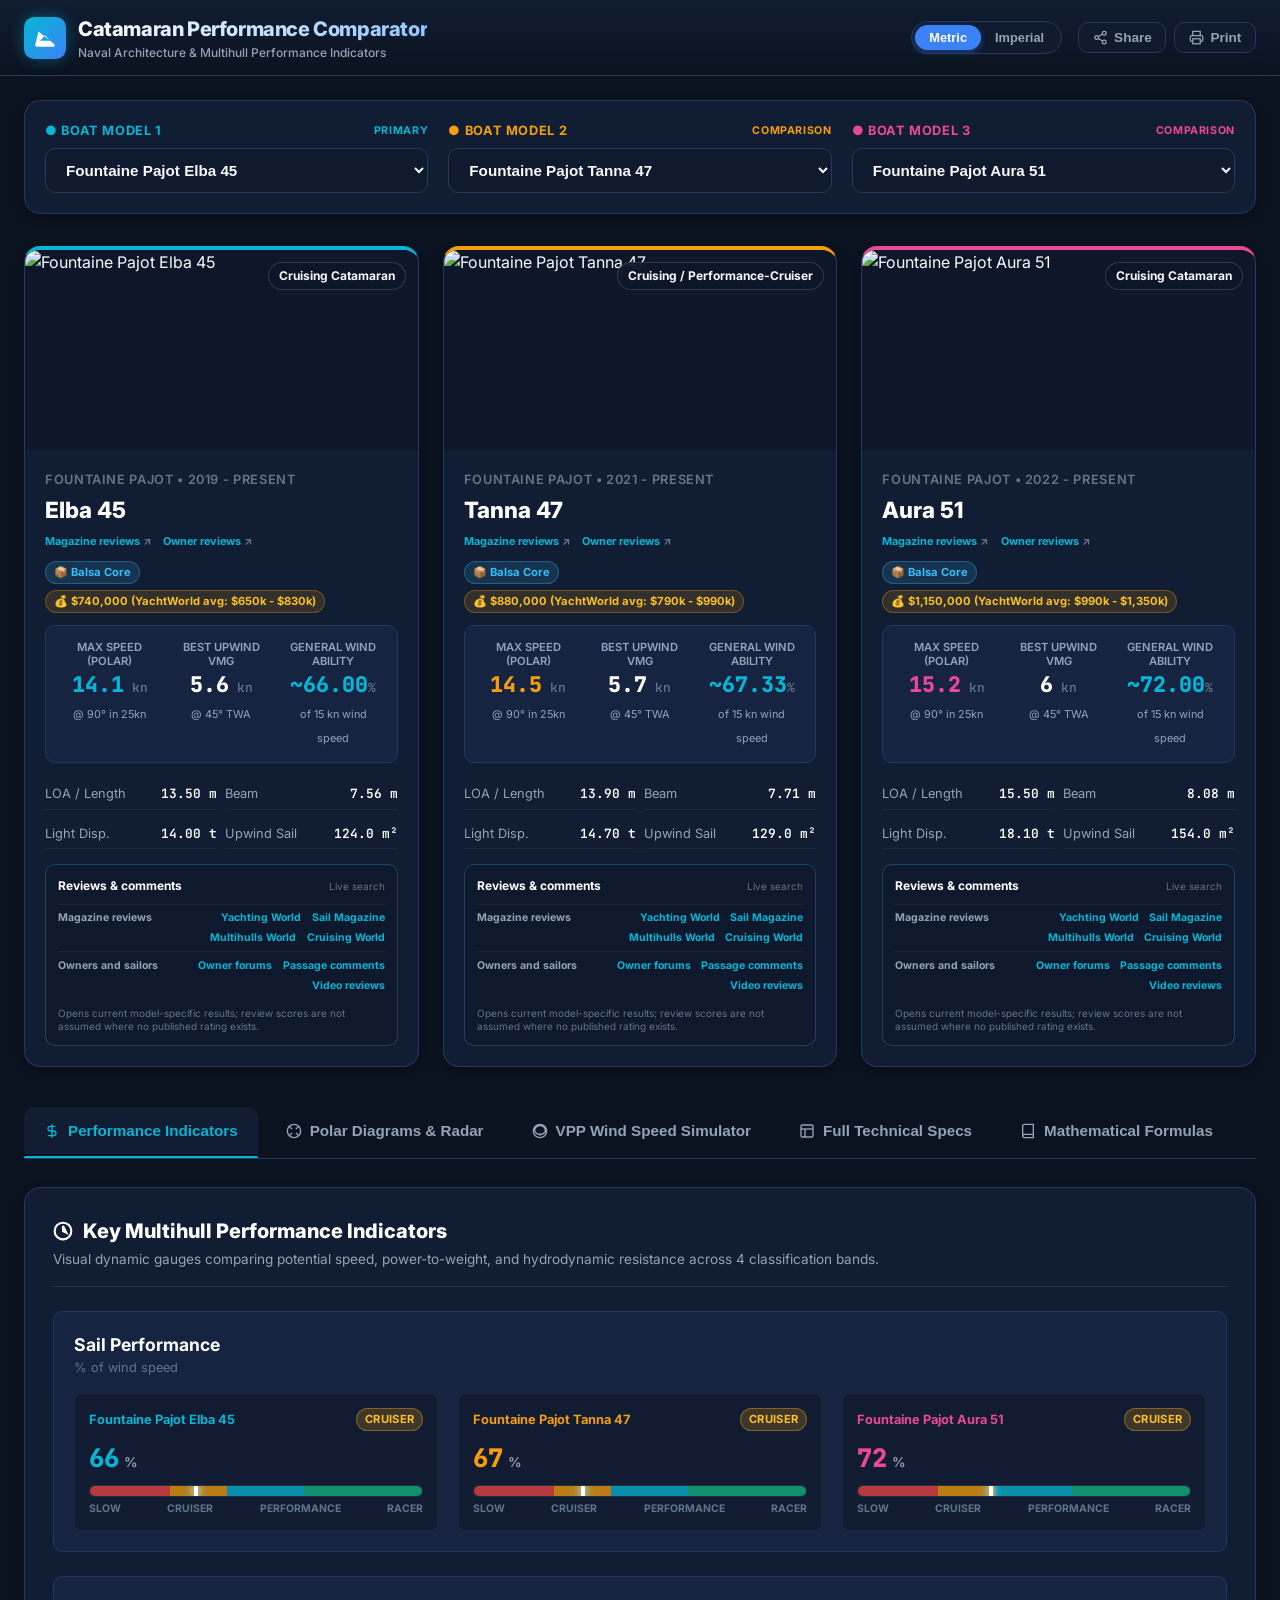
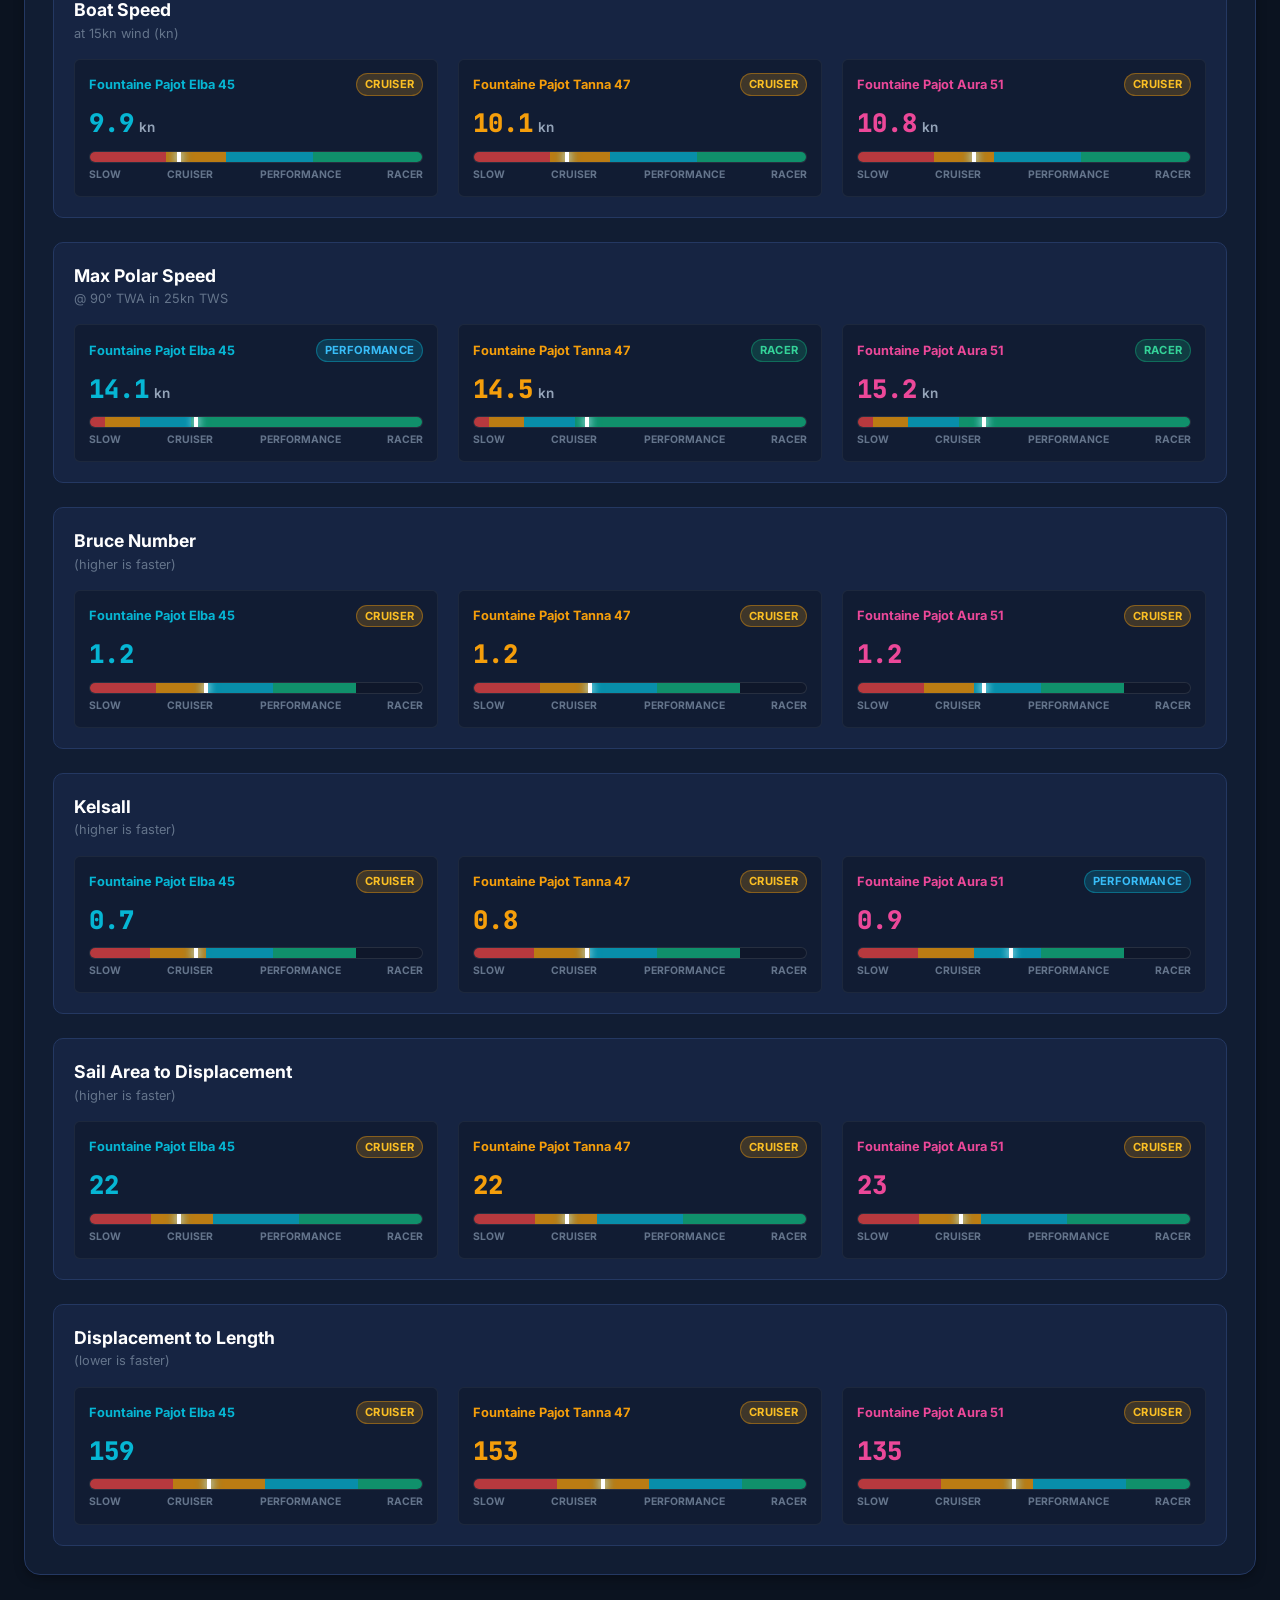
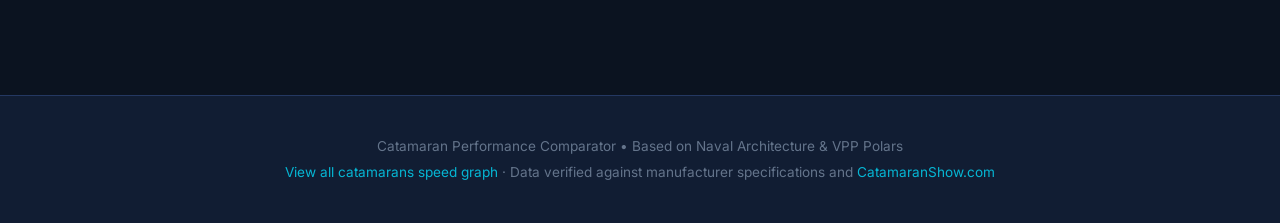
==== index.html @ 212117ac "Add model reviews section with links to magazine and owner comments" ====
<!DOCTYPE html>
<html lang="en">
<head>
  <meta charset="UTF-8">
  <meta name="viewport" content="width=device-width, initial-scale=1.0">
  <title>Compare Catamarans | Performance, Polars & Technical Specifications</title>
  <meta name="description" content="Side-by-side performance comparison of 3 cruising and performance catamarans based on Bruce Number, Kelsall Index, SA/D, D/L, and VPP Polars.">
  
  <!-- Fonts -->
  <link rel="preconnect" href="https://fonts.googleapis.com">
  <link rel="preconnect" href="https://fonts.gstatic.com" crossorigin>
  <link href="https://fonts.googleapis.com/css2?family=Inter:wght@400;500;600;700;800;900&family=JetBrains+Mono:wght@500;700;800&display=swap" rel="stylesheet">
  
  <link rel="stylesheet" href="styles.css?v=2026-09-15-4">
</head>
<body>

  <!-- Header -->
  <header class="header">
    <div class="header-container">
      <div class="logo-area">
        <div class="logo-icon">
          <svg viewBox="0 0 24 24">
            <path d="M3 18l3-12 15 12H3zm13.5-3.5L12 9.5l-4.5 5h9zM4 20h16a1 1 0 000-2H4a1 1 0 000 2z"/>
          </svg>
        </div>
        <div class="logo-title">
          <h1>Catamaran Performance Comparator</h1>
          <p>Naval Architecture & Multihull Performance Indicators</p>
        </div>
      </div>

      <div class="header-controls">
        <div class="unit-toggle-group">
          <button id="unitMetricBtn" class="unit-btn active" title="Show measurements in meters, kg, liters">Metric</button>
          <button id="unitImperialBtn" class="unit-btn" title="Show measurements in feet, lbs, US gal">Imperial</button>
        </div>

        <div class="header-actions">
          <button id="btnShare" class="btn-icon" title="Copy link with selected boats">
            <svg width="15" height="15" viewBox="0 0 24 24" fill="none" stroke="currentColor" stroke-width="2">
              <circle cx="18" cy="5" r="3"></circle>
              <circle cx="6" cy="12" r="3"></circle>
              <circle cx="18" cy="19" r="3"></circle>
              <line x1="8.59" y1="13.51" x2="15.42" y2="17.49"></line>
              <line x1="15.41" y1="6.51" x2="8.59" y2="10.49"></line>
            </svg>
            <span>Share</span>
          </button>
          <button id="btnPrint" class="btn-icon" title="Print comparison report">
            <svg width="15" height="15" viewBox="0 0 24 24" fill="none" stroke="currentColor" stroke-width="2">
              <polyline points="6 9 6 2 18 2 18 9"></polyline>
              <path d="M6 18H4a2 2 0 0 1-2-2v-5a2 2 0 0 1 2-2h16a2 2 0 0 1 2 2v5a2 2 0 0 1-2 2h-2"></path>
              <rect x="6" y="14" width="12" height="8"></rect>
            </svg>
            <span>Print</span>
          </button>
        </div>
      </div>
    </div>
  </header>

  <main class="main-wrapper">

    <!-- 3-Boat Selector Bar -->
    <section class="selector-bar">
      <div class="selector-grid">
        <div class="selector-col boat1">
          <div class="selector-label boat1">
            <span>● Boat Model 1</span>
            <small>Primary</small>
          </div>
          <select id="boatSelect1" class="boat-select-dropdown" aria-label="Select Boat 1"></select>
        </div>

        <div class="selector-col boat2">
          <div class="selector-label boat2">
            <span>● Boat Model 2</span>
            <small>Comparison</small>
          </div>
          <select id="boatSelect2" class="boat-select-dropdown" aria-label="Select Boat 2"></select>
        </div>

        <div class="selector-col boat3">
          <div class="selector-label boat3">
            <span>● Boat Model 3</span>
            <small>Comparison</small>
          </div>
          <select id="boatSelect3" class="boat-select-dropdown" aria-label="Select Boat 3"></select>
        </div>
      </div>
    </section>

    <!-- Top 3 Hero Cards -->
    <section class="hero-cards-grid" id="heroCardsContainer"></section>

    <!-- Navigation Tabs -->
    <nav class="tabs-nav">
      <button class="tab-nav-btn active" data-tab="tabIndicators">
        <svg width="16" height="16" viewBox="0 0 24 24" fill="none" stroke="currentColor" stroke-width="2">
          <path d="M12 2v20M17 5H9.5a3.5 3.5 0 0 0 0 7h5a3.5 3.5 0 0 1 0 7H6"/>
        </svg>
        Performance Indicators
      </button>

      <button class="tab-nav-btn" data-tab="tabPolars">
        <svg width="16" height="16" viewBox="0 0 24 24" fill="none" stroke="currentColor" stroke-width="2">
          <circle cx="12" cy="12" r="10"></circle>
          <path d="m4.93 4.93 4.24 4.24M14.83 14.83l4.24 4.24M14.83 9.17l4.24-4.24M4.93 19.07l4.24-4.24"/>
        </svg>
        Polar Diagrams & Radar
      </button>

      <button class="tab-nav-btn" data-tab="tabSimulator">
        <svg width="16" height="16" viewBox="0 0 24 24" fill="none" stroke="currentColor" stroke-width="2">
          <path d="M12 2a10 10 0 1 0 10 10A10 10 0 0 0 12 2zm1 14.93V17a1 1 0 0 1-2 0v-.07A8 8 0 0 1 4.07 11H5a1 1 0 0 1 0-2h-.93A8 8 0 0 1 11 4.07V5a1 1 0 0 1 2 0v-.93A8 8 0 0 1 19.93 11H19a1 1 0 0 1 0 2h.93A8 8 0 0 1 13 16.93z"/>
        </svg>
        VPP Wind Speed Simulator
      </button>

      <button class="tab-nav-btn" data-tab="tabSpecs">
        <svg width="16" height="16" viewBox="0 0 24 24" fill="none" stroke="currentColor" stroke-width="2">
          <rect x="3" y="3" width="18" height="18" rx="2" ry="2"></rect>
          <line x1="3" y1="9" x2="21" y2="9"></line>
          <line x1="9" y1="21" x2="9" y2="9"></line>
        </svg>
        Full Technical Specs
      </button>

      <button class="tab-nav-btn" data-tab="tabMath">
        <svg width="16" height="16" viewBox="0 0 24 24" fill="none" stroke="currentColor" stroke-width="2">
          <path d="M4 19.5A2.5 2.5 0 0 1 6.5 17H20"></path>
          <path d="M6.5 2H20v20H6.5A2.5 2.5 0 0 1 4 19.5v-15A2.5 2.5 0 0 1 6.5 2z"></path>
        </svg>
        Mathematical Formulas
      </button>

      <a class="tab-nav-btn" href="all-catamarans.html" title="View the speed graph for all catamarans">
        <svg width="16" height="16" viewBox="0 0 24 24" fill="none" stroke="currentColor" stroke-width="2">
          <path d="M3 20h18"></path>
          <path d="M6 17V9"></path>
          <path d="M12 17V5"></path>
          <path d="M18 17v-6"></path>
        </svg>
        All Cats Speed
      </a>
    </nav>

    <!-- Tab 1: Performance Indicators -->
    <div id="tabIndicators" class="tab-pane active">
      <div class="section-card">
        <div class="section-title-wrap">
          <div>
            <h2 class="section-title">
              <svg width="20" height="20" viewBox="0 0 24 24" fill="none" stroke="currentColor" stroke-width="2.5">
                <circle cx="12" cy="12" r="10"></circle>
                <polygon points="12 6 12 12 16 14"></polygon>
              </svg>
              Key Multihull Performance Indicators
            </h2>
            <p class="section-subtitle">Visual dynamic gauges comparing potential speed, power-to-weight, and hydrodynamic resistance across 4 classification bands.</p>
          </div>
        </div>

        <div class="performance-indicators-container" id="indicatorsContainer"></div>
      </div>
    </div>

    <!-- Tab 2: Polar Diagrams & Radar -->
    <div id="tabPolars" class="tab-pane">
      <div class="section-card">
        <div class="section-title-wrap">
          <div>
            <h2 class="section-title">
              <svg width="20" height="20" viewBox="0 0 24 24" fill="none" stroke="currentColor" stroke-width="2.5">
                <circle cx="12" cy="12" r="10"></circle>
                <line x1="12" y1="2" x2="12" y2="12"></line>
              </svg>
              Polar Performance Curves & Multi-Factor Radar
            </h2>
            <p class="section-subtitle">Comparative theoretical boat speeds across true wind angles (35° to 180°) and multi-dimensional design analysis.</p>
          </div>
        </div>

        <div class="chart-view-grid">
          <!-- Polar Curve Canvas Box -->
          <div class="chart-canvas-box">
            <div class="polar-controls-bar">
              <div class="chart-legend" id="polarLegendContainer">
                <div class="legend-item" tabindex="0" role="button" aria-label="Toggle Boat 1 polar visibility"><span class="legend-dot boat1"></span><span id="polarLegendText1">Boat 1</span></div>
                <div class="legend-item" tabindex="0" role="button" aria-label="Toggle Boat 2 polar visibility"><span class="legend-dot boat2"></span><span id="polarLegendText2">Boat 2</span></div>
                <div class="legend-item" tabindex="0" role="button" aria-label="Toggle Boat 3 polar visibility"><span class="legend-dot boat3"></span><span id="polarLegendText3">Boat 3</span></div>
              </div>

              <div class="boat-toggle-row" aria-label="Boat visibility controls">
                <button type="button" class="boat-toggle-btn active" data-boat-toggle="0"><span class="legend-dot boat1"></span>Boat 1</button>
                <button type="button" class="boat-toggle-btn active" data-boat-toggle="1"><span class="legend-dot boat2"></span>Boat 2</button>
                <button type="button" class="boat-toggle-btn active" data-boat-toggle="2"><span class="legend-dot boat3"></span>Boat 3</button>
              </div>

              <div class="zoom-controls-group">
                <button type="button" class="zoom-btn" id="polarZoomInBtn" title="Zoom In Polars (finer speed rings)">🔍 +</button>
                <button type="button" class="zoom-btn" id="polarZoomOutBtn" title="Zoom Out Polars (higher max speed)">🔍 −</button>
                <button type="button" class="zoom-btn" id="polarZoomResetBtn" title="Reset Zoom">Reset</button>
              </div>

              <div class="tws-pills" id="twsPillsContainer">
                <button type="button" class="tws-pill" data-tws="8">8 kn</button>
                <button type="button" class="tws-pill" data-tws="12">12 kn</button>
                <button type="button" class="tws-pill active" data-tws="16">16 kn</button>
                <button type="button" class="tws-pill" data-tws="20">20 kn</button>
                <button type="button" class="tws-pill" data-tws="25">25 kn</button>
                <button type="button" class="tws-pill" data-tws="all">All TWS</button>
              </div>

              <button type="button" class="sails-toggle-btn is-hidden" id="sailsToggleBtn" title="Show sail plan options for the single selected boat">⛵ Sails</button>
            </div>

            <div class="sail-options-panel is-hidden" id="sailOptionsPanel">
              <div class="sail-options-header">
                <span>Sail Plans (select one or more to compare on this boat)</span>
                <label class="sail-option-chip sail-option-all">
                  <input type="checkbox" id="sailPlanAllToggle" />
                  All Sails
                </label>
              </div>
              <div class="sail-options-grid" id="sailPlanOptionsContainer"></div>
            </div>

            <canvas id="polarCanvas" class="chart-canvas"></canvas>
          </div>

          <!-- Radar Matrix Canvas Box -->
          <div class="chart-canvas-box">
            <div class="polar-controls-bar">
              <div class="radar-header-title">
                Design Balance Radar Matrix (0–10 Scale)
              </div>
              <div class="zoom-controls-group">
                <button type="button" class="zoom-btn" id="radarZoomInBtn" title="Zoom In Radar">🔍 +</button>
                <button type="button" class="zoom-btn" id="radarZoomOutBtn" title="Zoom Out Radar">🔍 −</button>
                <button type="button" class="zoom-btn" id="radarZoomResetBtn" title="Reset Radar Zoom">Reset</button>
              </div>
            </div>
            <canvas id="radarCanvas" class="chart-canvas"></canvas>
          </div>
        </div>

        <!-- Polar Speed Tables -->
        <div class="polar-tables-section" id="polarTablesContainer"></div>
      </div>
    </div>

    <!-- Tab 3: VPP Real-Time Simulator -->
    <div id="tabSimulator" class="tab-pane">
      <div class="section-card">
        <div class="section-title-wrap">
          <div>
            <h2 class="section-title">
              <svg width="20" height="20" viewBox="0 0 24 24" fill="none" stroke="currentColor" stroke-width="2.5">
                <polygon points="13 2 3 14 12 14 11 22 21 10 12 10 13 2"></polygon>
              </svg>
              Velocity Prediction Program (VPP) & Sail Reefing Simulator
            </h2>
            <p class="section-subtitle">Dynamically adjust True Wind Speed (up to 85+ knots), True Wind Angle, Mainsail Reefs, Headsails & Furling to predict boat speed, leeway drift & apparent wind.</p>
          </div>
        </div>

        <!-- Simulator Grid Layout: Controls on Left, Visualizer & Results on Right -->
        <div class="vpp-layout-grid">
          <div class="vpp-controls-panel">

            <!-- VPP Model Selection -->
            <div class="sim-section-box">
              <div class="sim-section-header">
                <svg width="16" height="16" viewBox="0 0 24 24" fill="none" stroke="currentColor" stroke-width="2">
                  <path d="M3 7h18M3 12h18M3 17h18"></path>
                  <circle cx="7" cy="7" r="2"></circle>
                  <circle cx="17" cy="12" r="2"></circle>
                  <circle cx="9" cy="17" r="2"></circle>
                </svg>
                <span>VPP Models</span>
              </div>
              <div class="sim-config-group">
                <label class="sim-config-label" for="vppBoatSelect1">Boat 1</label>
                <select id="vppBoatSelect1" class="sim-select-dropdown" aria-label="VPP Boat 1"></select>
              </div>
              <div class="sim-config-group">
                <label class="sim-config-label" for="vppBoatSelect2">Boat 2</label>
                <select id="vppBoatSelect2" class="sim-select-dropdown" aria-label="VPP Boat 2"></select>
              </div>
              <div class="sim-config-group">
                <label class="sim-config-label" for="vppBoatSelect3">Boat 3</label>
                <select id="vppBoatSelect3" class="sim-select-dropdown" aria-label="VPP Boat 3"></select>
              </div>
            </div>
            
            <!-- Wind Conditions Group -->
            <div class="sim-section-box">
              <div class="sim-section-header">
                <svg width="16" height="16" viewBox="0 0 24 24" fill="none" stroke="currentColor" stroke-width="2">
                  <path d="M9.59 4.59A2 2 0 1 1 11 8H2m10.59 11.41A2 2 0 1 0 14 16H2m15.73-8.27A2.5 2.5 0 1 1 19.5 12H2"/>
                </svg>
                <span>Wind Conditions (Up to 85+ Knots)</span>
              </div>

              <!-- TWS Slider (2 to 85 kn) -->
              <div class="sim-slider-group">
                <label for="simTwsInput" class="sim-slider-label">
                  <span>True Wind Speed (TWS)</span>
                  <span id="simTwsVal" class="val">16 kn Moderate</span>
                </label>
                <input type="range" id="simTwsInput" class="range-input" min="2" max="85" value="16" step="1" title="Adjust True Wind Speed in knots" aria-label="True Wind Speed in knots">
                <div class="preset-buttons-row">
                  <button type="button" class="preset-btn" data-tws="8">8 kn Light</button>
                  <button type="button" class="preset-btn active" data-tws="16">16 kn Mod</button>
                  <button type="button" class="preset-btn" data-tws="25">25 kn Strong</button>
                  <button type="button" class="preset-btn" data-tws="38">38 kn Gale</button>
                  <button type="button" class="preset-btn" data-tws="50">50 kn Storm</button>
                  <button type="button" class="preset-btn" data-tws="65">65 kn Severe</button>
                  <button type="button" class="preset-btn" data-tws="80">80 kn Hurricane</button>
                </div>
              </div>

              <!-- TWA Slider -->
              <div class="sim-slider-group">
                <label for="simTwaInput" class="sim-slider-label">
                  <span>True Wind Angle (TWA)</span>
                  <span id="simTwaVal" class="val">90° Beam Reach</span>
                </label>
                <input type="range" id="simTwaInput" class="range-input" min="28" max="180" value="90" step="1" title="Adjust True Wind Angle in degrees" aria-label="True Wind Angle in degrees">
                <div class="preset-buttons-row">
                  <button type="button" class="preset-twa-btn" data-twa="38">38° Close Hauled</button>
                  <button type="button" class="preset-twa-btn" data-twa="60">60° Close Reach</button>
                  <button type="button" class="preset-twa-btn active" data-twa="90">90° Beam Reach</button>
                  <button type="button" class="preset-twa-btn" data-twa="135">135° Broad Reach</button>
                  <button type="button" class="preset-twa-btn" data-twa="175">175° Run</button>
                </div>
              </div>
            </div>

            <!-- Sails & Reefing Controls Group -->
            <div class="sim-section-box">
              <div class="sim-section-header">
                <svg width="16" height="16" viewBox="0 0 24 24" fill="none" stroke="currentColor" stroke-width="2">
                  <path d="M3 18l3-12 15 12H3zm13.5-3.5L12 9.5l-4.5 5h9z"/>
                </svg>
                <span>Sail Trim & Reefing Marks</span>
              </div>

              <!-- Mainsail Reefing -->
              <div class="sim-config-group">
                <label class="sim-config-label" for="simMainReefSelect">
                  <span>Mainsail Reef Mark</span>
                  <span id="simMainReefDesc" class="config-desc">Full Mainsail (100% Area)</span>
                </label>
                <select id="simMainReefSelect" class="sim-select-dropdown" aria-label="Mainsail Reefing">
                  <option value="full" selected>Full Mainsail (100% Area - 0-18 kn)</option>
                  <option value="reef1">Mainsail Reef 1 (82% Area - 18-23 kn)</option>
                  <option value="reef2">Mainsail Reef 2 (64% Area - 23-28 kn)</option>
                  <option value="reef3">Mainsail Reef 3 (45% Area - 28-36 kn)</option>
                  <option value="reef4">Mainsail Reef 4 / Deep Reef (25% Area - 36-45 kn)</option>
                  <option value="none">Mainsail Dropped / Furled (0% Area)</option>
                </select>
              </div>

              <!-- Headsail Selection -->
              <div class="sim-config-group">
                <label class="sim-config-label" for="simHeadsailTypeSelect">
                  <span>Headsail Selection</span>
                  <span id="simHeadsailDesc" class="config-desc">Standard Genoa (110%)</span>
                </label>
                <select id="simHeadsailTypeSelect" class="sim-select-dropdown" aria-label="Headsail Type">
                  <option value="genoa" selected>Standard Genoa (110% Overlap - Upwind/Reaching)</option>
                  <option value="solent">Self-Tacking Solent / Jib (82% Area - Heavy Upwind)</option>
                  <option value="code0">Code 0 (185% Area - Light Air Reaching 50°-135°)</option>
                  <option value="coded">Code D (210% Area - Downwind Furler 75°-165°)</option>
                  <option value="parasailor">Parasailor (260% Area - Winged Downwind 105°-180°)</option>
                  <option value="spinnaker">Asymmetrical Spinnaker (235% Area - 105°-180°)</option>
                  <option value="storm">Heavy Weather Storm Jib (35% Area)</option>
                  <option value="none">Furled (No Headsail)</option>
                </select>
              </div>

              <!-- Genoa / Headsail Reef Marks -->
              <div class="sim-config-group">
                <label class="sim-config-label" for="simHeadsailReefSelect">
                  <span>Genoa / Headsail Reef Mark</span>
                  <span id="simHeadsailReefDesc" class="config-desc">Genoa Full (100% Deployed)</span>
                </label>
                <select id="simHeadsailReefSelect" class="sim-select-dropdown" aria-label="Headsail Reef Mark">
                  <option value="1.0" selected>Headsail Full (100% Deployed)</option>
                  <option value="0.75">Headsail Reef 1 (75% Area - 1st Mark)</option>
                  <option value="0.50">Headsail Reef 2 (50% Area - 2nd Mark)</option>
                  <option value="0.25">Headsail Reef 3 (25% Area - 3rd Mark)</option>
                  <option value="0.0">Headsail Furled (0% Area - Fully Furled)</option>
                </select>
              </div>

              <!-- Cruising Payload Load -->
              <div class="sim-config-group">
                <label class="sim-config-label" for="simPayloadSelect">
                  <span>Cruising Loading / Payload</span>
                  <span id="simPayloadDesc" class="config-desc">+1,500 kg Cruising Trim</span>
                </label>
                <select id="simPayloadSelect" class="sim-select-dropdown" aria-label="Cruising Loading">
                  <option value="0">Lightship / Delivery Trim (+0 kg)</option>
                  <option value="1.5" selected>Normal Cruising Trim (+1,500 kg)</option>
                  <option value="3.0">Full Liveaboard / Tankage (+3,000 kg)</option>
                  <option value="4.5">Heavy Bluewater Expedition (+4,500 kg)</option>
                </select>
              </div>
            </div>

          </div>

          <!-- Visualizer & Real-Time Boat Telemetry -->
          <div class="vpp-telemetry-panel">
            
            <!-- Sailing Vector & Compass Box -->
            <div class="sim-vector-box">
              <div class="vector-header">
                <span class="vector-title">Aerodynamic & Apparent Wind Vector Plotter</span>
                <span class="point-of-sail-badge" id="pointOfSailBadge">Beam Reach</span>
              </div>
              <div class="compass-canvas-container">
                <canvas id="compassCanvas" class="compass-canvas"></canvas>
              </div>
            </div>

            <!-- 3 Boat Real-Time Comparison Cards -->
            <div class="vpp-results-grid" id="simResultsContainer"></div>
          </div>
        </div>

      </div>
    </div>

    <!-- Tab 4: Full Technical Specs Table -->
    <div id="tabSpecs" class="tab-pane">
      <div class="section-card">
        <div class="section-title-wrap">
          <div>
            <h2 class="section-title">
              <svg width="20" height="20" viewBox="0 0 24 24" fill="none" stroke="currentColor" stroke-width="2.5">
                <line x1="8" y1="6" x2="21" y2="6"></line>
                <line x1="8" y1="12" x2="21" y2="12"></line>
                <line x1="8" y1="18" x2="21" y2="18"></line>
                <line x1="3" y1="6" x2="3.01" y2="6"></line>
                <line x1="3" y1="12" x2="3.01" y2="12"></line>
                <line x1="3" y1="18" x2="3.01" y2="18"></line>
              </svg>
              Complete Technical Specifications Table
            </h2>
            <p class="section-subtitle">Official manufacturer specifications, tank capacities, construction materials, accommodation options, and naval ratios.</p>
          </div>
        </div>

        <div class="specs-table-container">
          <table class="specs-table">
            <thead>
              <tr>
                <th>Specification</th>
                <th id="specsBoatHeader1" class="boat1-col">Boat 1</th>
                <th id="specsBoatHeader2" class="boat2-col">Boat 2</th>
                <th id="specsBoatHeader3" class="boat3-col">Boat 3</th>
              </tr>
            </thead>
            <tbody id="specsTableBody"></tbody>
          </table>
        </div>
      </div>
    </div>

    <!-- Tab 5: Mathematical Formulas & Guide -->
    <div id="tabMath" class="tab-pane">
      <div class="section-card">
        <div class="section-title-wrap">
          <div>
            <h2 class="section-title">
              <svg width="20" height="20" viewBox="0 0 24 24" fill="none" stroke="currentColor" stroke-width="2.5">
                <line x1="4" y1="9" x2="20" y2="9"></line>
                <line x1="4" y1="15" x2="20" y2="15"></line>
                <line x1="10" y1="3" x2="8" y2="21"></line>
                <line x1="16" y1="3" x2="14" y2="21"></line>
              </svg>
              Naval Architecture Formulas & Performance Ratios
            </h2>
            <p class="section-subtitle">The standard hydrodynamics and mathematical definitions used by CatamaranShow and multihull yacht designers.</p>
          </div>
        </div>

        <div class="math-guide-grid">
          <div class="math-card">
            <h4>1. Bruce Number (Multihull Power-to-Weight)</h4>
            <div class="formula-box">Bruce Number = √[ Sail Area (sq ft) ] / ∛[ Displacement (lbs) ]</div>
            <p>Developed by Edmond Bruce, this dimensionless coefficient measures the driving power per pound of displacement. A standard cruising catamaran scores 1.1–1.25, high-performance cruisers score 1.25–1.45, and grand prix racing multihulls exceed 1.45.</p>
          </div>

          <div class="math-card">
            <h4>2. Derek Kelsall Performance Index</h4>
            <div class="formula-box">Kelsall Index = [ LWL (ft) × Bruce Number ] / 70</div>
            <p>Formulated by legendary multihull pioneer Derek Kelsall. It incorporates the waterline length ($LWL$) into the Bruce Number, recognizing that longer waterlines reduce wave-making resistance and produce higher hull speeds.</p>
          </div>

          <div class="math-card">
            <h4>3. Sail Area / Displacement (SA/D)</h4>
            <div class="formula-box">SA/D = Sail Area (sq ft) / [ Displacement (lbs) / 64 ]^(2/3)</div>
            <p>The universal yacht design metric for sail horsepower relative to wetted volume. Cruising cats are typically 19–23, performance cruisers 24–30, and high-performance racing catamarans 30–40+.</p>
          </div>

          <div class="math-card">
            <h4>4. Displacement / Length Ratio (D/L)</h4>
            <div class="formula-box">D/L = [ Displacement (long tons) ] / [ 0.01 × LWL (ft) ]³</div>
            <p>Measures the lightness and fineness of the hulls relative to length. Lower numbers mean less resistance. Cruising cats are 130–180, performance cruisers are 75–125, and ultra-light racers are under 70.</p>
          </div>

          <div class="math-card">
            <h4>5. Sail Performance (% of Windspeed)</h4>
            <div class="formula-box">Sail Performance (%) = [ Estimated Boat Speed / True Wind Speed ] × 100</div>
            <p>Calculates the percentage of true wind speed a catamaran achieves on a reach under 15 knots of wind. Heavy charter catamarans achieve 60–65%, performance catamarans reach 75–85%, and foiling or ultra-light designs achieve 90–110%+.</p>
          </div>

          <div class="math-card">
            <h4>6. Bridgedeck Clearance to Length Ratio</h4>
            <div class="formula-box">Bridgedeck Ratio = Bridgedeck Clearance (m) / LWL (m)</div>
            <p>Higher clearance prevents slamming in ocean swells. A clearance ratio above 0.055–0.065 is considered optimal for offshore bluewater comfort and wave passage.</p>
          </div>
        </div>
      </div>
    </div>

  </main>

  <!-- Footer -->
  <footer class="footer">
    <div class="footer-content">
      <p>Catamaran Performance Comparator • Based on Naval Architecture & VPP Polars</p>
      <p class="footer-source-note"><a href="all-catamarans.html">View all catamarans speed graph</a> · Data verified against manufacturer specifications and <a href="https://www.catamaranshow.com" target="_blank" rel="noopener">CatamaranShow.com</a></p>
    </div>
  </footer>

  <!-- Toast Notification -->
  <div id="toastNotice" class="toast-notice"></div>

  <!-- Scripts -->
  <script src="data.js?v=2026-09-14-1"></script>
  <script src="calculations.js?v=2026-09-15-5"></script>
  <script src="app.js?v=2026-09-15-20"></script>
</body>
</html>
---- styles.css ----
:root {
  --bg-primary: #0b1320;
  --bg-secondary: #111d33;
  --bg-card: #162442;
  --bg-card-hover: #1c2e54;
  --bg-input: #0f1a2e;
  --text-primary: #f8fafc;
  --text-secondary: #94a3b8;
  --text-muted: #64748b;
  --border-color: #243862;
  --border-subtle: #1e293b;
  
  --brand-cyan: #06b6d4;
  --brand-blue: #3b82f6;
  --brand-indigo: #6366f1;
  --accent-gold: #f59e0b;
  --accent-emerald: #10b981;
  --accent-rose: #f43f5e;
  
  --boat1-color: #06b6d4;
  --boat1-bg: rgba(6, 182, 212, 0.15);
  --boat1-border: rgba(6, 182, 212, 0.4);
  
  --boat2-color: #f59e0b;
  --boat2-bg: rgba(245, 158, 11, 0.15);
  --boat2-border: rgba(245, 158, 11, 0.4);
  
  --boat3-color: #ec4899;
  --boat3-bg: rgba(236, 72, 153, 0.15);
  --boat3-border: rgba(236, 72, 153, 0.4);

  --zone-slow: #ef4444;
  --zone-cruiser: #f59e0b;
  --zone-perf: #06b6d4;
  --zone-racer: #10b981;

  --font-sans: 'Inter', -apple-system, BlinkMacSystemFont, 'Segoe UI', Roboto, Helvetica, Arial, sans-serif;
  --font-mono: 'JetBrains Mono', 'Fira Code', Menlo, monospace;
  --shadow-sm: 0 1px 2px 0 rgba(0, 0, 0, 0.3);
  --shadow-md: 0 4px 12px -2px rgba(0, 0, 0, 0.4);
  --shadow-lg: 0 10px 25px -5px rgba(0, 0, 0, 0.5);
  --radius-sm: 6px;
  --radius-md: 10px;
  --radius-lg: 16px;
  --radius-full: 9999px;
}

* {
  box-sizing: border-box;
  margin: 0;
  padding: 0;
}

body {
  font-family: var(--font-sans);
  background-color: var(--bg-primary);
  color: var(--text-primary);
  line-height: 1.5;
  min-height: 100vh;
  -webkit-font-smoothing: antialiased;
}

/* Header & Navigation */
.header {
  background: linear-gradient(180deg, rgba(17, 29, 51, 0.95) 0%, rgba(11, 19, 32, 0.95) 100%);
  border-bottom: 1px solid var(--border-color);
  position: sticky;
  top: 0;
  z-index: 100;
  -webkit-backdrop-filter: blur(12px);
  backdrop-filter: blur(12px);
  padding: 0.85rem 1.5rem;
}

.header-container {
  max-width: 1500px;
  margin: 0 auto;
  display: flex;
  align-items: center;
  justify-content: space-between;
  gap: 1.5rem;
  flex-wrap: wrap;
}

.logo-area {
  display: flex;
  align-items: center;
  gap: 0.75rem;
}

.logo-icon {
  width: 42px;
  height: 42px;
  background: linear-gradient(135deg, var(--brand-cyan), var(--brand-blue));
  border-radius: var(--radius-md);
  display: flex;
  align-items: center;
  justify-content: center;
  box-shadow: 0 0 15px rgba(6, 182, 212, 0.4);
}

.logo-icon svg {
  width: 26px;
  height: 26px;
  fill: #fff;
}

.logo-title h1 {
  font-size: 1.25rem;
  font-weight: 800;
  letter-spacing: -0.02em;
  background: linear-gradient(90deg, #ffffff, #93c5fd);
  -webkit-background-clip: text;
  -webkit-text-fill-color: transparent;
}

.logo-title p {
  font-size: 0.75rem;
  color: var(--text-secondary);
  font-weight: 500;
}

.header-controls {
  display: flex;
  align-items: center;
  gap: 1rem;
}

.unit-toggle-group {
  display: flex;
  background-color: var(--bg-input);
  border: 1px solid var(--border-color);
  border-radius: var(--radius-full);
  padding: 3px;
}

.unit-btn {
  background: transparent;
  border: none;
  color: var(--text-secondary);
  padding: 5px 14px;
  border-radius: var(--radius-full);
  font-size: 0.8rem;
  font-weight: 600;
  cursor: pointer;
  transition: all 0.2s ease;
}

.unit-btn.active {
  background: var(--brand-blue);
  color: #fff;
  box-shadow: 0 2px 6px rgba(59, 130, 246, 0.4);
}

.header-actions {
  display: flex;
  gap: 0.5rem;
}

.btn-icon {
  background-color: var(--bg-input);
  border: 1px solid var(--border-color);
  color: var(--text-secondary);
  padding: 0.45rem 0.85rem;
  border-radius: var(--radius-md);
  font-size: 0.85rem;
  font-weight: 600;
  display: inline-flex;
  align-items: center;
  gap: 0.4rem;
  cursor: pointer;
  transition: all 0.2s ease;
}

.btn-icon:hover {
  background-color: var(--bg-card);
  color: #fff;
  border-color: var(--brand-cyan);
}

/* Main Container */
.main-wrapper {
  max-width: 1500px;
  margin: 0 auto;
  padding: 1.5rem;
}

/* 3-Boat Selector Bar */
.selector-bar {
  background: var(--bg-secondary);
  border: 1px solid var(--border-color);
  border-radius: var(--radius-lg);
  padding: 1.25rem;
  margin-bottom: 2rem;
  box-shadow: var(--shadow-md);
}

.selector-grid {
  display: grid;
  grid-template-columns: repeat(3, minmax(0, 1fr));
  gap: 1.25rem;
}

@media (max-width: 900px) {
  .selector-grid {
    grid-template-columns: 1fr;
  }
}

.selector-col {
  display: flex;
  flex-direction: column;
  gap: 0.5rem;
}

.selector-label {
  display: flex;
  align-items: center;
  justify-content: space-between;
  font-size: 0.8rem;
  font-weight: 700;
  text-transform: uppercase;
  letter-spacing: 0.05em;
}

.selector-label.boat1 { color: var(--boat1-color); }
.selector-label.boat2 { color: var(--boat2-color); }
.selector-label.boat3 { color: var(--boat3-color); }

.boat-select-dropdown {
  width: 100%;
  background-color: var(--bg-input);
  border: 1px solid var(--border-color);
  color: var(--text-primary);
  padding: 0.75rem 1rem;
  border-radius: var(--radius-md);
  font-size: 0.95rem;
  font-weight: 600;
  outline: none;
  cursor: pointer;
  transition: all 0.2s ease;
}

.selector-col.boat1 .boat-select-dropdown:focus { border-color: var(--boat1-color); box-shadow: 0 0 0 3px var(--boat1-bg); }
.selector-col.boat2 .boat-select-dropdown:focus { border-color: var(--boat2-color); box-shadow: 0 0 0 3px var(--boat2-bg); }
.selector-col.boat3 .boat-select-dropdown:focus { border-color: var(--boat3-color); box-shadow: 0 0 0 3px var(--boat3-bg); }

/* Boat Hero Showcase Cards */
.hero-cards-grid {
  display: grid;
  grid-template-columns: repeat(3, 1fr);
  gap: 1.5rem;
  margin-bottom: 2.5rem;
}

@media (max-width: 992px) {
  .hero-cards-grid {
    grid-template-columns: 1fr;
  }
}

.boat-hero-card {
  background: var(--bg-secondary);
  border: 1px solid var(--border-color);
  border-radius: var(--radius-lg);
  overflow: hidden;
  box-shadow: var(--shadow-md);
  position: relative;
  transition: transform 0.2s ease, border-color 0.2s ease;
}

.boat-hero-card.boat1 { border-top: 4px solid var(--boat1-color); }
.boat-hero-card.boat2 { border-top: 4px solid var(--boat2-color); }
.boat-hero-card.boat3 { border-top: 4px solid var(--boat3-color); }

.boat-hero-card:hover {
  transform: translateY(-2px);
  box-shadow: var(--shadow-lg);
}

.boat-hero-img-wrap {
  height: 200px;
  position: relative;
  overflow: hidden;
  background-color: #0d1729;
}

.boat-hero-img {
  width: 100%;
  height: 100%;
  object-fit: cover;
  transition: transform 0.4s ease;
}

.boat-hero-card:hover .boat-hero-img {
  transform: scale(1.04);
}

.boat-category-badge {
  position: absolute;
  top: 12px;
  right: 12px;
  background: rgba(15, 23, 42, 0.85);
  -webkit-backdrop-filter: blur(8px);
  backdrop-filter: blur(8px);
  padding: 4px 10px;
  border-radius: var(--radius-full);
  font-size: 0.75rem;
  font-weight: 700;
  border: 1px solid rgba(255, 255, 255, 0.15);
}

.boat-hero-body {
  padding: 1.25rem;
}

.boat-builder-name {
  font-size: 0.8rem;
  color: var(--text-muted);
  font-weight: 600;
  text-transform: uppercase;
  letter-spacing: 0.05em;
  margin-bottom: 0.2rem;
}

.boat-model-name {
  font-size: 1.4rem;
  font-weight: 800;
  margin-bottom: 0.75rem;
  color: #fff;
}

.boat-review-links {
  display: flex;
  flex-wrap: wrap;
  gap: 0.7rem;
  margin: -0.35rem 0 0.75rem;
  font-size: 0.68rem;
  font-weight: 700;
}

.boat-review-links a {
  color: var(--brand-cyan);
  text-decoration: none;
}

.boat-review-links a::after {
  content: ' ↗';
  color: var(--text-muted);
}

.boat-review-links a:hover,
.boat-review-links a:focus-visible {
  color: #fff;
  text-decoration: underline;
}

.hero-stats-banner {
  display: grid;
  grid-template-columns: repeat(3, 1fr);
  gap: 0.75rem;
  background: var(--bg-card);
  border-radius: var(--radius-md);
  padding: 0.85rem;
  margin-bottom: 1rem;
  border: 1px solid var(--border-color);
}

.hero-stat-item {
  text-align: center;
  min-width: 0;
}

.hero-stat-label {
  font-size: 0.7rem;
  color: var(--text-secondary);
  font-weight: 600;
  text-transform: uppercase;
  line-height: 1.25;
}

.hero-stat-val {
  font-size: 1.35rem;
  font-weight: 800;
  color: #fff;
  font-family: var(--font-mono);
}

.hero-stat-val span {
  font-size: 0.8rem;
  color: var(--text-muted);
  font-weight: 500;
}

.hero-quick-specs {
  display: grid;
  grid-template-columns: repeat(2, 1fr);
  gap: 0.5rem;
  font-size: 0.8rem;
}

.quick-spec-row {
  display: flex;
  justify-content: space-between;
  padding: 0.35rem 0;
  border-bottom: 1px solid rgba(255, 255, 255, 0.05);
}

.quick-spec-row .spec-name {
  color: var(--text-secondary);
}

.quick-spec-row .spec-val {
  font-weight: 600;
  font-family: var(--font-mono);
  color: #fff;
}

.model-reviews-box {
  margin-top: 0.9rem;
  padding: 0.75rem;
  border: 1px solid rgba(56, 189, 248, 0.25);
  border-radius: var(--radius-md);
  background: rgba(15, 23, 42, 0.55);
}

.model-reviews-header,
.model-review-group {
  display: flex;
  align-items: baseline;
  justify-content: space-between;
  gap: 0.6rem;
}

.model-reviews-header {
  color: #fff;
  font-size: 0.75rem;
  margin-bottom: 0.55rem;
}

.model-reviews-header span,
.model-reviews-note {
  color: var(--text-muted);
  font-size: 0.62rem;
}

.model-review-group {
  padding: 0.35rem 0;
  border-top: 1px solid rgba(255, 255, 255, 0.06);
  align-items: flex-start;
}

.model-review-label {
  min-width: 6.8rem;
  color: var(--text-secondary);
  font-size: 0.66rem;
  font-weight: 700;
}

.model-review-links {
  display: flex;
  flex: 1;
  flex-wrap: wrap;
  justify-content: flex-end;
  gap: 0.25rem 0.65rem;
}

.model-review-links a {
  color: var(--brand-cyan);
  font-size: 0.66rem;
  font-weight: 700;
  text-decoration: none;
}

.model-review-links a:hover,
.model-review-links a:focus-visible {
  color: #fff;
  text-decoration: underline;
}

.model-reviews-note {
  display: block;
  margin-top: 0.45rem;
  line-height: 1.35;
}

/* Tabs Navigation */
.tabs-nav {
  display: flex;
  gap: 0.5rem;
  border-bottom: 1px solid var(--border-color);
  margin-bottom: 1.75rem;
  overflow-x: auto;
  padding-bottom: 4px;
}

.tab-nav-btn {
  background: transparent;
  border: none;
  color: var(--text-secondary);
  font-size: 0.95rem;
  font-weight: 700;
  padding: 0.75rem 1.25rem;
  border-radius: var(--radius-md) var(--radius-md) 0 0;
  cursor: pointer;
  display: inline-flex;
  align-items: center;
  gap: 0.5rem;
  transition: all 0.2s ease;
  white-space: nowrap;
  position: relative;
}

.tab-nav-btn:hover {
  color: #fff;
  background: rgba(255, 255, 255, 0.03);
}

.tab-nav-btn.active {
  color: var(--brand-cyan);
  background: var(--bg-secondary);
}

.tab-nav-btn.active::after {
  content: '';
  position: absolute;
  bottom: -5px;
  left: 0;
  right: 0;
  height: 3px;
  background: var(--brand-cyan);
  border-radius: 3px;
}

.tab-pane {
  display: none;
}

.tab-pane.active {
  display: block;
}

/* Section Card */
.section-card {
  background: var(--bg-secondary);
  border: 1px solid var(--border-color);
  border-radius: var(--radius-lg);
  padding: 1.75rem;
  margin-bottom: 2rem;
  box-shadow: var(--shadow-md);
}

.section-title-wrap {
  display: flex;
  justify-content: space-between;
  align-items: center;
  margin-bottom: 1.5rem;
  border-bottom: 1px solid var(--border-color);
  padding-bottom: 1rem;
}

.section-title {
  font-size: 1.25rem;
  font-weight: 800;
  color: #fff;
  display: flex;
  align-items: center;
  gap: 0.6rem;
}

.section-subtitle {
  font-size: 0.85rem;
  color: var(--text-secondary);
  margin-top: 0.2rem;
}

/* Performance Indicators Grid (CatamaranShow Layout) */
.performance-indicators-container {
  display: flex;
  flex-direction: column;
  gap: 1.5rem;
}

.indicator-row-card {
  background: var(--bg-card);
  border: 1px solid var(--border-color);
  border-radius: var(--radius-md);
  padding: 1.25rem;
}

.indicator-header {
  display: flex;
  justify-content: space-between;
  align-items: baseline;
  margin-bottom: 1rem;
}

.indicator-title-group h3 {
  font-size: 1.1rem;
  font-weight: 700;
  color: #fff;
}

.indicator-title-group p {
  font-size: 0.8rem;
  color: var(--text-muted);
}

.indicator-boats-grid {
  display: grid;
  grid-template-columns: repeat(3, 1fr);
  gap: 1.25rem;
}

@media (max-width: 900px) {
  .indicator-boats-grid {
    grid-template-columns: 1fr;
  }
}

.indicator-boat-item {
  display: flex;
  flex-direction: column;
  gap: 0.5rem;
  background: rgba(11, 19, 32, 0.4);
  padding: 0.85rem;
  border-radius: var(--radius-sm);
  border: 1px solid rgba(255, 255, 255, 0.05);
}

.indicator-boat-name {
  font-size: 0.8rem;
  font-weight: 700;
  display: flex;
  justify-content: space-between;
  align-items: center;
}

.indicator-boat-name.boat1 { color: var(--boat1-color); }
.indicator-boat-name.boat2 { color: var(--boat2-color); }
.indicator-boat-name.boat3 { color: var(--boat3-color); }

.indicator-value-box {
  display: flex;
  align-items: baseline;
  gap: 0.35rem;
}

.indicator-value-num {
  font-size: 1.6rem;
  font-weight: 900;
  font-family: var(--font-mono);
  color: #fff;
}

.indicator-value-unit {
  font-size: 0.85rem;
  color: var(--text-secondary);
  font-weight: 600;
}

.category-chip {
  font-size: 0.7rem;
  font-weight: 700;
  padding: 2px 8px;
  border-radius: var(--radius-full);
  text-transform: uppercase;
  letter-spacing: 0.03em;
  margin-left: auto;
}

.category-chip.Slow { background: rgba(239, 68, 68, 0.2); color: #f87171; border: 1px solid rgba(239, 68, 68, 0.4); }
.category-chip.Cruiser { background: rgba(245, 158, 11, 0.2); color: #fbbf24; border: 1px solid rgba(245, 158, 11, 0.4); }
.category-chip.Performance { background: rgba(6, 182, 212, 0.2); color: #38bdf8; border: 1px solid rgba(6, 182, 212, 0.4); }
.category-chip.Racer { background: rgba(16, 185, 129, 0.2); color: #34d399; border: 1px solid rgba(16, 185, 129, 0.4); }

/* Zone Gauge Bar (Slow -> Cruiser -> Performance -> Racer) */
.zone-meter {
  display: flex;
  flex-direction: column;
  gap: 4px;
}

.zone-bar-track {
  height: 12px;
  background: #0f172a;
  border-radius: var(--radius-full);
  position: relative;
  overflow: hidden;
  display: flex;
  border: 1px solid rgba(255, 255, 255, 0.1);
}

.zone-segment {
  height: 100%;
  flex: 1;
  opacity: 0.75;
}

.zone-segment.slow { background: var(--zone-slow); }
.zone-segment.cruiser { background: var(--zone-cruiser); }
.zone-segment.performance { background: var(--zone-perf); }
.zone-segment.racer { background: var(--zone-racer); }

.zone-marker-pin {
  position: absolute;
  top: -2px;
  bottom: -2px;
  width: 4px;
  background: #ffffff;
  box-shadow: 0 0 8px #ffffff, 0 0 12px var(--brand-cyan);
  border-radius: 2px;
  transform: translateX(-50%);
  z-index: 2;
}

.zone-labels {
  display: flex;
  justify-content: space-between;
  font-size: 0.65rem;
  font-weight: 700;
  text-transform: uppercase;
  color: var(--text-muted);
}

/* Specifications Table */
.specs-table-container {
  overflow-x: auto;
}

.specs-table {
  width: 100%;
  border-collapse: collapse;
  text-align: left;
}

.specs-table th, .specs-table td {
  padding: 0.85rem 1rem;
  border-bottom: 1px solid var(--border-color);
  font-size: 0.9rem;
}

.specs-table th {
  background: var(--bg-card);
  color: var(--text-secondary);
  font-weight: 700;
  text-transform: uppercase;
  letter-spacing: 0.05em;
  font-size: 0.75rem;
}

.specs-table th.boat1-col { color: var(--boat1-color); }
.specs-table th.boat2-col { color: var(--boat2-color); }
.specs-table th.boat3-col { color: var(--boat3-color); }

.specs-table tr.category-header-row td {
  background: rgba(17, 29, 51, 0.85);
  font-weight: 800;
  color: var(--brand-cyan);
  font-size: 0.85rem;
  letter-spacing: 0.04em;
  text-transform: uppercase;
  border-top: 2px solid var(--border-color);
}

.specs-table tr:hover td {
  background: rgba(255, 255, 255, 0.02);
}

.specs-table td.property-name {
  color: var(--text-primary);
  font-weight: 600;
  width: 25%;
}

.specs-table td.property-val {
  font-family: var(--font-mono);
  font-size: 0.88rem;
  width: 25%;
}

.specs-table td.best-value {
  color: var(--accent-emerald);
  font-weight: 700;
}

/* Polar Diagrams & Charts Layout */
.chart-view-grid {
  display: grid;
  grid-template-columns: 1.3fr 1fr;
  gap: 1.5rem;
}

@media (max-width: 1050px) {
  .chart-view-grid {
    grid-template-columns: 1fr;
  }
}

.chart-canvas-box {
  background: var(--bg-card);
  border: 1px solid var(--border-color);
  border-radius: var(--radius-md);
  padding: 1.25rem;
  position: relative;
  min-height: 440px;
  display: flex;
  flex-direction: column;
}

.polar-controls-bar {
  display: flex;
  align-items: center;
  justify-content: space-between;
  gap: 0.75rem;
  margin-bottom: 1rem;
  flex-wrap: wrap;
}

.zoom-controls-group {
  display: flex;
  gap: 0.25rem;
  background: var(--bg-input);
  padding: 2px;
  border-radius: var(--radius-sm);
  border: 1px solid var(--border-color);
}

.zoom-btn {
  background: transparent;
  border: none;
  color: var(--text-secondary);
  font-size: 0.72rem;
  font-weight: 700;
  padding: 3px 7px;
  border-radius: var(--radius-sm);
  cursor: pointer;
  transition: all 0.2s;
}

.zoom-btn:hover {
  background: var(--bg-card);
  color: #fff;
}

.tws-pills {
  display: flex;
  gap: 0.35rem;
}

.tws-pill {
  background: var(--bg-input);
  border: 1px solid var(--border-color);
  color: var(--text-secondary);
  font-size: 0.75rem;
  font-weight: 700;
  padding: 4px 10px;
  border-radius: var(--radius-sm);
  cursor: pointer;
  transition: all 0.2s;
}

.tws-pill.active {
  background: var(--brand-blue);
  color: #fff;
  border-color: var(--brand-blue);
}

.sails-toggle-btn {
  background: rgba(16, 185, 129, 0.12);
  border: 1px solid rgba(16, 185, 129, 0.5);
  color: #34d399;
  font-size: 0.75rem;
  font-weight: 700;
  padding: 5px 12px;
  border-radius: var(--radius-sm);
  cursor: pointer;
  transition: all 0.2s;
}

.sails-toggle-btn:hover {
  background: rgba(16, 185, 129, 0.22);
}

.sails-toggle-btn.active {
  background: var(--accent-emerald);
  color: #04211a;
  border-color: var(--accent-emerald);
}

.sail-options-panel {
  background: var(--bg-input);
  border: 1px solid var(--border-color);
  border-radius: var(--radius-md);
  padding: 0.75rem 0.9rem;
  margin-bottom: 1rem;
}

.sail-options-header {
  display: flex;
  align-items: center;
  justify-content: space-between;
  gap: 0.75rem;
  font-size: 0.75rem;
  font-weight: 700;
  color: var(--text-secondary);
  margin-bottom: 0.6rem;
  flex-wrap: wrap;
}

.sail-options-grid {
  display: flex;
  flex-wrap: wrap;
  gap: 0.5rem;
}

.sail-option-chip {
  display: inline-flex;
  align-items: center;
  gap: 0.4rem;
  background: var(--bg-card);
  border: 1px solid var(--border-color);
  border-radius: 999px;
  padding: 0.32rem 0.7rem;
  font-size: 0.72rem;
  font-weight: 700;
  color: var(--text-primary);
  cursor: pointer;
  -webkit-user-select: none;
  user-select: none;
  transition: all 0.2s ease;
}

.sail-option-chip input {
  accent-color: var(--accent-emerald);
  cursor: pointer;
}

.sail-option-chip.checked {
  border-color: var(--accent-emerald);
  background: rgba(16, 185, 129, 0.14);
  color: #34d399;
}

.sail-option-chip .sail-swatch {
  width: 9px;
  height: 9px;
  border-radius: 50%;
  display: inline-block;
}

.sail-swatch {
  width: 9px;
  height: 9px;
  border-radius: 50%;
  display: inline-block;
}

.sail-option-all {
  background: rgba(56, 189, 248, 0.1);
  border-color: rgba(56, 189, 248, 0.5);
}

.is-hidden {
  display: none !important;
}

.chart-legend {
  display: flex;
  gap: 1rem;
  font-size: 0.8rem;
  font-weight: 600;
  flex-wrap: wrap;
}

.boat-toggle-row {
  display: flex;
  gap: 0.5rem;
  flex-wrap: wrap;
}

.boat-toggle-btn {
  display: inline-flex;
  align-items: center;
  gap: 0.45rem;
  background: var(--bg-input);
  border: 1px solid var(--border-color);
  color: var(--text-primary);
  border-radius: 999px;
  padding: 0.35rem 0.7rem;
  font-size: 0.72rem;
  font-weight: 700;
  cursor: pointer;
  transition: all 0.2s ease;
}

.boat-toggle-btn.active {
  background: rgba(6, 182, 212, 0.12);
  border-color: rgba(6, 182, 212, 0.7);
  color: #f8fafc;
}

.boat-toggle-btn.disabled {
  opacity: 0.45;
  cursor: not-allowed;
}

.legend-item {
  display: flex;
  align-items: center;
  gap: 0.4rem;
  cursor: pointer;
  user-select: none;
  padding: 0.15rem 0.35rem;
  border-radius: 999px;
  transition: opacity 0.2s ease, background 0.2s ease;
}

.legend-item:hover,
.legend-item:focus-visible {
  background: rgba(148, 163, 184, 0.12);
  outline: none;
}

.legend-item.muted {
  opacity: 0.45;
  text-decoration: line-through;
}

.legend-dot {
  width: 10px;
  height: 10px;
  border-radius: 50%;
}

.legend-dot.boat1 { background-color: var(--boat1-color); }
.legend-dot.boat2 { background-color: var(--boat2-color); }
.legend-dot.boat3 { background-color: var(--boat3-color); }

.chart-canvas {
  width: 100%;
  height: 380px;
}

.radar-header-title {
  font-size: 0.85rem;
  font-weight: 700;
  color: #fff;
}

/* Polar Speed Data Tables */
.polar-tables-section {
  margin-top: 1.5rem;
  display: grid;
  grid-template-columns: repeat(auto-fit, minmax(300px, 380px));
  justify-content: start;
  gap: 1.25rem;
}

.polar-table-card {
  background: var(--bg-card);
  border: 1px solid var(--border-color);
  border-radius: var(--radius-md);
  padding: 1rem;
  overflow-x: auto;
  text-align: left;
}

.polar-table-card h3 {
  font-size: 0.85rem;
  font-weight: 800;
  margin: 0 0 0.75rem;
  display: flex;
  align-items: center;
  gap: 0.45rem;
}

.polar-table-card table {
  width: auto;
  border-collapse: collapse;
  text-align: left;
  margin: 0;
}

.polar-table-card th, .polar-table-card td {
  padding: 0.3rem 0.35rem;
  border-bottom: 1px solid var(--border-color);
  font-size: 0.68rem;
  white-space: nowrap;
}

.polar-table-card th {
  color: var(--text-secondary);
  font-weight: 700;
  text-transform: uppercase;
  font-size: 0.6rem;
  letter-spacing: 0.03em;
}

.polar-table-card td.angle-col, .polar-table-card th.angle-col {
  text-align: left;
  color: var(--text-primary);
  font-weight: 700;
}

.polar-table-card td.tws-active {
  background: rgba(56, 189, 248, 0.12);
  color: #38bdf8;
  font-weight: 800;
}

.polar-table-card td.best-speed {
  color: var(--accent-emerald);
  font-weight: 800;
}

.polar-table-card .awa-val {
  display: block;
  font-size: 0.56rem;
  font-weight: 600;
  color: var(--text-muted);
  margin-top: 0.05rem;
}

.footer-source-note {
  margin-top: 0.4rem;
  color: #64748b;
}

/* Polar SVG Canvas */
.polar-svg-container {
  width: 100%;
  height: 380px;
  display: flex;
  align-items: center;
  justify-content: center;
}

/* VPP Simulator & Sail Reefing Layout */
.vpp-layout-grid {
  display: grid;
  grid-template-columns: 380px 1fr;
  gap: 1.75rem;
}

@media (max-width: 1100px) {
  .vpp-layout-grid {
    grid-template-columns: 1fr;
  }
}

.vpp-controls-panel {
  display: flex;
  flex-direction: column;
  gap: 1.25rem;
}

.sim-section-box {
  background: var(--bg-card);
  border: 1px solid var(--border-color);
  border-radius: var(--radius-md);
  padding: 1.25rem;
  display: flex;
  flex-direction: column;
  gap: 1rem;
}

.sim-section-header {
  font-size: 0.95rem;
  font-weight: 800;
  color: var(--brand-cyan);
  display: flex;
  align-items: center;
  gap: 0.5rem;
  padding-bottom: 0.6rem;
  border-bottom: 1px solid rgba(255, 255, 255, 0.08);
}

.sim-slider-group {
  display: flex;
  flex-direction: column;
  gap: 0.5rem;
}

.sim-slider-label {
  display: flex;
  justify-content: space-between;
  align-items: baseline;
  font-size: 0.82rem;
  font-weight: 700;
  color: var(--text-secondary);
}

.sim-slider-label span.val {
  color: var(--brand-cyan);
  font-family: var(--font-mono);
  font-size: 0.95rem;
}

.preset-buttons-row {
  display: flex;
  gap: 0.35rem;
  flex-wrap: wrap;
  margin-top: 0.2rem;
}

.preset-btn, .preset-twa-btn {
  background: var(--bg-input);
  border: 1px solid var(--border-color);
  color: var(--text-secondary);
  font-size: 0.72rem;
  font-weight: 600;
  padding: 4px 8px;
  border-radius: var(--radius-sm);
  cursor: pointer;
  transition: all 0.2s;
}

.preset-btn:hover, .preset-twa-btn:hover {
  background: rgba(255, 255, 255, 0.05);
  color: #fff;
}

.preset-btn.active, .preset-twa-btn.active {
  background: var(--brand-blue);
  color: #fff;
  border-color: var(--brand-blue);
}

.sim-config-group {
  display: flex;
  flex-direction: column;
  gap: 0.35rem;
}

.sim-config-label {
  display: flex;
  justify-content: space-between;
  font-size: 0.8rem;
  font-weight: 700;
  color: var(--text-secondary);
}

.config-desc {
  font-size: 0.75rem;
  color: var(--text-muted);
  font-family: var(--font-mono);
}

.sim-select-dropdown {
  background: var(--bg-input);
  border: 1px solid var(--border-color);
  color: var(--text-primary);
  padding: 0.6rem 0.85rem;
  border-radius: var(--radius-sm);
  font-size: 0.85rem;
  font-weight: 600;
  outline: none;
  cursor: pointer;
  transition: border-color 0.2s;
}

.sim-select-dropdown:focus {
  border-color: var(--brand-cyan);
}

/* Vector Plotter & Compass Box */
.vpp-telemetry-panel {
  display: flex;
  flex-direction: column;
  gap: 1.5rem;
}

.sim-vector-box {
  background: var(--bg-card);
  border: 1px solid var(--border-color);
  border-radius: var(--radius-md);
  padding: 1.25rem;
}

.vector-header {
  display: flex;
  justify-content: space-between;
  align-items: center;
  margin-bottom: 1rem;
}

.vector-title {
  font-size: 0.95rem;
  font-weight: 800;
  color: #fff;
}

.point-of-sail-badge {
  background: rgba(6, 182, 212, 0.15);
  color: var(--brand-cyan);
  border: 1px solid rgba(6, 182, 212, 0.4);
  padding: 3px 10px;
  border-radius: var(--radius-full);
  font-size: 0.75rem;
  font-weight: 700;
}

.compass-canvas-container {
  display: flex;
  justify-content: center;
  align-items: center;
  height: 220px;
}

.compass-canvas {
  width: 100%;
  max-width: 500px;
  height: 220px;
}

/* 3-Boat Real-Time Telemetry Cards */
.vpp-results-grid {
  display: grid;
  grid-template-columns: repeat(3, 1fr);
  gap: 1.25rem;
}

@media (max-width: 850px) {
  .vpp-results-grid {
    grid-template-columns: 1fr;
  }
}

.vpp-boat-card {
  background: var(--bg-card);
  border: 1px solid var(--border-color);
  border-radius: var(--radius-md);
  padding: 1.25rem;
  display: flex;
  flex-direction: column;
  gap: 0.85rem;
  position: relative;
  overflow: hidden;
}

.vpp-boat-card.boat1 { border-top: 4px solid var(--boat1-color); }
.vpp-boat-card.boat2 { border-top: 4px solid var(--boat2-color); }
.vpp-boat-card.boat3 { border-top: 4px solid var(--boat3-color); }

.vpp-card-header {
  display: flex;
  justify-content: space-between;
  align-items: flex-start;
}

.vpp-boat-name {
  font-size: 0.95rem;
  font-weight: 800;
  color: #fff;
}

.vpp-boat-brand {
  font-size: 0.72rem;
  color: var(--text-muted);
  text-transform: uppercase;
  letter-spacing: 0.05em;
}

.vpp-speed-display {
  display: flex;
  align-items: baseline;
  gap: 0.4rem;
  margin: 0.2rem 0;
}

.vpp-main-speed {
  font-size: 2.5rem;
  font-weight: 900;
  font-family: var(--font-mono);
}

.vpp-speed-unit {
  font-size: 1rem;
  color: var(--text-secondary);
  font-weight: 700;
}

.vpp-speed-sub {
  font-size: 0.82rem;
  color: var(--text-secondary);
  font-weight: 600;
}

.vmg-metrics-row {
  display: grid;
  grid-template-columns: 1fr 1fr;
  gap: 0.5rem;
  background: var(--bg-input);
  padding: 0.6rem;
  border-radius: var(--radius-sm);
  font-size: 0.78rem;
}

.vmg-item {
  display: flex;
  flex-direction: column;
}

.vmg-label {
  color: var(--text-muted);
  font-size: 0.68rem;
  text-transform: uppercase;
}

.vmg-val {
  font-family: var(--font-mono);
  font-weight: 700;
  color: #fff;
}

.vpp-detail-specs {
  display: flex;
  flex-direction: column;
  gap: 0.35rem;
  font-size: 0.78rem;
}

.vpp-spec-row {
  display: flex;
  justify-content: space-between;
  padding: 0.2rem 0;
  border-bottom: 1px solid rgba(255, 255, 255, 0.04);
}

.vpp-spec-row .name { color: var(--text-secondary); }
.vpp-spec-row .val { font-family: var(--font-mono); font-weight: 600; color: #fff; }

.vpp-safety-alert {
  padding: 0.5rem 0.75rem;
  border-radius: var(--radius-sm);
  font-size: 0.75rem;
  font-weight: 600;
  line-height: 1.4;
}

.vpp-safety-alert.Optimal { background: rgba(16, 185, 129, 0.15); color: #34d399; border: 1px solid rgba(16, 185, 129, 0.3); }
.vpp-safety-alert.Under-canvassed { background: rgba(245, 158, 11, 0.15); color: #fbbf24; border: 1px solid rgba(245, 158, 11, 0.3); }
.vpp-safety-alert.Overpowered { background: rgba(245, 158, 11, 0.2); color: #f59e0b; border: 1px solid rgba(245, 158, 11, 0.4); }
.vpp-safety-alert.Overpowered---Warning, .vpp-safety-alert.Hazardous-Rig-Load { background: rgba(239, 68, 68, 0.2); color: #f87171; border: 1px solid rgba(239, 68, 68, 0.4); }
.vpp-safety-alert.Bare-Poles { background: rgba(100, 116, 139, 0.2); color: #94a3b8; border: 1px solid rgba(100, 116, 139, 0.4); }

/* Math & Formulas Guide */
.math-guide-grid {
  display: grid;
  grid-template-columns: repeat(2, 1fr);
  gap: 1.5rem;
}

@media (max-width: 850px) {
  .math-guide-grid {
    grid-template-columns: 1fr;
  }
}

.math-card {
  background: var(--bg-card);
  border: 1px solid var(--border-color);
  border-radius: var(--radius-md);
  padding: 1.25rem;
}

.math-card h4 {
  font-size: 1.05rem;
  font-weight: 700;
  color: var(--brand-cyan);
  margin-bottom: 0.5rem;
}

.formula-box {
  background: #090e17;
  padding: 0.75rem 1rem;
  border-radius: var(--radius-sm);
  font-family: var(--font-mono);
  font-size: 0.9rem;
  color: #38bdf8;
  margin: 0.75rem 0;
  border-left: 3px solid var(--brand-cyan);
}

.math-card p {
  font-size: 0.85rem;
  color: var(--text-secondary);
  line-height: 1.6;
}

/* Footer */
.footer {
  border-top: 1px solid var(--border-color);
  background: var(--bg-secondary);
  padding: 2.5rem 1.5rem;
  margin-top: 4rem;
  text-align: center;
  font-size: 0.85rem;
  color: var(--text-muted);
}

.footer a {
  color: var(--brand-cyan);
  text-decoration: none;
}

/* Toast Notification */
.toast-notice {
  position: fixed;
  bottom: 24px;
  right: 24px;
  background: #1e293b;
  border: 1px solid var(--brand-cyan);
  color: #fff;
  padding: 0.75rem 1.25rem;
  border-radius: var(--radius-md);
  box-shadow: var(--shadow-lg);
  font-size: 0.85rem;
  font-weight: 600;
  display: flex;
  align-items: center;
  gap: 0.5rem;
  transform: translateY(100px);
  opacity: 0;
  transition: all 0.3s cubic-bezier(0.16, 1, 0.3, 1);
  z-index: 999;
}

.toast-notice.show {
  transform: translateY(0);
  opacity: 1;
}

/* Print Styling */
@media print {
  .header-actions, .selector-bar, .tabs-nav, .polar-controls-bar, .sim-slider-group {
    display: none !important;
  }
  body {
    background: #ffffff;
    color: #000000;
  }
  .section-card, .boat-hero-card, .indicator-row-card {
    background: #ffffff !important;
    border: 1px solid #cccccc !important;
    color: #000000 !important;
    break-inside: avoid;
  }
  .specs-table th, .specs-table td {
    color: #000000 !important;
  }
}
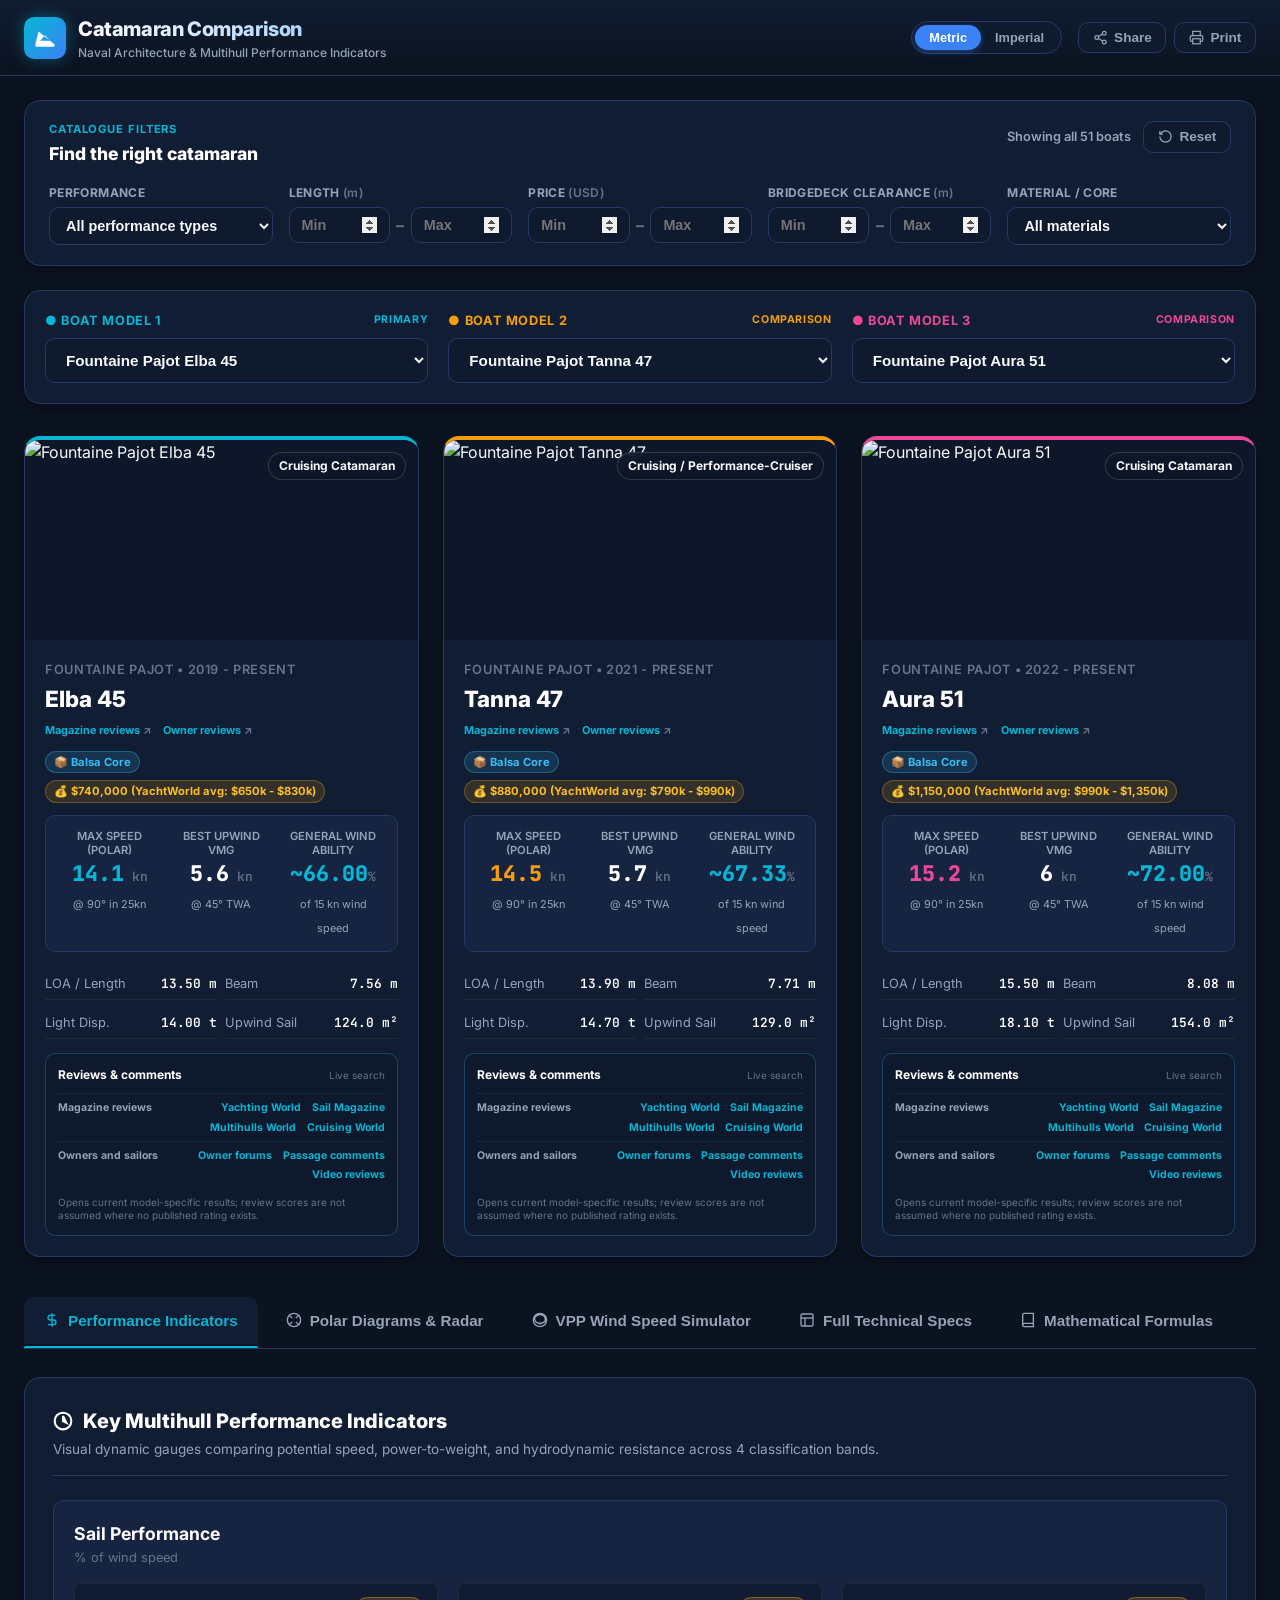
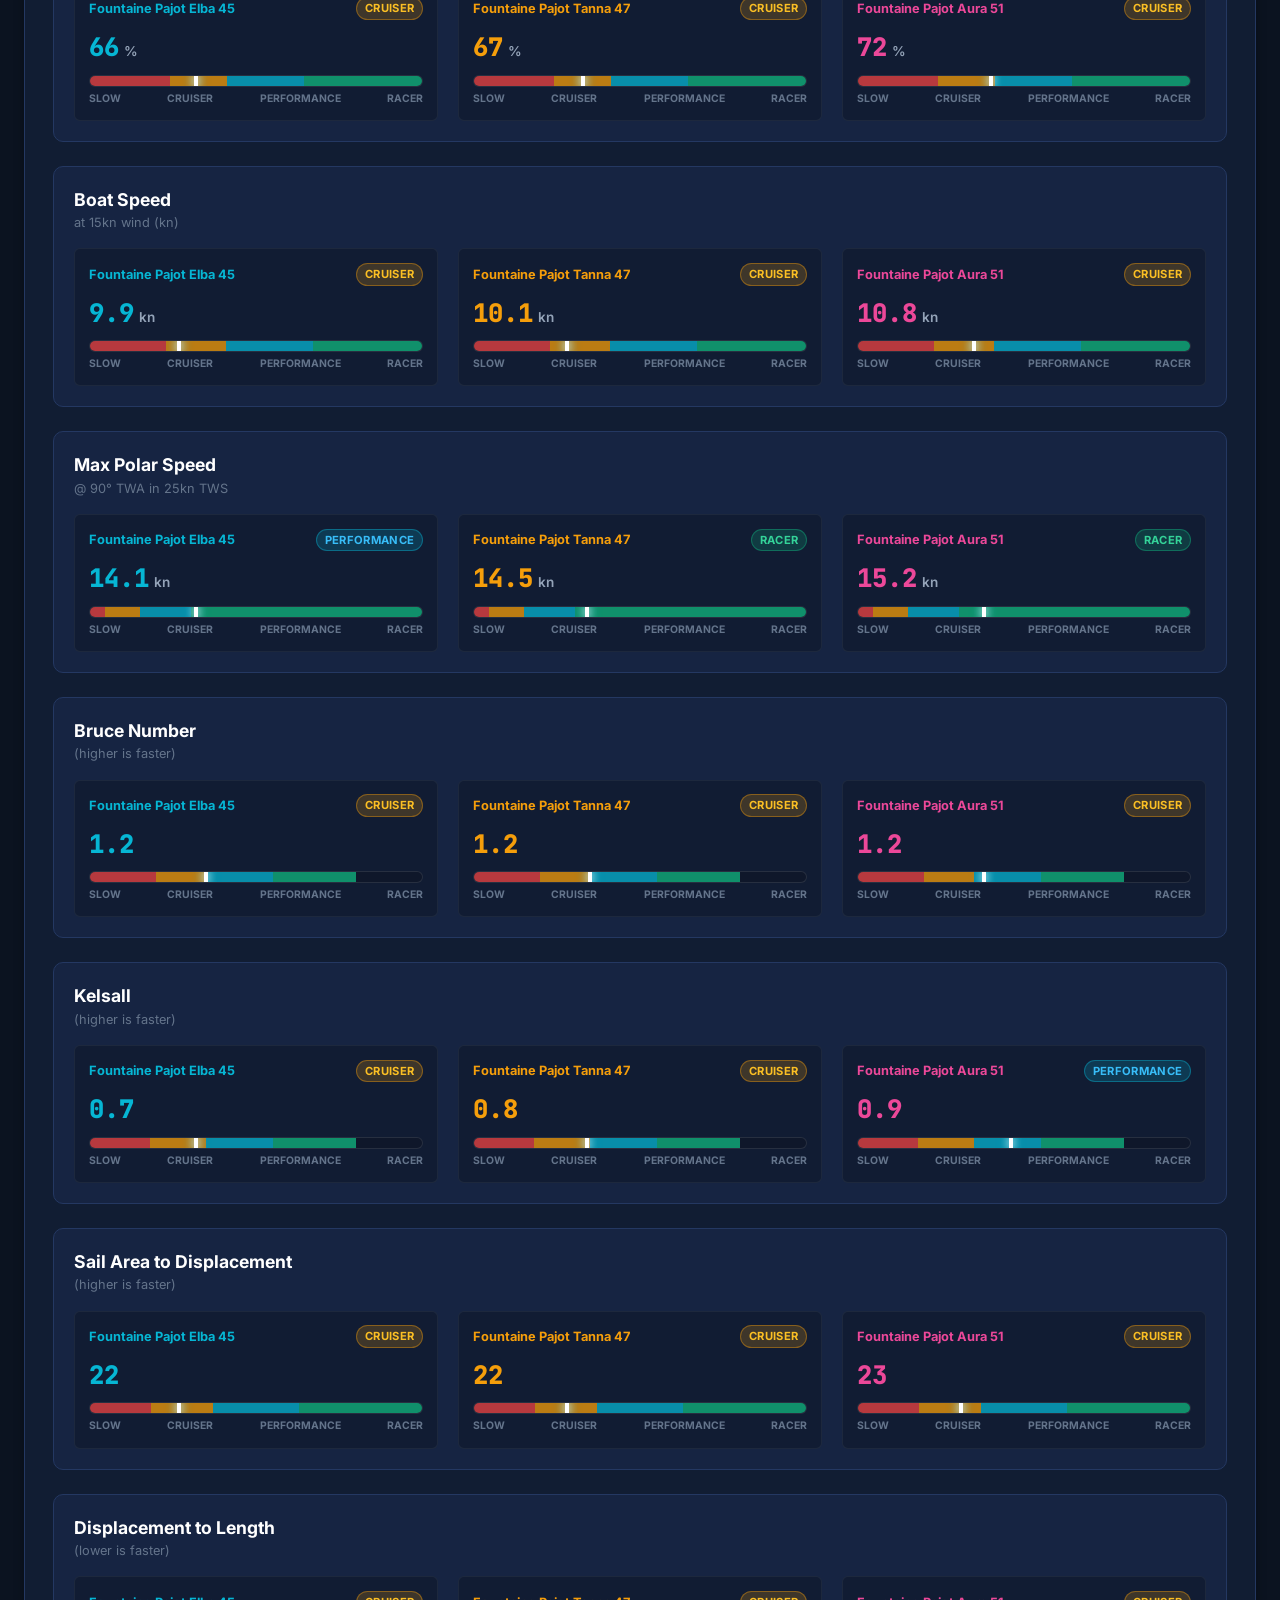
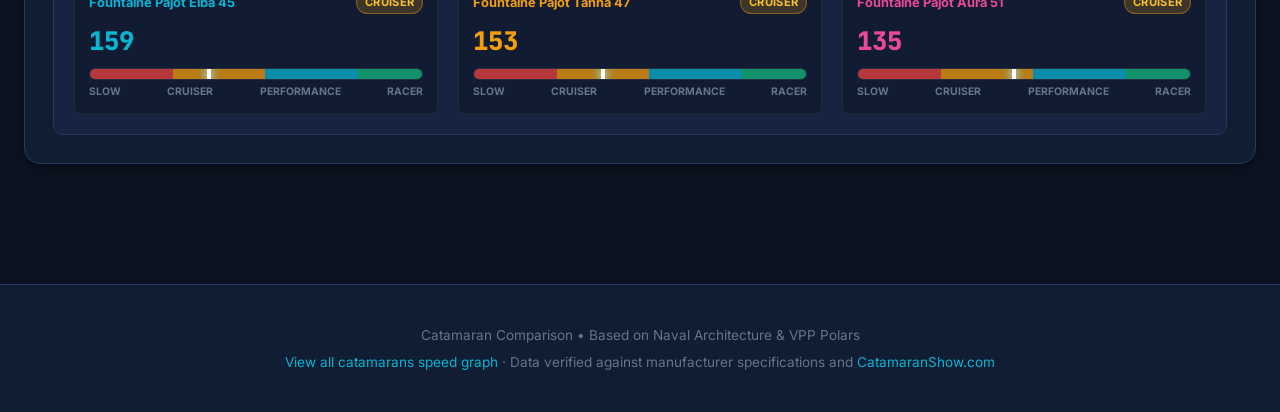
==== commit 2b0b10d8: "Add equipment.js module for managing equipment inventory and depreciation tracking - Implemented fun" ====
--- a/index.html
+++ b/index.html
@@ -1,551 +1,756 @@
-<!DOCTYPE html>
-<html lang="en">
-<head>
-  <meta charset="UTF-8">
-  <meta name="viewport" content="width=device-width, initial-scale=1.0">
-  <title>Compare Catamarans | Performance, Polars & Technical Specifications</title>
-  <meta name="description" content="Side-by-side performance comparison of 3 cruising and performance catamarans based on Bruce Number, Kelsall Index, SA/D, D/L, and VPP Polars.">
-  
-  <!-- Fonts -->
-  <link rel="preconnect" href="https://fonts.googleapis.com">
-  <link rel="preconnect" href="https://fonts.gstatic.com" crossorigin>
-  <link href="https://fonts.googleapis.com/css2?family=Inter:wght@400;500;600;700;800;900&family=JetBrains+Mono:wght@500;700;800&display=swap" rel="stylesheet">
-  
-  <link rel="stylesheet" href="styles.css?v=2026-09-15-4">
-</head>
-<body>
-
-  <!-- Header -->
-  <header class="header">
-    <div class="header-container">
-      <div class="logo-area">
-        <div class="logo-icon">
-          <svg viewBox="0 0 24 24">
-            <path d="M3 18l3-12 15 12H3zm13.5-3.5L12 9.5l-4.5 5h9zM4 20h16a1 1 0 000-2H4a1 1 0 000 2z"/>
-          </svg>
-        </div>
-        <div class="logo-title">
-          <h1>Catamaran Performance Comparator</h1>
-          <p>Naval Architecture & Multihull Performance Indicators</p>
-        </div>
-      </div>
-
-      <div class="header-controls">
-        <div class="unit-toggle-group">
-          <button id="unitMetricBtn" class="unit-btn active" title="Show measurements in meters, kg, liters">Metric</button>
-          <button id="unitImperialBtn" class="unit-btn" title="Show measurements in feet, lbs, US gal">Imperial</button>
-        </div>
-
-        <div class="header-actions">
-          <button id="btnShare" class="btn-icon" title="Copy link with selected boats">
-            <svg width="15" height="15" viewBox="0 0 24 24" fill="none" stroke="currentColor" stroke-width="2">
-              <circle cx="18" cy="5" r="3"></circle>
-              <circle cx="6" cy="12" r="3"></circle>
-              <circle cx="18" cy="19" r="3"></circle>
-              <line x1="8.59" y1="13.51" x2="15.42" y2="17.49"></line>
-              <line x1="15.41" y1="6.51" x2="8.59" y2="10.49"></line>
-            </svg>
-            <span>Share</span>
-          </button>
-          <button id="btnPrint" class="btn-icon" title="Print comparison report">
-            <svg width="15" height="15" viewBox="0 0 24 24" fill="none" stroke="currentColor" stroke-width="2">
-              <polyline points="6 9 6 2 18 2 18 9"></polyline>
-              <path d="M6 18H4a2 2 0 0 1-2-2v-5a2 2 0 0 1 2-2h16a2 2 0 0 1 2 2v5a2 2 0 0 1-2 2h-2"></path>
-              <rect x="6" y="14" width="12" height="8"></rect>
-            </svg>
-            <span>Print</span>
-          </button>
-        </div>
-      </div>
-    </div>
-  </header>
-
-  <main class="main-wrapper">
-
-    <!-- 3-Boat Selector Bar -->
-    <section class="selector-bar">
-      <div class="selector-grid">
-        <div class="selector-col boat1">
-          <div class="selector-label boat1">
-            <span>● Boat Model 1</span>
-            <small>Primary</small>
-          </div>
-          <select id="boatSelect1" class="boat-select-dropdown" aria-label="Select Boat 1"></select>
-        </div>
-
-        <div class="selector-col boat2">
-          <div class="selector-label boat2">
-            <span>● Boat Model 2</span>
-            <small>Comparison</small>
-          </div>
-          <select id="boatSelect2" class="boat-select-dropdown" aria-label="Select Boat 2"></select>
-        </div>
-
-        <div class="selector-col boat3">
-          <div class="selector-label boat3">
-            <span>● Boat Model 3</span>
-            <small>Comparison</small>
-          </div>
-          <select id="boatSelect3" class="boat-select-dropdown" aria-label="Select Boat 3"></select>
-        </div>
-      </div>
-    </section>
-
-    <!-- Top 3 Hero Cards -->
-    <section class="hero-cards-grid" id="heroCardsContainer"></section>
-
-    <!-- Navigation Tabs -->
-    <nav class="tabs-nav">
-      <button class="tab-nav-btn active" data-tab="tabIndicators">
-        <svg width="16" height="16" viewBox="0 0 24 24" fill="none" stroke="currentColor" stroke-width="2">
-          <path d="M12 2v20M17 5H9.5a3.5 3.5 0 0 0 0 7h5a3.5 3.5 0 0 1 0 7H6"/>
-        </svg>
-        Performance Indicators
-      </button>
-
-      <button class="tab-nav-btn" data-tab="tabPolars">
-        <svg width="16" height="16" viewBox="0 0 24 24" fill="none" stroke="currentColor" stroke-width="2">
-          <circle cx="12" cy="12" r="10"></circle>
-          <path d="m4.93 4.93 4.24 4.24M14.83 14.83l4.24 4.24M14.83 9.17l4.24-4.24M4.93 19.07l4.24-4.24"/>
-        </svg>
-        Polar Diagrams & Radar
-      </button>
-
-      <button class="tab-nav-btn" data-tab="tabSimulator">
-        <svg width="16" height="16" viewBox="0 0 24 24" fill="none" stroke="currentColor" stroke-width="2">
-          <path d="M12 2a10 10 0 1 0 10 10A10 10 0 0 0 12 2zm1 14.93V17a1 1 0 0 1-2 0v-.07A8 8 0 0 1 4.07 11H5a1 1 0 0 1 0-2h-.93A8 8 0 0 1 11 4.07V5a1 1 0 0 1 2 0v-.93A8 8 0 0 1 19.93 11H19a1 1 0 0 1 0 2h.93A8 8 0 0 1 13 16.93z"/>
-        </svg>
-        VPP Wind Speed Simulator
-      </button>
-
-      <button class="tab-nav-btn" data-tab="tabSpecs">
-        <svg width="16" height="16" viewBox="0 0 24 24" fill="none" stroke="currentColor" stroke-width="2">
-          <rect x="3" y="3" width="18" height="18" rx="2" ry="2"></rect>
-          <line x1="3" y1="9" x2="21" y2="9"></line>
-          <line x1="9" y1="21" x2="9" y2="9"></line>
-        </svg>
-        Full Technical Specs
-      </button>
-
-      <button class="tab-nav-btn" data-tab="tabMath">
-        <svg width="16" height="16" viewBox="0 0 24 24" fill="none" stroke="currentColor" stroke-width="2">
-          <path d="M4 19.5A2.5 2.5 0 0 1 6.5 17H20"></path>
-          <path d="M6.5 2H20v20H6.5A2.5 2.5 0 0 1 4 19.5v-15A2.5 2.5 0 0 1 6.5 2z"></path>
-        </svg>
-        Mathematical Formulas
-      </button>
-
-      <a class="tab-nav-btn" href="all-catamarans.html" title="View the speed graph for all catamarans">
-        <svg width="16" height="16" viewBox="0 0 24 24" fill="none" stroke="currentColor" stroke-width="2">
-          <path d="M3 20h18"></path>
-          <path d="M6 17V9"></path>
-          <path d="M12 17V5"></path>
-          <path d="M18 17v-6"></path>
-        </svg>
-        All Cats Speed
-      </a>
-    </nav>
-
-    <!-- Tab 1: Performance Indicators -->
-    <div id="tabIndicators" class="tab-pane active">
-      <div class="section-card">
-        <div class="section-title-wrap">
-          <div>
-            <h2 class="section-title">
-              <svg width="20" height="20" viewBox="0 0 24 24" fill="none" stroke="currentColor" stroke-width="2.5">
-                <circle cx="12" cy="12" r="10"></circle>
-                <polygon points="12 6 12 12 16 14"></polygon>
-              </svg>
-              Key Multihull Performance Indicators
-            </h2>
-            <p class="section-subtitle">Visual dynamic gauges comparing potential speed, power-to-weight, and hydrodynamic resistance across 4 classification bands.</p>
-          </div>
-        </div>
-
-        <div class="performance-indicators-container" id="indicatorsContainer"></div>
-      </div>
-    </div>
-
-    <!-- Tab 2: Polar Diagrams & Radar -->
-    <div id="tabPolars" class="tab-pane">
-      <div class="section-card">
-        <div class="section-title-wrap">
-          <div>
-            <h2 class="section-title">
-              <svg width="20" height="20" viewBox="0 0 24 24" fill="none" stroke="currentColor" stroke-width="2.5">
-                <circle cx="12" cy="12" r="10"></circle>
-                <line x1="12" y1="2" x2="12" y2="12"></line>
-              </svg>
-              Polar Performance Curves & Multi-Factor Radar
-            </h2>
-            <p class="section-subtitle">Comparative theoretical boat speeds across true wind angles (35° to 180°) and multi-dimensional design analysis.</p>
-          </div>
-        </div>
-
-        <div class="chart-view-grid">
-          <!-- Polar Curve Canvas Box -->
-          <div class="chart-canvas-box">
-            <div class="polar-controls-bar">
-              <div class="chart-legend" id="polarLegendContainer">
-                <div class="legend-item" tabindex="0" role="button" aria-label="Toggle Boat 1 polar visibility"><span class="legend-dot boat1"></span><span id="polarLegendText1">Boat 1</span></div>
-                <div class="legend-item" tabindex="0" role="button" aria-label="Toggle Boat 2 polar visibility"><span class="legend-dot boat2"></span><span id="polarLegendText2">Boat 2</span></div>
-                <div class="legend-item" tabindex="0" role="button" aria-label="Toggle Boat 3 polar visibility"><span class="legend-dot boat3"></span><span id="polarLegendText3">Boat 3</span></div>
-              </div>
-
-              <div class="boat-toggle-row" aria-label="Boat visibility controls">
-                <button type="button" class="boat-toggle-btn active" data-boat-toggle="0"><span class="legend-dot boat1"></span>Boat 1</button>
-                <button type="button" class="boat-toggle-btn active" data-boat-toggle="1"><span class="legend-dot boat2"></span>Boat 2</button>
-                <button type="button" class="boat-toggle-btn active" data-boat-toggle="2"><span class="legend-dot boat3"></span>Boat 3</button>
-              </div>
-
-              <div class="zoom-controls-group">
-                <button type="button" class="zoom-btn" id="polarZoomInBtn" title="Zoom In Polars (finer speed rings)">🔍 +</button>
-                <button type="button" class="zoom-btn" id="polarZoomOutBtn" title="Zoom Out Polars (higher max speed)">🔍 −</button>
-                <button type="button" class="zoom-btn" id="polarZoomResetBtn" title="Reset Zoom">Reset</button>
-              </div>
-
-              <div class="tws-pills" id="twsPillsContainer">
-                <button type="button" class="tws-pill" data-tws="8">8 kn</button>
-                <button type="button" class="tws-pill" data-tws="12">12 kn</button>
-                <button type="button" class="tws-pill active" data-tws="16">16 kn</button>
-                <button type="button" class="tws-pill" data-tws="20">20 kn</button>
-                <button type="button" class="tws-pill" data-tws="25">25 kn</button>
-                <button type="button" class="tws-pill" data-tws="all">All TWS</button>
-              </div>
-
-              <button type="button" class="sails-toggle-btn is-hidden" id="sailsToggleBtn" title="Show sail plan options for the single selected boat">⛵ Sails</button>
-            </div>
-
-            <div class="sail-options-panel is-hidden" id="sailOptionsPanel">
-              <div class="sail-options-header">
-                <span>Sail Plans (select one or more to compare on this boat)</span>
-                <label class="sail-option-chip sail-option-all">
-                  <input type="checkbox" id="sailPlanAllToggle" />
-                  All Sails
-                </label>
-              </div>
-              <div class="sail-options-grid" id="sailPlanOptionsContainer"></div>
-            </div>
-
-            <canvas id="polarCanvas" class="chart-canvas"></canvas>
-          </div>
-
-          <!-- Radar Matrix Canvas Box -->
-          <div class="chart-canvas-box">
-            <div class="polar-controls-bar">
-              <div class="radar-header-title">
-                Design Balance Radar Matrix (0–10 Scale)
-              </div>
-              <div class="zoom-controls-group">
-                <button type="button" class="zoom-btn" id="radarZoomInBtn" title="Zoom In Radar">🔍 +</button>
-                <button type="button" class="zoom-btn" id="radarZoomOutBtn" title="Zoom Out Radar">🔍 −</button>
-                <button type="button" class="zoom-btn" id="radarZoomResetBtn" title="Reset Radar Zoom">Reset</button>
-              </div>
-            </div>
-            <canvas id="radarCanvas" class="chart-canvas"></canvas>
-          </div>
-        </div>
-
-        <!-- Polar Speed Tables -->
-        <div class="polar-tables-section" id="polarTablesContainer"></div>
-      </div>
-    </div>
-
-    <!-- Tab 3: VPP Real-Time Simulator -->
-    <div id="tabSimulator" class="tab-pane">
-      <div class="section-card">
-        <div class="section-title-wrap">
-          <div>
-            <h2 class="section-title">
-              <svg width="20" height="20" viewBox="0 0 24 24" fill="none" stroke="currentColor" stroke-width="2.5">
-                <polygon points="13 2 3 14 12 14 11 22 21 10 12 10 13 2"></polygon>
-              </svg>
-              Velocity Prediction Program (VPP) & Sail Reefing Simulator
-            </h2>
-            <p class="section-subtitle">Dynamically adjust True Wind Speed (up to 85+ knots), True Wind Angle, Mainsail Reefs, Headsails & Furling to predict boat speed, leeway drift & apparent wind.</p>
-          </div>
-        </div>
-
-        <!-- Simulator Grid Layout: Controls on Left, Visualizer & Results on Right -->
-        <div class="vpp-layout-grid">
-          <div class="vpp-controls-panel">
-
-            <!-- VPP Model Selection -->
-            <div class="sim-section-box">
-              <div class="sim-section-header">
-                <svg width="16" height="16" viewBox="0 0 24 24" fill="none" stroke="currentColor" stroke-width="2">
-                  <path d="M3 7h18M3 12h18M3 17h18"></path>
-                  <circle cx="7" cy="7" r="2"></circle>
-                  <circle cx="17" cy="12" r="2"></circle>
-                  <circle cx="9" cy="17" r="2"></circle>
-                </svg>
-                <span>VPP Models</span>
-              </div>
-              <div class="sim-config-group">
-                <label class="sim-config-label" for="vppBoatSelect1">Boat 1</label>
-                <select id="vppBoatSelect1" class="sim-select-dropdown" aria-label="VPP Boat 1"></select>
-              </div>
-              <div class="sim-config-group">
-                <label class="sim-config-label" for="vppBoatSelect2">Boat 2</label>
-                <select id="vppBoatSelect2" class="sim-select-dropdown" aria-label="VPP Boat 2"></select>
-              </div>
-              <div class="sim-config-group">
-                <label class="sim-config-label" for="vppBoatSelect3">Boat 3</label>
-                <select id="vppBoatSelect3" class="sim-select-dropdown" aria-label="VPP Boat 3"></select>
-              </div>
-            </div>
-            
-            <!-- Wind Conditions Group -->
-            <div class="sim-section-box">
-              <div class="sim-section-header">
-                <svg width="16" height="16" viewBox="0 0 24 24" fill="none" stroke="currentColor" stroke-width="2">
-                  <path d="M9.59 4.59A2 2 0 1 1 11 8H2m10.59 11.41A2 2 0 1 0 14 16H2m15.73-8.27A2.5 2.5 0 1 1 19.5 12H2"/>
-                </svg>
-                <span>Wind Conditions (Up to 85+ Knots)</span>
-              </div>
-
-              <!-- TWS Slider (2 to 85 kn) -->
-              <div class="sim-slider-group">
-                <label for="simTwsInput" class="sim-slider-label">
-                  <span>True Wind Speed (TWS)</span>
-                  <span id="simTwsVal" class="val">16 kn Moderate</span>
-                </label>
-                <input type="range" id="simTwsInput" class="range-input" min="2" max="85" value="16" step="1" title="Adjust True Wind Speed in knots" aria-label="True Wind Speed in knots">
-                <div class="preset-buttons-row">
-                  <button type="button" class="preset-btn" data-tws="8">8 kn Light</button>
-                  <button type="button" class="preset-btn active" data-tws="16">16 kn Mod</button>
-                  <button type="button" class="preset-btn" data-tws="25">25 kn Strong</button>
-                  <button type="button" class="preset-btn" data-tws="38">38 kn Gale</button>
-                  <button type="button" class="preset-btn" data-tws="50">50 kn Storm</button>
-                  <button type="button" class="preset-btn" data-tws="65">65 kn Severe</button>
-                  <button type="button" class="preset-btn" data-tws="80">80 kn Hurricane</button>
-                </div>
-              </div>
-
-              <!-- TWA Slider -->
-              <div class="sim-slider-group">
-                <label for="simTwaInput" class="sim-slider-label">
-                  <span>True Wind Angle (TWA)</span>
-                  <span id="simTwaVal" class="val">90° Beam Reach</span>
-                </label>
-                <input type="range" id="simTwaInput" class="range-input" min="28" max="180" value="90" step="1" title="Adjust True Wind Angle in degrees" aria-label="True Wind Angle in degrees">
-                <div class="preset-buttons-row">
-                  <button type="button" class="preset-twa-btn" data-twa="38">38° Close Hauled</button>
-                  <button type="button" class="preset-twa-btn" data-twa="60">60° Close Reach</button>
-                  <button type="button" class="preset-twa-btn active" data-twa="90">90° Beam Reach</button>
-                  <button type="button" class="preset-twa-btn" data-twa="135">135° Broad Reach</button>
-                  <button type="button" class="preset-twa-btn" data-twa="175">175° Run</button>
-                </div>
-              </div>
-            </div>
-
-            <!-- Sails & Reefing Controls Group -->
-            <div class="sim-section-box">
-              <div class="sim-section-header">
-                <svg width="16" height="16" viewBox="0 0 24 24" fill="none" stroke="currentColor" stroke-width="2">
-                  <path d="M3 18l3-12 15 12H3zm13.5-3.5L12 9.5l-4.5 5h9z"/>
-                </svg>
-                <span>Sail Trim & Reefing Marks</span>
-              </div>
-
-              <!-- Mainsail Reefing -->
-              <div class="sim-config-group">
-                <label class="sim-config-label" for="simMainReefSelect">
-                  <span>Mainsail Reef Mark</span>
-                  <span id="simMainReefDesc" class="config-desc">Full Mainsail (100% Area)</span>
-                </label>
-                <select id="simMainReefSelect" class="sim-select-dropdown" aria-label="Mainsail Reefing">
-                  <option value="full" selected>Full Mainsail (100% Area - 0-18 kn)</option>
-                  <option value="reef1">Mainsail Reef 1 (82% Area - 18-23 kn)</option>
-                  <option value="reef2">Mainsail Reef 2 (64% Area - 23-28 kn)</option>
-                  <option value="reef3">Mainsail Reef 3 (45% Area - 28-36 kn)</option>
-                  <option value="reef4">Mainsail Reef 4 / Deep Reef (25% Area - 36-45 kn)</option>
-                  <option value="none">Mainsail Dropped / Furled (0% Area)</option>
-                </select>
-              </div>
-
-              <!-- Headsail Selection -->
-              <div class="sim-config-group">
-                <label class="sim-config-label" for="simHeadsailTypeSelect">
-                  <span>Headsail Selection</span>
-                  <span id="simHeadsailDesc" class="config-desc">Standard Genoa (110%)</span>
-                </label>
-                <select id="simHeadsailTypeSelect" class="sim-select-dropdown" aria-label="Headsail Type">
-                  <option value="genoa" selected>Standard Genoa (110% Overlap - Upwind/Reaching)</option>
-                  <option value="solent">Self-Tacking Solent / Jib (82% Area - Heavy Upwind)</option>
-                  <option value="code0">Code 0 (185% Area - Light Air Reaching 50°-135°)</option>
-                  <option value="coded">Code D (210% Area - Downwind Furler 75°-165°)</option>
-                  <option value="parasailor">Parasailor (260% Area - Winged Downwind 105°-180°)</option>
-                  <option value="spinnaker">Asymmetrical Spinnaker (235% Area - 105°-180°)</option>
-                  <option value="storm">Heavy Weather Storm Jib (35% Area)</option>
-                  <option value="none">Furled (No Headsail)</option>
-                </select>
-              </div>
-
-              <!-- Genoa / Headsail Reef Marks -->
-              <div class="sim-config-group">
-                <label class="sim-config-label" for="simHeadsailReefSelect">
-                  <span>Genoa / Headsail Reef Mark</span>
-                  <span id="simHeadsailReefDesc" class="config-desc">Genoa Full (100% Deployed)</span>
-                </label>
-                <select id="simHeadsailReefSelect" class="sim-select-dropdown" aria-label="Headsail Reef Mark">
-                  <option value="1.0" selected>Headsail Full (100% Deployed)</option>
-                  <option value="0.75">Headsail Reef 1 (75% Area - 1st Mark)</option>
-                  <option value="0.50">Headsail Reef 2 (50% Area - 2nd Mark)</option>
-                  <option value="0.25">Headsail Reef 3 (25% Area - 3rd Mark)</option>
-                  <option value="0.0">Headsail Furled (0% Area - Fully Furled)</option>
-                </select>
-              </div>
-
-              <!-- Cruising Payload Load -->
-              <div class="sim-config-group">
-                <label class="sim-config-label" for="simPayloadSelect">
-                  <span>Cruising Loading / Payload</span>
-                  <span id="simPayloadDesc" class="config-desc">+1,500 kg Cruising Trim</span>
-                </label>
-                <select id="simPayloadSelect" class="sim-select-dropdown" aria-label="Cruising Loading">
-                  <option value="0">Lightship / Delivery Trim (+0 kg)</option>
-                  <option value="1.5" selected>Normal Cruising Trim (+1,500 kg)</option>
-                  <option value="3.0">Full Liveaboard / Tankage (+3,000 kg)</option>
-                  <option value="4.5">Heavy Bluewater Expedition (+4,500 kg)</option>
-                </select>
-              </div>
-            </div>
-
-          </div>
-
-          <!-- Visualizer & Real-Time Boat Telemetry -->
-          <div class="vpp-telemetry-panel">
-            
-            <!-- Sailing Vector & Compass Box -->
-            <div class="sim-vector-box">
-              <div class="vector-header">
-                <span class="vector-title">Aerodynamic & Apparent Wind Vector Plotter</span>
-                <span class="point-of-sail-badge" id="pointOfSailBadge">Beam Reach</span>
-              </div>
-              <div class="compass-canvas-container">
-                <canvas id="compassCanvas" class="compass-canvas"></canvas>
-              </div>
-            </div>
-
-            <!-- 3 Boat Real-Time Comparison Cards -->
-            <div class="vpp-results-grid" id="simResultsContainer"></div>
-          </div>
-        </div>
-
-      </div>
-    </div>
-
-    <!-- Tab 4: Full Technical Specs Table -->
-    <div id="tabSpecs" class="tab-pane">
-      <div class="section-card">
-        <div class="section-title-wrap">
-          <div>
-            <h2 class="section-title">
-              <svg width="20" height="20" viewBox="0 0 24 24" fill="none" stroke="currentColor" stroke-width="2.5">
-                <line x1="8" y1="6" x2="21" y2="6"></line>
-                <line x1="8" y1="12" x2="21" y2="12"></line>
-                <line x1="8" y1="18" x2="21" y2="18"></line>
-                <line x1="3" y1="6" x2="3.01" y2="6"></line>
-                <line x1="3" y1="12" x2="3.01" y2="12"></line>
-                <line x1="3" y1="18" x2="3.01" y2="18"></line>
-              </svg>
-              Complete Technical Specifications Table
-            </h2>
-            <p class="section-subtitle">Official manufacturer specifications, tank capacities, construction materials, accommodation options, and naval ratios.</p>
-          </div>
-        </div>
-
-        <div class="specs-table-container">
-          <table class="specs-table">
-            <thead>
-              <tr>
-                <th>Specification</th>
-                <th id="specsBoatHeader1" class="boat1-col">Boat 1</th>
-                <th id="specsBoatHeader2" class="boat2-col">Boat 2</th>
-                <th id="specsBoatHeader3" class="boat3-col">Boat 3</th>
-              </tr>
-            </thead>
-            <tbody id="specsTableBody"></tbody>
-          </table>
-        </div>
-      </div>
-    </div>
-
-    <!-- Tab 5: Mathematical Formulas & Guide -->
-    <div id="tabMath" class="tab-pane">
-      <div class="section-card">
-        <div class="section-title-wrap">
-          <div>
-            <h2 class="section-title">
-              <svg width="20" height="20" viewBox="0 0 24 24" fill="none" stroke="currentColor" stroke-width="2.5">
-                <line x1="4" y1="9" x2="20" y2="9"></line>
-                <line x1="4" y1="15" x2="20" y2="15"></line>
-                <line x1="10" y1="3" x2="8" y2="21"></line>
-                <line x1="16" y1="3" x2="14" y2="21"></line>
-              </svg>
-              Naval Architecture Formulas & Performance Ratios
-            </h2>
-            <p class="section-subtitle">The standard hydrodynamics and mathematical definitions used by CatamaranShow and multihull yacht designers.</p>
-          </div>
-        </div>
-
-        <div class="math-guide-grid">
-          <div class="math-card">
-            <h4>1. Bruce Number (Multihull Power-to-Weight)</h4>
-            <div class="formula-box">Bruce Number = √[ Sail Area (sq ft) ] / ∛[ Displacement (lbs) ]</div>
-            <p>Developed by Edmond Bruce, this dimensionless coefficient measures the driving power per pound of displacement. A standard cruising catamaran scores 1.1–1.25, high-performance cruisers score 1.25–1.45, and grand prix racing multihulls exceed 1.45.</p>
-          </div>
-
-          <div class="math-card">
-            <h4>2. Derek Kelsall Performance Index</h4>
-            <div class="formula-box">Kelsall Index = [ LWL (ft) × Bruce Number ] / 70</div>
-            <p>Formulated by legendary multihull pioneer Derek Kelsall. It incorporates the waterline length ($LWL$) into the Bruce Number, recognizing that longer waterlines reduce wave-making resistance and produce higher hull speeds.</p>
-          </div>
-
-          <div class="math-card">
-            <h4>3. Sail Area / Displacement (SA/D)</h4>
-            <div class="formula-box">SA/D = Sail Area (sq ft) / [ Displacement (lbs) / 64 ]^(2/3)</div>
-            <p>The universal yacht design metric for sail horsepower relative to wetted volume. Cruising cats are typically 19–23, performance cruisers 24–30, and high-performance racing catamarans 30–40+.</p>
-          </div>
-
-          <div class="math-card">
-            <h4>4. Displacement / Length Ratio (D/L)</h4>
-            <div class="formula-box">D/L = [ Displacement (long tons) ] / [ 0.01 × LWL (ft) ]³</div>
-            <p>Measures the lightness and fineness of the hulls relative to length. Lower numbers mean less resistance. Cruising cats are 130–180, performance cruisers are 75–125, and ultra-light racers are under 70.</p>
-          </div>
-
-          <div class="math-card">
-            <h4>5. Sail Performance (% of Windspeed)</h4>
-            <div class="formula-box">Sail Performance (%) = [ Estimated Boat Speed / True Wind Speed ] × 100</div>
-            <p>Calculates the percentage of true wind speed a catamaran achieves on a reach under 15 knots of wind. Heavy charter catamarans achieve 60–65%, performance catamarans reach 75–85%, and foiling or ultra-light designs achieve 90–110%+.</p>
-          </div>
-
-          <div class="math-card">
-            <h4>6. Bridgedeck Clearance to Length Ratio</h4>
-            <div class="formula-box">Bridgedeck Ratio = Bridgedeck Clearance (m) / LWL (m)</div>
-            <p>Higher clearance prevents slamming in ocean swells. A clearance ratio above 0.055–0.065 is considered optimal for offshore bluewater comfort and wave passage.</p>
-          </div>
-        </div>
-      </div>
-    </div>
-
-  </main>
-
-  <!-- Footer -->
-  <footer class="footer">
-    <div class="footer-content">
-      <p>Catamaran Performance Comparator • Based on Naval Architecture & VPP Polars</p>
-      <p class="footer-source-note"><a href="all-catamarans.html">View all catamarans speed graph</a> · Data verified against manufacturer specifications and <a href="https://www.catamaranshow.com" target="_blank" rel="noopener">CatamaranShow.com</a></p>
-    </div>
-  </footer>
-
-  <!-- Toast Notification -->
-  <div id="toastNotice" class="toast-notice"></div>
-
-  <!-- Scripts -->
-  <script src="data.js?v=2026-09-14-1"></script>
-  <script src="calculations.js?v=2026-09-15-5"></script>
-  <script src="app.js?v=2026-09-15-20"></script>
-</body>
-</html>
+<!DOCTYPE html>
+<html lang="en">
+<head>
+  <meta charset="UTF-8">
+  <meta name="viewport" content="width=device-width, initial-scale=1.0">
+  <title>Compare Catamarans | Performance, Polars & Technical Specifications</title>
+  <meta name="description" content="Side-by-side performance comparison of 3 cruising and performance catamarans based on Bruce Number, Kelsall Index, SA/D, D/L, and VPP Polars.">
+  
+  <!-- Fonts -->
+  <link rel="preconnect" href="https://fonts.googleapis.com">
+  <link rel="preconnect" href="https://fonts.gstatic.com" crossorigin>
+  <link href="https://fonts.googleapis.com/css2?family=Inter:wght@400;500;600;700;800;900&family=JetBrains+Mono:wght@500;700;800&display=swap" rel="stylesheet">
+  
+  <link rel="stylesheet" href="styles.css?v=2026-09-20-1">
+</head>
+<body>
+
+  <!-- Header -->
+  <header class="header">
+    <div class="header-container">
+      <div class="logo-area">
+        <div class="logo-icon">
+          <svg viewBox="0 0 24 24">
+            <path d="M3 18l3-12 15 12H3zm13.5-3.5L12 9.5l-4.5 5h9zM4 20h16a1 1 0 000-2H4a1 1 0 000 2z"/>
+          </svg>
+        </div>
+        <div class="logo-title">
+          <h1>Catamaran Comparison</h1>
+          <p>Naval Architecture & Multihull Performance Indicators</p>
+        </div>
+      </div>
+
+      <div class="header-controls">
+        <div class="unit-toggle-group">
+          <button id="unitMetricBtn" class="unit-btn active" title="Show measurements in meters, kg, liters">Metric</button>
+          <button id="unitImperialBtn" class="unit-btn" title="Show measurements in feet, lbs, US gal">Imperial</button>
+        </div>
+
+        <div class="header-actions">
+          <button id="btnShare" class="btn-icon" title="Copy link with selected boats">
+            <svg width="15" height="15" viewBox="0 0 24 24" fill="none" stroke="currentColor" stroke-width="2">
+              <circle cx="18" cy="5" r="3"></circle>
+              <circle cx="6" cy="12" r="3"></circle>
+              <circle cx="18" cy="19" r="3"></circle>
+              <line x1="8.59" y1="13.51" x2="15.42" y2="17.49"></line>
+              <line x1="15.41" y1="6.51" x2="8.59" y2="10.49"></line>
+            </svg>
+            <span>Share</span>
+          </button>
+          <button id="btnPrint" class="btn-icon" title="Print comparison report">
+            <svg width="15" height="15" viewBox="0 0 24 24" fill="none" stroke="currentColor" stroke-width="2">
+              <polyline points="6 9 6 2 18 2 18 9"></polyline>
+              <path d="M6 18H4a2 2 0 0 1-2-2v-5a2 2 0 0 1 2-2h16a2 2 0 0 1 2 2v5a2 2 0 0 1-2 2h-2"></path>
+              <rect x="6" y="14" width="12" height="8"></rect>
+            </svg>
+            <span>Print</span>
+          </button>
+        </div>
+      </div>
+    </div>
+  </header>
+
+  <main class="main-wrapper">
+
+    <!-- Catalogue Filters -->
+    <section class="filter-bar" aria-labelledby="filterTitle">
+      <div class="filter-header">
+        <div>
+          <p class="eyebrow">Catalogue filters</p>
+          <h2 id="filterTitle">Find the right catamaran</h2>
+        </div>
+        <div class="filter-actions">
+          <span id="filterResultCount" class="filter-count">Showing all boats</span>
+          <button id="btnResetFilters" class="btn-icon" type="button">
+            <svg width="15" height="15" viewBox="0 0 24 24" fill="none" stroke="currentColor" stroke-width="2">
+              <path d="M3 12a9 9 0 1 0 9-9 9.75 9.75 0 0 0-6.74 2.74L3 8"></path>
+              <path d="M3 3v5h5"></path>
+            </svg>
+            <span>Reset</span>
+          </button>
+        </div>
+      </div>
+      <div class="filter-grid">
+        <div class="filter-field">
+          <label for="filterPerformance">Performance</label>
+          <select id="filterPerformance">
+            <option value="">All performance types</option>
+            <option value="Slow">Slow / Heavy</option>
+            <option value="Cruiser">Cruiser</option>
+            <option value="Performance">Performance</option>
+            <option value="Racer">Racer</option>
+          </select>
+        </div>
+        <div class="filter-field filter-range">
+          <label>Length <span class="filter-unit">(m)</span></label>
+          <div class="range-inputs">
+            <input id="filterLengthMin" type="number" placeholder="Min" min="10" max="25" step="0.1">
+            <span>–</span>
+            <input id="filterLengthMax" type="number" placeholder="Max" min="10" max="25" step="0.1">
+          </div>
+        </div>
+        <div class="filter-field filter-range">
+          <label>Price <span class="filter-unit">(USD)</span></label>
+          <div class="range-inputs">
+            <input id="filterPriceMin" type="number" placeholder="Min" min="0" step="50000">
+            <span>–</span>
+            <input id="filterPriceMax" type="number" placeholder="Max" min="0" step="50000">
+          </div>
+        </div>
+        <div class="filter-field filter-range">
+          <label>Bridgedeck clearance <span class="filter-unit">(m)</span></label>
+          <div class="range-inputs">
+            <input id="filterBridgeMin" type="number" placeholder="Min" min="0.5" max="1.5" step="0.05">
+            <span>–</span>
+            <input id="filterBridgeMax" type="number" placeholder="Max" min="0.5" max="1.5" step="0.05">
+          </div>
+        </div>
+        <div class="filter-field">
+          <label for="filterMaterial">Material / Core</label>
+          <select id="filterMaterial">
+            <option value="">All materials</option>
+          </select>
+        </div>
+      </div>
+    </section>
+
+    <!-- 3-Boat Selector Bar -->
+    <section class="selector-bar">
+      <div class="selector-grid">
+        <div class="selector-col boat1">
+          <div class="selector-label boat1">
+            <span>● Boat Model 1</span>
+            <small>Primary</small>
+          </div>
+          <select id="boatSelect1" class="boat-select-dropdown" aria-label="Select Boat 1"></select>
+        </div>
+
+        <div class="selector-col boat2">
+          <div class="selector-label boat2">
+            <span>● Boat Model 2</span>
+            <small>Comparison</small>
+          </div>
+          <select id="boatSelect2" class="boat-select-dropdown" aria-label="Select Boat 2"></select>
+        </div>
+
+        <div class="selector-col boat3">
+          <div class="selector-label boat3">
+            <span>● Boat Model 3</span>
+            <small>Comparison</small>
+          </div>
+          <select id="boatSelect3" class="boat-select-dropdown" aria-label="Select Boat 3"></select>
+        </div>
+      </div>
+    </section>
+
+    <!-- Top 3 Hero Cards -->
+    <section class="hero-cards-grid" id="heroCardsContainer"></section>
+
+    <!-- Navigation Tabs -->
+    <nav class="tabs-nav">
+      <button class="tab-nav-btn active" data-tab="tabIndicators">
+        <svg width="16" height="16" viewBox="0 0 24 24" fill="none" stroke="currentColor" stroke-width="2">
+          <path d="M12 2v20M17 5H9.5a3.5 3.5 0 0 0 0 7h5a3.5 3.5 0 0 1 0 7H6"/>
+        </svg>
+        Performance Indicators
+      </button>
+
+      <button class="tab-nav-btn" data-tab="tabPolars">
+        <svg width="16" height="16" viewBox="0 0 24 24" fill="none" stroke="currentColor" stroke-width="2">
+          <circle cx="12" cy="12" r="10"></circle>
+          <path d="m4.93 4.93 4.24 4.24M14.83 14.83l4.24 4.24M14.83 9.17l4.24-4.24M4.93 19.07l4.24-4.24"/>
+        </svg>
+        Polar Diagrams & Radar
+      </button>
+
+      <button class="tab-nav-btn" data-tab="tabSimulator">
+        <svg width="16" height="16" viewBox="0 0 24 24" fill="none" stroke="currentColor" stroke-width="2">
+          <path d="M12 2a10 10 0 1 0 10 10A10 10 0 0 0 12 2zm1 14.93V17a1 1 0 0 1-2 0v-.07A8 8 0 0 1 4.07 11H5a1 1 0 0 1 0-2h-.93A8 8 0 0 1 11 4.07V5a1 1 0 0 1 2 0v-.93A8 8 0 0 1 19.93 11H19a1 1 0 0 1 0 2h.93A8 8 0 0 1 13 16.93z"/>
+        </svg>
+        VPP Wind Speed Simulator
+      </button>
+
+      <button class="tab-nav-btn" data-tab="tabSpecs">
+        <svg width="16" height="16" viewBox="0 0 24 24" fill="none" stroke="currentColor" stroke-width="2">
+          <rect x="3" y="3" width="18" height="18" rx="2" ry="2"></rect>
+          <line x1="3" y1="9" x2="21" y2="9"></line>
+          <line x1="9" y1="21" x2="9" y2="9"></line>
+        </svg>
+        Full Technical Specs
+      </button>
+
+      <button class="tab-nav-btn" data-tab="tabMath">
+        <svg width="16" height="16" viewBox="0 0 24 24" fill="none" stroke="currentColor" stroke-width="2">
+          <path d="M4 19.5A2.5 2.5 0 0 1 6.5 17H20"></path>
+          <path d="M6.5 2H20v20H6.5A2.5 2.5 0 0 1 4 19.5v-15A2.5 2.5 0 0 1 6.5 2z"></path>
+        </svg>
+        Mathematical Formulas
+      </button>
+
+      <button class="tab-nav-btn" data-tab="tabEquipment">
+        <svg width="16" height="16" viewBox="0 0 24 24" fill="none" stroke="currentColor" stroke-width="2">
+          <path d="M14.7 6.3a1 1 0 0 0 0 1.4l1.6 1.6a1 1 0 0 0 1.4 0l3.77-3.77a6 6 0 0 1-7.94 7.94l-6.91 6.91a2.12 2.12 0 0 1-3-3l6.91-6.91a6 6 0 0 1 7.94-7.94l-3.76 3.76z"/>
+        </svg>
+        Equipment & My Buy Price
+      </button>
+
+      <a class="tab-nav-btn" href="all-catamarans.html" title="View the speed graph for all catamarans">
+        <svg width="16" height="16" viewBox="0 0 24 24" fill="none" stroke="currentColor" stroke-width="2">
+          <path d="M3 20h18"></path>
+          <path d="M6 17V9"></path>
+          <path d="M12 17V5"></path>
+          <path d="M18 17v-6"></path>
+        </svg>
+        All Cats Speed
+      </a>
+    </nav>
+
+    <!-- Tab 1: Performance Indicators -->
+    <div id="tabIndicators" class="tab-pane active">
+      <div class="section-card">
+        <div class="section-title-wrap">
+          <div>
+            <h2 class="section-title">
+              <svg width="20" height="20" viewBox="0 0 24 24" fill="none" stroke="currentColor" stroke-width="2.5">
+                <circle cx="12" cy="12" r="10"></circle>
+                <polygon points="12 6 12 12 16 14"></polygon>
+              </svg>
+              Key Multihull Performance Indicators
+            </h2>
+            <p class="section-subtitle">Visual dynamic gauges comparing potential speed, power-to-weight, and hydrodynamic resistance across 4 classification bands.</p>
+          </div>
+        </div>
+
+        <div class="performance-indicators-container" id="indicatorsContainer"></div>
+      </div>
+    </div>
+
+    <!-- Tab 2: Polar Diagrams & Radar -->
+    <div id="tabPolars" class="tab-pane">
+      <div class="section-card">
+        <div class="section-title-wrap">
+          <div>
+            <h2 class="section-title">
+              <svg width="20" height="20" viewBox="0 0 24 24" fill="none" stroke="currentColor" stroke-width="2.5">
+                <circle cx="12" cy="12" r="10"></circle>
+                <line x1="12" y1="2" x2="12" y2="12"></line>
+              </svg>
+              Polar Performance Curves & Multi-Factor Radar
+            </h2>
+            <p class="section-subtitle">Comparative theoretical boat speeds across true wind angles (35° to 180°) and multi-dimensional design analysis.</p>
+          </div>
+        </div>
+
+        <div class="chart-view-grid">
+          <!-- Polar Curve Canvas Box -->
+          <div class="chart-canvas-box">
+            <div class="polar-controls-bar">
+              <div class="chart-legend" id="polarLegendContainer">
+                <div class="legend-item" tabindex="0" role="button" aria-label="Toggle Boat 1 polar visibility"><span class="legend-dot boat1"></span><span id="polarLegendText1">Boat 1</span></div>
+                <div class="legend-item" tabindex="0" role="button" aria-label="Toggle Boat 2 polar visibility"><span class="legend-dot boat2"></span><span id="polarLegendText2">Boat 2</span></div>
+                <div class="legend-item" tabindex="0" role="button" aria-label="Toggle Boat 3 polar visibility"><span class="legend-dot boat3"></span><span id="polarLegendText3">Boat 3</span></div>
+              </div>
+
+              <div class="boat-toggle-row" aria-label="Boat visibility controls">
+                <button type="button" class="boat-toggle-btn active" data-boat-toggle="0"><span class="legend-dot boat1"></span>Boat 1</button>
+                <button type="button" class="boat-toggle-btn active" data-boat-toggle="1"><span class="legend-dot boat2"></span>Boat 2</button>
+                <button type="button" class="boat-toggle-btn active" data-boat-toggle="2"><span class="legend-dot boat3"></span>Boat 3</button>
+              </div>
+
+              <div class="zoom-controls-group">
+                <button type="button" class="zoom-btn" id="polarZoomInBtn" title="Zoom In Polars (finer speed rings)">🔍 +</button>
+                <button type="button" class="zoom-btn" id="polarZoomOutBtn" title="Zoom Out Polars (higher max speed)">🔍 −</button>
+                <button type="button" class="zoom-btn" id="polarZoomResetBtn" title="Reset Zoom">Reset</button>
+              </div>
+
+              <div class="tws-pills" id="twsPillsContainer">
+                <button type="button" class="tws-pill" data-tws="8">8 kn</button>
+                <button type="button" class="tws-pill" data-tws="12">12 kn</button>
+                <button type="button" class="tws-pill active" data-tws="16">16 kn</button>
+                <button type="button" class="tws-pill" data-tws="20">20 kn</button>
+                <button type="button" class="tws-pill" data-tws="25">25 kn</button>
+                <button type="button" class="tws-pill" data-tws="all">All TWS</button>
+              </div>
+
+              <button type="button" class="sails-toggle-btn is-hidden" id="sailsToggleBtn" title="Show sail plan options for the single selected boat">⛵ Sails</button>
+            </div>
+
+            <div class="sail-options-panel is-hidden" id="sailOptionsPanel">
+              <div class="sail-options-header">
+                <span>Sail Plans (select one or more to compare on this boat)</span>
+                <label class="sail-option-chip sail-option-all">
+                  <input type="checkbox" id="sailPlanAllToggle" />
+                  All Sails
+                </label>
+              </div>
+              <div class="sail-options-grid" id="sailPlanOptionsContainer"></div>
+            </div>
+
+            <canvas id="polarCanvas" class="chart-canvas"></canvas>
+          </div>
+
+          <!-- Radar Matrix Canvas Box -->
+          <div class="chart-canvas-box">
+            <div class="polar-controls-bar">
+              <div class="radar-header-title">
+                Design Balance Radar Matrix (0–10 Scale)
+              </div>
+              <div class="zoom-controls-group">
+                <button type="button" class="zoom-btn" id="radarZoomInBtn" title="Zoom In Radar">🔍 +</button>
+                <button type="button" class="zoom-btn" id="radarZoomOutBtn" title="Zoom Out Radar">🔍 −</button>
+                <button type="button" class="zoom-btn" id="radarZoomResetBtn" title="Reset Radar Zoom">Reset</button>
+              </div>
+            </div>
+            <canvas id="radarCanvas" class="chart-canvas"></canvas>
+          </div>
+        </div>
+
+        <!-- Polar Speed Tables -->
+        <div class="polar-tables-section" id="polarTablesContainer"></div>
+      </div>
+    </div>
+
+    <!-- Tab 3: VPP Real-Time Simulator -->
+    <div id="tabSimulator" class="tab-pane">
+      <div class="section-card">
+        <div class="section-title-wrap">
+          <div>
+            <h2 class="section-title">
+              <svg width="20" height="20" viewBox="0 0 24 24" fill="none" stroke="currentColor" stroke-width="2.5">
+                <polygon points="13 2 3 14 12 14 11 22 21 10 12 10 13 2"></polygon>
+              </svg>
+              Velocity Prediction Program (VPP) & Sail Reefing Simulator
+            </h2>
+            <p class="section-subtitle">Dynamically adjust True Wind Speed (up to 85+ knots), True Wind Angle, Mainsail Reefs, Headsails & Furling to predict boat speed, leeway drift & apparent wind.</p>
+          </div>
+        </div>
+
+        <!-- Simulator Grid Layout: Controls on Left, Visualizer & Results on Right -->
+        <div class="vpp-layout-grid">
+          <div class="vpp-controls-panel">
+
+            <!-- VPP Model Selection -->
+            <div class="sim-section-box">
+              <div class="sim-section-header">
+                <svg width="16" height="16" viewBox="0 0 24 24" fill="none" stroke="currentColor" stroke-width="2">
+                  <path d="M3 7h18M3 12h18M3 17h18"></path>
+                  <circle cx="7" cy="7" r="2"></circle>
+                  <circle cx="17" cy="12" r="2"></circle>
+                  <circle cx="9" cy="17" r="2"></circle>
+                </svg>
+                <span>VPP Models</span>
+              </div>
+              <div class="sim-config-group">
+                <label class="sim-config-label" for="vppBoatSelect1">Boat 1</label>
+                <select id="vppBoatSelect1" class="sim-select-dropdown" aria-label="VPP Boat 1"></select>
+              </div>
+              <div class="sim-config-group">
+                <label class="sim-config-label" for="vppBoatSelect2">Boat 2</label>
+                <select id="vppBoatSelect2" class="sim-select-dropdown" aria-label="VPP Boat 2"></select>
+              </div>
+              <div class="sim-config-group">
+                <label class="sim-config-label" for="vppBoatSelect3">Boat 3</label>
+                <select id="vppBoatSelect3" class="sim-select-dropdown" aria-label="VPP Boat 3"></select>
+              </div>
+            </div>
+            
+            <!-- Wind Conditions Group -->
+            <div class="sim-section-box">
+              <div class="sim-section-header">
+                <svg width="16" height="16" viewBox="0 0 24 24" fill="none" stroke="currentColor" stroke-width="2">
+                  <path d="M9.59 4.59A2 2 0 1 1 11 8H2m10.59 11.41A2 2 0 1 0 14 16H2m15.73-8.27A2.5 2.5 0 1 1 19.5 12H2"/>
+                </svg>
+                <span>Wind Conditions (Up to 85+ Knots)</span>
+              </div>
+
+              <!-- TWS Slider (2 to 85 kn) -->
+              <div class="sim-slider-group">
+                <label for="simTwsInput" class="sim-slider-label">
+                  <span>True Wind Speed (TWS)</span>
+                  <span id="simTwsVal" class="val">16 kn Moderate</span>
+                </label>
+                <input type="range" id="simTwsInput" class="range-input" min="2" max="85" value="16" step="1" title="Adjust True Wind Speed in knots" aria-label="True Wind Speed in knots">
+                <div class="preset-buttons-row">
+                  <button type="button" class="preset-btn" data-tws="8">8 kn Light</button>
+                  <button type="button" class="preset-btn active" data-tws="16">16 kn Mod</button>
+                  <button type="button" class="preset-btn" data-tws="25">25 kn Strong</button>
+                  <button type="button" class="preset-btn" data-tws="38">38 kn Gale</button>
+                  <button type="button" class="preset-btn" data-tws="50">50 kn Storm</button>
+                  <button type="button" class="preset-btn" data-tws="65">65 kn Severe</button>
+                  <button type="button" class="preset-btn" data-tws="80">80 kn Hurricane</button>
+                </div>
+              </div>
+
+              <!-- TWA Slider -->
+              <div class="sim-slider-group">
+                <label for="simTwaInput" class="sim-slider-label">
+                  <span>True Wind Angle (TWA)</span>
+                  <span id="simTwaVal" class="val">90° Beam Reach</span>
+                </label>
+                <input type="range" id="simTwaInput" class="range-input" min="28" max="180" value="90" step="1" title="Adjust True Wind Angle in degrees" aria-label="True Wind Angle in degrees">
+                <div class="preset-buttons-row">
+                  <button type="button" class="preset-twa-btn" data-twa="38">38° Close Hauled</button>
+                  <button type="button" class="preset-twa-btn" data-twa="60">60° Close Reach</button>
+                  <button type="button" class="preset-twa-btn active" data-twa="90">90° Beam Reach</button>
+                  <button type="button" class="preset-twa-btn" data-twa="135">135° Broad Reach</button>
+                  <button type="button" class="preset-twa-btn" data-twa="175">175° Run</button>
+                </div>
+              </div>
+            </div>
+
+            <!-- Sea State Group -->
+            <div class="sim-section-box">
+              <div class="sim-section-header">
+                <svg width="16" height="16" viewBox="0 0 24 24" fill="none" stroke="currentColor" stroke-width="2">
+                  <path d="M2 15c2.5-2 4.5-2 7 0s4.5 2 7 0 4.5-2 6 0"></path>
+                  <path d="M2 20c2.5-2 4.5-2 7 0s4.5 2 7 0 4.5-2 6 0"></path>
+                </svg>
+                <span>Sea State</span>
+              </div>
+              <div class="sim-config-group">
+                <label class="sim-config-label" for="simWaveHeightSelect">
+                  <span>Significant Wave Height</span>
+                  <span id="simWaveHeightDesc" class="config-desc">Slight sea</span>
+                </label>
+                <select id="simWaveHeightSelect" class="sim-select-dropdown" aria-label="Significant Wave Height">
+                  <option value="0">Calm (0 m)</option>
+                  <option value="0.5" selected>Slight (0.5 m)</option>
+                  <option value="1.5">Moderate (1.5 m)</option>
+                  <option value="3">Rough (3 m)</option>
+                  <option value="5">Very Rough (5 m)</option>
+                  <option value="7.5">High Sea (7.5 m)</option>
+                  <option value="10">Very High Sea (10 m)</option>
+                </select>
+              </div>
+              <div class="sim-config-group">
+                <label class="sim-config-label" for="simWavePeriodSelect">
+                  <span>Dominant Wave Period</span>
+                  <span id="simWavePeriodDesc" class="config-desc">Moderate period</span>
+                </label>
+                <select id="simWavePeriodSelect" class="sim-select-dropdown" aria-label="Dominant Wave Period">
+                  <option value="4">4 s - Short and steep</option>
+                  <option value="6">6 s - Short</option>
+                  <option value="8" selected>8 s - Moderate</option>
+                  <option value="10">10 s - Long swell</option>
+                  <option value="14">14 s - Ocean swell</option>
+                </select>
+              </div>
+              <div class="sim-config-group">
+                <label class="sim-config-label" for="simWaveDirectionSelect">
+                  <span>Waves Relative to Bow</span>
+                  <span id="simWaveDirectionDesc" class="config-desc">Head seas</span>
+                </label>
+                <select id="simWaveDirectionSelect" class="sim-select-dropdown" aria-label="Wave Direction Relative to Bow">
+                  <option value="ahead" selected>Ahead (0°)</option>
+                  <option value="bow">Bow (45°)</option>
+                  <option value="beam">Beam (90°)</option>
+                  <option value="quartering">Quartering (135°)</option>
+                  <option value="following">Following (180°)</option>
+                </select>
+              </div>
+            </div>
+
+            <!-- Sails & Reefing Controls Group -->
+            <div class="sim-section-box">
+              <div class="sim-section-header">
+                <svg width="16" height="16" viewBox="0 0 24 24" fill="none" stroke="currentColor" stroke-width="2">
+                  <path d="M3 18l3-12 15 12H3zm13.5-3.5L12 9.5l-4.5 5h9z"/>
+                </svg>
+                <span>Sail Trim & Reefing Marks</span>
+              </div>
+
+              <!-- Mainsail Reefing -->
+              <div class="sim-config-group">
+                <label class="sim-config-label" for="simMainReefSelect">
+                  <span>Mainsail Reef Mark</span>
+                  <span id="simMainReefDesc" class="config-desc">Full Mainsail (100% Area)</span>
+                </label>
+                <select id="simMainReefSelect" class="sim-select-dropdown" aria-label="Mainsail Reefing">
+                  <option value="full" selected>Full Mainsail (100% Area - 0-18 kn)</option>
+                  <option value="reef1">Mainsail Reef 1 (82% Area - 18-23 kn)</option>
+                  <option value="reef2">Mainsail Reef 2 (64% Area - 23-28 kn)</option>
+                  <option value="reef3">Mainsail Reef 3 (45% Area - 28-36 kn)</option>
+                  <option value="reef4">Mainsail Reef 4 / Deep Reef (25% Area - 36-45 kn)</option>
+                  <option value="none">Mainsail Dropped / Furled (0% Area)</option>
+                </select>
+              </div>
+
+              <!-- Headsail Selection -->
+              <div class="sim-config-group">
+                <label class="sim-config-label" for="simHeadsailTypeSelect">
+                  <span>Headsail Selection</span>
+                  <span id="simHeadsailDesc" class="config-desc">Standard Genoa (110%)</span>
+                </label>
+                <select id="simHeadsailTypeSelect" class="sim-select-dropdown" aria-label="Headsail Type">
+                  <option value="genoa" selected>Standard Genoa (110% Overlap - Upwind/Reaching)</option>
+                  <option value="solent">Self-Tacking Solent / Jib (82% Area - Heavy Upwind)</option>
+                  <option value="code0">Code 0 (185% Area - Light Air Reaching 50°-135°)</option>
+                  <option value="coded">Code D (210% Area - Downwind Furler 75°-165°)</option>
+                  <option value="parasailor">Parasailor (260% Area - Winged Downwind 105°-180°)</option>
+                  <option value="spinnaker">Asymmetrical Spinnaker (235% Area - 105°-180°)</option>
+                  <option value="storm">Heavy Weather Storm Jib (35% Area)</option>
+                  <option value="none">Furled (No Headsail)</option>
+                </select>
+              </div>
+
+              <!-- Genoa / Headsail Reef Marks -->
+              <div class="sim-config-group">
+                <label class="sim-config-label" for="simHeadsailReefSelect">
+                  <span>Genoa / Headsail Reef Mark</span>
+                  <span id="simHeadsailReefDesc" class="config-desc">Genoa Full (100% Deployed)</span>
+                </label>
+                <select id="simHeadsailReefSelect" class="sim-select-dropdown" aria-label="Headsail Reef Mark">
+                  <option value="1.0" selected>Headsail Full (100% Deployed)</option>
+                  <option value="0.75">Headsail Reef 1 (75% Area - 1st Mark)</option>
+                  <option value="0.50">Headsail Reef 2 (50% Area - 2nd Mark)</option>
+                  <option value="0.25">Headsail Reef 3 (25% Area - 3rd Mark)</option>
+                  <option value="0.0">Headsail Furled (0% Area - Fully Furled)</option>
+                </select>
+              </div>
+
+              <!-- Cruising Payload Load -->
+              <div class="sim-config-group">
+                <label class="sim-config-label" for="simPayloadSelect">
+                  <span>Cruising Loading / Payload</span>
+                  <span id="simPayloadDesc" class="config-desc">+1,500 kg Cruising Trim</span>
+                </label>
+                <select id="simPayloadSelect" class="sim-select-dropdown" aria-label="Cruising Loading">
+                  <option value="0">Lightship / Delivery Trim (+0 kg)</option>
+                  <option value="1.5" selected>Normal Cruising Trim (+1,500 kg)</option>
+                  <option value="3.0">Full Liveaboard / Tankage (+3,000 kg)</option>
+                  <option value="4.5">Heavy Bluewater Expedition (+4,500 kg)</option>
+                </select>
+              </div>
+            </div>
+
+          </div>
+
+          <!-- Visualizer & Real-Time Boat Telemetry -->
+          <div class="vpp-telemetry-panel">
+            
+            <!-- Sailing Vector & Compass Box -->
+            <div class="sim-vector-box">
+              <div class="vector-header">
+                <span class="vector-title">Aerodynamic & Apparent Wind Vector Plotter</span>
+                <span class="point-of-sail-badge" id="pointOfSailBadge">Beam Reach</span>
+              </div>
+              <div class="compass-canvas-container">
+                <canvas id="compassCanvas" class="compass-canvas"></canvas>
+              </div>
+            </div>
+
+            <!-- 3 Boat Real-Time Comparison Cards -->
+            <div class="vpp-results-grid" id="simResultsContainer"></div>
+          </div>
+        </div>
+
+      </div>
+    </div>
+
+    <!-- Tab 4: Full Technical Specs Table -->
+    <div id="tabSpecs" class="tab-pane">
+      <div class="section-card">
+        <div class="section-title-wrap">
+          <div>
+            <h2 class="section-title">
+              <svg width="20" height="20" viewBox="0 0 24 24" fill="none" stroke="currentColor" stroke-width="2.5">
+                <line x1="8" y1="6" x2="21" y2="6"></line>
+                <line x1="8" y1="12" x2="21" y2="12"></line>
+                <line x1="8" y1="18" x2="21" y2="18"></line>
+                <line x1="3" y1="6" x2="3.01" y2="6"></line>
+                <line x1="3" y1="12" x2="3.01" y2="12"></line>
+                <line x1="3" y1="18" x2="3.01" y2="18"></line>
+              </svg>
+              Complete Technical Specifications Table
+            </h2>
+            <p class="section-subtitle">Official manufacturer specifications, tank capacities, construction materials, accommodation options, and naval ratios.</p>
+          </div>
+        </div>
+
+        <div class="specs-table-container">
+          <table class="specs-table">
+            <thead>
+              <tr>
+                <th>Specification</th>
+                <th id="specsBoatHeader1" class="boat1-col">Boat 1</th>
+                <th id="specsBoatHeader2" class="boat2-col">Boat 2</th>
+                <th id="specsBoatHeader3" class="boat3-col">Boat 3</th>
+              </tr>
+            </thead>
+            <tbody id="specsTableBody"></tbody>
+          </table>
+        </div>
+      </div>
+    </div>
+
+    <!-- Tab 5: Mathematical Formulas & Guide -->
+    <div id="tabMath" class="tab-pane">
+      <div class="section-card">
+        <div class="section-title-wrap">
+          <div>
+            <h2 class="section-title">
+              <svg width="20" height="20" viewBox="0 0 24 24" fill="none" stroke="currentColor" stroke-width="2.5">
+                <line x1="4" y1="9" x2="20" y2="9"></line>
+                <line x1="4" y1="15" x2="20" y2="15"></line>
+                <line x1="10" y1="3" x2="8" y2="21"></line>
+                <line x1="16" y1="3" x2="14" y2="21"></line>
+              </svg>
+              Naval Architecture Formulas & Performance Ratios
+            </h2>
+            <p class="section-subtitle">The standard hydrodynamics and mathematical definitions used by CatamaranShow and multihull yacht designers.</p>
+          </div>
+        </div>
+
+        <div class="math-guide-grid">
+          <div class="math-card">
+            <h4>1. Bruce Number (Multihull Power-to-Weight)</h4>
+            <div class="formula-box">Bruce Number = √[ Sail Area (sq ft) ] / ∛[ Displacement (lbs) ]</div>
+            <p>Developed by Edmond Bruce, this dimensionless coefficient measures the driving power per pound of displacement. A standard cruising catamaran scores 1.1–1.25, high-performance cruisers score 1.25–1.45, and grand prix racing multihulls exceed 1.45.</p>
+          </div>
+
+          <div class="math-card">
+            <h4>2. Derek Kelsall Performance Index</h4>
+            <div class="formula-box">Kelsall Index = [ LWL (ft) × Bruce Number ] / 70</div>
+            <p>Formulated by legendary multihull pioneer Derek Kelsall. It incorporates the waterline length ($LWL$) into the Bruce Number, recognizing that longer waterlines reduce wave-making resistance and produce higher hull speeds.</p>
+          </div>
+
+          <div class="math-card">
+            <h4>3. Sail Area / Displacement (SA/D)</h4>
+            <div class="formula-box">SA/D = Sail Area (sq ft) / [ Displacement (lbs) / 64 ]^(2/3)</div>
+            <p>The universal yacht design metric for sail horsepower relative to wetted volume. Cruising cats are typically 19–23, performance cruisers 24–30, and high-performance racing catamarans 30–40+.</p>
+          </div>
+
+          <div class="math-card">
+            <h4>4. Displacement / Length Ratio (D/L)</h4>
+            <div class="formula-box">D/L = [ Displacement (long tons) ] / [ 0.01 × LWL (ft) ]³</div>
+            <p>Measures the lightness and fineness of the hulls relative to length. Lower numbers mean less resistance. Cruising cats are 130–180, performance cruisers are 75–125, and ultra-light racers are under 70.</p>
+          </div>
+
+          <div class="math-card">
+            <h4>5. Sail Performance (% of Windspeed)</h4>
+            <div class="formula-box">Sail Performance (%) = [ Estimated Boat Speed / True Wind Speed ] × 100</div>
+            <p>Calculates the percentage of true wind speed a catamaran achieves on a reach under 15 knots of wind. Heavy charter catamarans achieve 60–65%, performance catamarans reach 75–85%, and foiling or ultra-light designs achieve 90–110%+.</p>
+          </div>
+
+          <div class="math-card">
+            <h4>6. Bridgedeck Clearance to Length Ratio</h4>
+            <div class="formula-box">Bridgedeck Ratio = Bridgedeck Clearance (m) / LWL (m)</div>
+            <p>Higher clearance prevents slamming in ocean swells. A clearance ratio above 0.055–0.065 is considered optimal for offshore bluewater comfort and wave passage.</p>
+          </div>
+        </div>
+      </div>
+    </div>
+
+    <!-- Tab 6: Equipment Inventory, Depreciation & My Buy Price -->
+    <div id="tabEquipment" class="tab-pane">
+      <div class="section-card">
+        <div class="section-title-wrap">
+          <div>
+            <h2 class="section-title">
+              <svg width="20" height="20" viewBox="0 0 24 24" fill="none" stroke="currentColor" stroke-width="2.5">
+                <path d="M14.7 6.3a1 1 0 0 0 0 1.4l1.6 1.6a1 1 0 0 0 1.4 0l3.77-3.77a6 6 0 0 1-7.94 7.94l-6.91 6.91a2.12 2.12 0 0 1-3-3l6.91-6.91a6 6 0 0 1 7.94-7.94l-3.76 3.76z"/>
+              </svg>
+              Equipment Inventory & "My Buy Price"
+            </h2>
+            <p class="section-subtitle">Catalogue each boat's fitted equipment (RRP, install cost, install date, life expectancy) from a PDF, CSV, or pasted webpage listing. See what's due for replacement, a depreciation-adjusted "My Buy Price", and how each boat compares to your ideal spec. Data is saved privately in this browser only.</p>
+          </div>
+        </div>
+
+        <!-- Import / Add Equipment Panel -->
+        <div class="equipment-import-panel">
+          <div class="equipment-import-target">
+            <span>Add new / parsed equipment to:</span>
+            <div class="equipment-slot-tabs" id="equipmentSlotTabs">
+              <button type="button" class="equipment-slot-tab active" data-slot="1">Boat 1</button>
+              <button type="button" class="equipment-slot-tab" data-slot="2">Boat 2</button>
+              <button type="button" class="equipment-slot-tab" data-slot="3">Boat 3</button>
+            </div>
+          </div>
+
+          <div class="equipment-import-methods">
+            <div class="equipment-import-card">
+              <h4>📄 Import PDF or CSV</h4>
+              <p>Upload a quote, survey, invoice, or equipment list. CSV columns: Name, Category, RRP, Install Cost, Install Date, Life Expectancy (yrs).</p>
+              <input type="file" id="equipmentFileInput" accept=".csv,.pdf,application/pdf,text/csv" aria-label="Import equipment from a PDF or CSV file">
+            </div>
+            <div class="equipment-import-card">
+              <h4>🌐 Paste from a webpage</h4>
+              <p>Copy a spec/price table or product listing text from the manufacturer or broker site, then paste it below.</p>
+              <textarea id="equipmentPasteArea" rows="3" placeholder="Paste copied table/text here…" aria-label="Paste equipment list text"></textarea>
+              <button type="button" id="equipmentParsePasteBtn" class="btn-icon">Parse pasted text</button>
+            </div>
+            <div class="equipment-import-card">
+              <h4>✏️ Add manually / backup</h4>
+              <p>Add a single line item, or back up / restore your whole equipment catalogue as a file.</p>
+              <div class="equipment-manual-actions">
+                <button type="button" id="equipmentAddManualBtn" class="btn-icon">+ Add item</button>
+                <button type="button" id="equipmentExportBackupBtn" class="btn-icon" title="Download all equipment data as a JSON backup file">⬇ Backup</button>
+                <label class="btn-icon equipment-restore-label" title="Restore a previously downloaded JSON backup file">
+                  ⬆ Restore
+                  <input type="file" id="equipmentRestoreInput" accept=".json,application/json" hidden>
+                </label>
+              </div>
+            </div>
+          </div>
+
+          <!-- Staging table for review before commit -->
+          <div id="equipmentStagingWrap" class="equipment-staging-wrap is-hidden">
+            <div class="equipment-staging-header">
+              <span id="equipmentStagingCount">0 parsed rows</span>
+              <div class="equipment-staging-actions">
+                <button type="button" id="equipmentCommitBtn" class="btn-icon btn-primary">Add checked rows</button>
+                <button type="button" id="equipmentDiscardBtn" class="btn-icon">Discard</button>
+              </div>
+            </div>
+            <div class="equipment-table-container">
+              <table class="equipment-table" id="equipmentStagingTable"></table>
+            </div>
+          </div>
+        </div>
+
+        <!-- Per-boat equipment tables + depreciation summary cards -->
+        <div class="equipment-boats-grid" id="equipmentBoatsGrid"></div>
+
+        <!-- Ideal / Model Boat Builder -->
+        <div class="equipment-ideal-section">
+          <div class="section-title-wrap eq-ideal-title-wrap">
+            <div>
+              <h2 class="section-title">⭐ Ideal / Model Boat Builder</h2>
+              <p class="section-subtitle">Click "Set as Model Boat" on your best-equipped candidate to use its whole equipment list as the benchmark, and/or star (★) individual items on any boat to override specific categories. Other boats are then scored against this ideal spec.</p>
+            </div>
+          </div>
+          <div id="equipmentIdealContent"></div>
+        </div>
+      </div>
+    </div>
+
+  </main>
+
+  <!-- Footer -->
+  <footer class="footer">
+    <div class="footer-content">
+      <p>Catamaran Comparison • Based on Naval Architecture & VPP Polars</p>
+      <p class="footer-source-note"><a href="all-catamarans.html">View all catamarans speed graph</a> · Data verified against manufacturer specifications and <a href="https://www.catamaranshow.com" target="_blank" rel="noopener">CatamaranShow.com</a></p>
+    </div>
+  </footer>
+
+  <!-- Toast Notification -->
+  <div id="toastNotice" class="toast-notice"></div>
+
+  <!-- Scripts -->
+  <script src="data.js?v=2026-09-14-1"></script>
+  <script src="calculations.js?v=2026-09-17-1"></script>
+  <script src="app.js?v=2026-09-20-1"></script>
+  <script src="equipment.js?v=2026-09-20-1"></script>
+</body>
+</html>
--- a/styles.css
+++ b/styles.css
@@ -1,1553 +1,2183 @@
-:root {
-  --bg-primary: #0b1320;
-  --bg-secondary: #111d33;
-  --bg-card: #162442;
-  --bg-card-hover: #1c2e54;
-  --bg-input: #0f1a2e;
-  --text-primary: #f8fafc;
-  --text-secondary: #94a3b8;
-  --text-muted: #64748b;
-  --border-color: #243862;
-  --border-subtle: #1e293b;
-  
-  --brand-cyan: #06b6d4;
-  --brand-blue: #3b82f6;
-  --brand-indigo: #6366f1;
-  --accent-gold: #f59e0b;
-  --accent-emerald: #10b981;
-  --accent-rose: #f43f5e;
-  
-  --boat1-color: #06b6d4;
-  --boat1-bg: rgba(6, 182, 212, 0.15);
-  --boat1-border: rgba(6, 182, 212, 0.4);
-  
-  --boat2-color: #f59e0b;
-  --boat2-bg: rgba(245, 158, 11, 0.15);
-  --boat2-border: rgba(245, 158, 11, 0.4);
-  
-  --boat3-color: #ec4899;
-  --boat3-bg: rgba(236, 72, 153, 0.15);
-  --boat3-border: rgba(236, 72, 153, 0.4);
-
-  --zone-slow: #ef4444;
-  --zone-cruiser: #f59e0b;
-  --zone-perf: #06b6d4;
-  --zone-racer: #10b981;
-
-  --font-sans: 'Inter', -apple-system, BlinkMacSystemFont, 'Segoe UI', Roboto, Helvetica, Arial, sans-serif;
-  --font-mono: 'JetBrains Mono', 'Fira Code', Menlo, monospace;
-  --shadow-sm: 0 1px 2px 0 rgba(0, 0, 0, 0.3);
-  --shadow-md: 0 4px 12px -2px rgba(0, 0, 0, 0.4);
-  --shadow-lg: 0 10px 25px -5px rgba(0, 0, 0, 0.5);
-  --radius-sm: 6px;
-  --radius-md: 10px;
-  --radius-lg: 16px;
-  --radius-full: 9999px;
-}
-
-* {
-  box-sizing: border-box;
-  margin: 0;
-  padding: 0;
-}
-
-body {
-  font-family: var(--font-sans);
-  background-color: var(--bg-primary);
-  color: var(--text-primary);
-  line-height: 1.5;
-  min-height: 100vh;
-  -webkit-font-smoothing: antialiased;
-}
-
-/* Header & Navigation */
-.header {
-  background: linear-gradient(180deg, rgba(17, 29, 51, 0.95) 0%, rgba(11, 19, 32, 0.95) 100%);
-  border-bottom: 1px solid var(--border-color);
-  position: sticky;
-  top: 0;
-  z-index: 100;
-  -webkit-backdrop-filter: blur(12px);
-  backdrop-filter: blur(12px);
-  padding: 0.85rem 1.5rem;
-}
-
-.header-container {
-  max-width: 1500px;
-  margin: 0 auto;
-  display: flex;
-  align-items: center;
-  justify-content: space-between;
-  gap: 1.5rem;
-  flex-wrap: wrap;
-}
-
-.logo-area {
-  display: flex;
-  align-items: center;
-  gap: 0.75rem;
-}
-
-.logo-icon {
-  width: 42px;
-  height: 42px;
-  background: linear-gradient(135deg, var(--brand-cyan), var(--brand-blue));
-  border-radius: var(--radius-md);
-  display: flex;
-  align-items: center;
-  justify-content: center;
-  box-shadow: 0 0 15px rgba(6, 182, 212, 0.4);
-}
-
-.logo-icon svg {
-  width: 26px;
-  height: 26px;
-  fill: #fff;
-}
-
-.logo-title h1 {
-  font-size: 1.25rem;
-  font-weight: 800;
-  letter-spacing: -0.02em;
-  background: linear-gradient(90deg, #ffffff, #93c5fd);
-  -webkit-background-clip: text;
-  -webkit-text-fill-color: transparent;
-}
-
-.logo-title p {
-  font-size: 0.75rem;
-  color: var(--text-secondary);
-  font-weight: 500;
-}
-
-.header-controls {
-  display: flex;
-  align-items: center;
-  gap: 1rem;
-}
-
-.unit-toggle-group {
-  display: flex;
-  background-color: var(--bg-input);
-  border: 1px solid var(--border-color);
-  border-radius: var(--radius-full);
-  padding: 3px;
-}
-
-.unit-btn {
-  background: transparent;
-  border: none;
-  color: var(--text-secondary);
-  padding: 5px 14px;
-  border-radius: var(--radius-full);
-  font-size: 0.8rem;
-  font-weight: 600;
-  cursor: pointer;
-  transition: all 0.2s ease;
-}
-
-.unit-btn.active {
-  background: var(--brand-blue);
-  color: #fff;
-  box-shadow: 0 2px 6px rgba(59, 130, 246, 0.4);
-}
-
-.header-actions {
-  display: flex;
-  gap: 0.5rem;
-}
-
-.btn-icon {
-  background-color: var(--bg-input);
-  border: 1px solid var(--border-color);
-  color: var(--text-secondary);
-  padding: 0.45rem 0.85rem;
-  border-radius: var(--radius-md);
-  font-size: 0.85rem;
-  font-weight: 600;
-  display: inline-flex;
-  align-items: center;
-  gap: 0.4rem;
-  cursor: pointer;
-  transition: all 0.2s ease;
-}
-
-.btn-icon:hover {
-  background-color: var(--bg-card);
-  color: #fff;
-  border-color: var(--brand-cyan);
-}
-
-/* Main Container */
-.main-wrapper {
-  max-width: 1500px;
-  margin: 0 auto;
-  padding: 1.5rem;
-}
-
-/* 3-Boat Selector Bar */
-.selector-bar {
-  background: var(--bg-secondary);
-  border: 1px solid var(--border-color);
-  border-radius: var(--radius-lg);
-  padding: 1.25rem;
-  margin-bottom: 2rem;
-  box-shadow: var(--shadow-md);
-}
-
-.selector-grid {
-  display: grid;
-  grid-template-columns: repeat(3, minmax(0, 1fr));
-  gap: 1.25rem;
-}
-
-@media (max-width: 900px) {
-  .selector-grid {
-    grid-template-columns: 1fr;
-  }
-}
-
-.selector-col {
-  display: flex;
-  flex-direction: column;
-  gap: 0.5rem;
-}
-
-.selector-label {
-  display: flex;
-  align-items: center;
-  justify-content: space-between;
-  font-size: 0.8rem;
-  font-weight: 700;
-  text-transform: uppercase;
-  letter-spacing: 0.05em;
-}
-
-.selector-label.boat1 { color: var(--boat1-color); }
-.selector-label.boat2 { color: var(--boat2-color); }
-.selector-label.boat3 { color: var(--boat3-color); }
-
-.boat-select-dropdown {
-  width: 100%;
-  background-color: var(--bg-input);
-  border: 1px solid var(--border-color);
-  color: var(--text-primary);
-  padding: 0.75rem 1rem;
-  border-radius: var(--radius-md);
-  font-size: 0.95rem;
-  font-weight: 600;
-  outline: none;
-  cursor: pointer;
-  transition: all 0.2s ease;
-}
-
-.selector-col.boat1 .boat-select-dropdown:focus { border-color: var(--boat1-color); box-shadow: 0 0 0 3px var(--boat1-bg); }
-.selector-col.boat2 .boat-select-dropdown:focus { border-color: var(--boat2-color); box-shadow: 0 0 0 3px var(--boat2-bg); }
-.selector-col.boat3 .boat-select-dropdown:focus { border-color: var(--boat3-color); box-shadow: 0 0 0 3px var(--boat3-bg); }
-
-/* Boat Hero Showcase Cards */
-.hero-cards-grid {
-  display: grid;
-  grid-template-columns: repeat(3, 1fr);
-  gap: 1.5rem;
-  margin-bottom: 2.5rem;
-}
-
-@media (max-width: 992px) {
-  .hero-cards-grid {
-    grid-template-columns: 1fr;
-  }
-}
-
-.boat-hero-card {
-  background: var(--bg-secondary);
-  border: 1px solid var(--border-color);
-  border-radius: var(--radius-lg);
-  overflow: hidden;
-  box-shadow: var(--shadow-md);
-  position: relative;
-  transition: transform 0.2s ease, border-color 0.2s ease;
-}
-
-.boat-hero-card.boat1 { border-top: 4px solid var(--boat1-color); }
-.boat-hero-card.boat2 { border-top: 4px solid var(--boat2-color); }
-.boat-hero-card.boat3 { border-top: 4px solid var(--boat3-color); }
-
-.boat-hero-card:hover {
-  transform: translateY(-2px);
-  box-shadow: var(--shadow-lg);
-}
-
-.boat-hero-img-wrap {
-  height: 200px;
-  position: relative;
-  overflow: hidden;
-  background-color: #0d1729;
-}
-
-.boat-hero-img {
-  width: 100%;
-  height: 100%;
-  object-fit: cover;
-  transition: transform 0.4s ease;
-}
-
-.boat-hero-card:hover .boat-hero-img {
-  transform: scale(1.04);
-}
-
-.boat-category-badge {
-  position: absolute;
-  top: 12px;
-  right: 12px;
-  background: rgba(15, 23, 42, 0.85);
-  -webkit-backdrop-filter: blur(8px);
-  backdrop-filter: blur(8px);
-  padding: 4px 10px;
-  border-radius: var(--radius-full);
-  font-size: 0.75rem;
-  font-weight: 700;
-  border: 1px solid rgba(255, 255, 255, 0.15);
-}
-
-.boat-hero-body {
-  padding: 1.25rem;
-}
-
-.boat-builder-name {
-  font-size: 0.8rem;
-  color: var(--text-muted);
-  font-weight: 600;
-  text-transform: uppercase;
-  letter-spacing: 0.05em;
-  margin-bottom: 0.2rem;
-}
-
-.boat-model-name {
-  font-size: 1.4rem;
-  font-weight: 800;
-  margin-bottom: 0.75rem;
-  color: #fff;
-}
-
-.boat-review-links {
-  display: flex;
-  flex-wrap: wrap;
-  gap: 0.7rem;
-  margin: -0.35rem 0 0.75rem;
-  font-size: 0.68rem;
-  font-weight: 700;
-}
-
-.boat-review-links a {
-  color: var(--brand-cyan);
-  text-decoration: none;
-}
-
-.boat-review-links a::after {
-  content: ' ↗';
-  color: var(--text-muted);
-}
-
-.boat-review-links a:hover,
-.boat-review-links a:focus-visible {
-  color: #fff;
-  text-decoration: underline;
-}
-
-.hero-stats-banner {
-  display: grid;
-  grid-template-columns: repeat(3, 1fr);
-  gap: 0.75rem;
-  background: var(--bg-card);
-  border-radius: var(--radius-md);
-  padding: 0.85rem;
-  margin-bottom: 1rem;
-  border: 1px solid var(--border-color);
-}
-
-.hero-stat-item {
-  text-align: center;
-  min-width: 0;
-}
-
-.hero-stat-label {
-  font-size: 0.7rem;
-  color: var(--text-secondary);
-  font-weight: 600;
-  text-transform: uppercase;
-  line-height: 1.25;
-}
-
-.hero-stat-val {
-  font-size: 1.35rem;
-  font-weight: 800;
-  color: #fff;
-  font-family: var(--font-mono);
-}
-
-.hero-stat-val span {
-  font-size: 0.8rem;
-  color: var(--text-muted);
-  font-weight: 500;
-}
-
-.hero-quick-specs {
-  display: grid;
-  grid-template-columns: repeat(2, 1fr);
-  gap: 0.5rem;
-  font-size: 0.8rem;
-}
-
-.quick-spec-row {
-  display: flex;
-  justify-content: space-between;
-  padding: 0.35rem 0;
-  border-bottom: 1px solid rgba(255, 255, 255, 0.05);
-}
-
-.quick-spec-row .spec-name {
-  color: var(--text-secondary);
-}
-
-.quick-spec-row .spec-val {
-  font-weight: 600;
-  font-family: var(--font-mono);
-  color: #fff;
-}
-
-.model-reviews-box {
-  margin-top: 0.9rem;
-  padding: 0.75rem;
-  border: 1px solid rgba(56, 189, 248, 0.25);
-  border-radius: var(--radius-md);
-  background: rgba(15, 23, 42, 0.55);
-}
-
-.model-reviews-header,
-.model-review-group {
-  display: flex;
-  align-items: baseline;
-  justify-content: space-between;
-  gap: 0.6rem;
-}
-
-.model-reviews-header {
-  color: #fff;
-  font-size: 0.75rem;
-  margin-bottom: 0.55rem;
-}
-
-.model-reviews-header span,
-.model-reviews-note {
-  color: var(--text-muted);
-  font-size: 0.62rem;
-}
-
-.model-review-group {
-  padding: 0.35rem 0;
-  border-top: 1px solid rgba(255, 255, 255, 0.06);
-  align-items: flex-start;
-}
-
-.model-review-label {
-  min-width: 6.8rem;
-  color: var(--text-secondary);
-  font-size: 0.66rem;
-  font-weight: 700;
-}
-
-.model-review-links {
-  display: flex;
-  flex: 1;
-  flex-wrap: wrap;
-  justify-content: flex-end;
-  gap: 0.25rem 0.65rem;
-}
-
-.model-review-links a {
-  color: var(--brand-cyan);
-  font-size: 0.66rem;
-  font-weight: 700;
-  text-decoration: none;
-}
-
-.model-review-links a:hover,
-.model-review-links a:focus-visible {
-  color: #fff;
-  text-decoration: underline;
-}
-
-.model-reviews-note {
-  display: block;
-  margin-top: 0.45rem;
-  line-height: 1.35;
-}
-
-/* Tabs Navigation */
-.tabs-nav {
-  display: flex;
-  gap: 0.5rem;
-  border-bottom: 1px solid var(--border-color);
-  margin-bottom: 1.75rem;
-  overflow-x: auto;
-  padding-bottom: 4px;
-}
-
-.tab-nav-btn {
-  background: transparent;
-  border: none;
-  color: var(--text-secondary);
-  font-size: 0.95rem;
-  font-weight: 700;
-  padding: 0.75rem 1.25rem;
-  border-radius: var(--radius-md) var(--radius-md) 0 0;
-  cursor: pointer;
-  display: inline-flex;
-  align-items: center;
-  gap: 0.5rem;
-  transition: all 0.2s ease;
-  white-space: nowrap;
-  position: relative;
-}
-
-.tab-nav-btn:hover {
-  color: #fff;
-  background: rgba(255, 255, 255, 0.03);
-}
-
-.tab-nav-btn.active {
-  color: var(--brand-cyan);
-  background: var(--bg-secondary);
-}
-
-.tab-nav-btn.active::after {
-  content: '';
-  position: absolute;
-  bottom: -5px;
-  left: 0;
-  right: 0;
-  height: 3px;
-  background: var(--brand-cyan);
-  border-radius: 3px;
-}
-
-.tab-pane {
-  display: none;
-}
-
-.tab-pane.active {
-  display: block;
-}
-
-/* Section Card */
-.section-card {
-  background: var(--bg-secondary);
-  border: 1px solid var(--border-color);
-  border-radius: var(--radius-lg);
-  padding: 1.75rem;
-  margin-bottom: 2rem;
-  box-shadow: var(--shadow-md);
-}
-
-.section-title-wrap {
-  display: flex;
-  justify-content: space-between;
-  align-items: center;
-  margin-bottom: 1.5rem;
-  border-bottom: 1px solid var(--border-color);
-  padding-bottom: 1rem;
-}
-
-.section-title {
-  font-size: 1.25rem;
-  font-weight: 800;
-  color: #fff;
-  display: flex;
-  align-items: center;
-  gap: 0.6rem;
-}
-
-.section-subtitle {
-  font-size: 0.85rem;
-  color: var(--text-secondary);
-  margin-top: 0.2rem;
-}
-
-/* Performance Indicators Grid (CatamaranShow Layout) */
-.performance-indicators-container {
-  display: flex;
-  flex-direction: column;
-  gap: 1.5rem;
-}
-
-.indicator-row-card {
-  background: var(--bg-card);
-  border: 1px solid var(--border-color);
-  border-radius: var(--radius-md);
-  padding: 1.25rem;
-}
-
-.indicator-header {
-  display: flex;
-  justify-content: space-between;
-  align-items: baseline;
-  margin-bottom: 1rem;
-}
-
-.indicator-title-group h3 {
-  font-size: 1.1rem;
-  font-weight: 700;
-  color: #fff;
-}
-
-.indicator-title-group p {
-  font-size: 0.8rem;
-  color: var(--text-muted);
-}
-
-.indicator-boats-grid {
-  display: grid;
-  grid-template-columns: repeat(3, 1fr);
-  gap: 1.25rem;
-}
-
-@media (max-width: 900px) {
-  .indicator-boats-grid {
-    grid-template-columns: 1fr;
-  }
-}
-
-.indicator-boat-item {
-  display: flex;
-  flex-direction: column;
-  gap: 0.5rem;
-  background: rgba(11, 19, 32, 0.4);
-  padding: 0.85rem;
-  border-radius: var(--radius-sm);
-  border: 1px solid rgba(255, 255, 255, 0.05);
-}
-
-.indicator-boat-name {
-  font-size: 0.8rem;
-  font-weight: 700;
-  display: flex;
-  justify-content: space-between;
-  align-items: center;
-}
-
-.indicator-boat-name.boat1 { color: var(--boat1-color); }
-.indicator-boat-name.boat2 { color: var(--boat2-color); }
-.indicator-boat-name.boat3 { color: var(--boat3-color); }
-
-.indicator-value-box {
-  display: flex;
-  align-items: baseline;
-  gap: 0.35rem;
-}
-
-.indicator-value-num {
-  font-size: 1.6rem;
-  font-weight: 900;
-  font-family: var(--font-mono);
-  color: #fff;
-}
-
-.indicator-value-unit {
-  font-size: 0.85rem;
-  color: var(--text-secondary);
-  font-weight: 600;
-}
-
-.category-chip {
-  font-size: 0.7rem;
-  font-weight: 700;
-  padding: 2px 8px;
-  border-radius: var(--radius-full);
-  text-transform: uppercase;
-  letter-spacing: 0.03em;
-  margin-left: auto;
-}
-
-.category-chip.Slow { background: rgba(239, 68, 68, 0.2); color: #f87171; border: 1px solid rgba(239, 68, 68, 0.4); }
-.category-chip.Cruiser { background: rgba(245, 158, 11, 0.2); color: #fbbf24; border: 1px solid rgba(245, 158, 11, 0.4); }
-.category-chip.Performance { background: rgba(6, 182, 212, 0.2); color: #38bdf8; border: 1px solid rgba(6, 182, 212, 0.4); }
-.category-chip.Racer { background: rgba(16, 185, 129, 0.2); color: #34d399; border: 1px solid rgba(16, 185, 129, 0.4); }
-
-/* Zone Gauge Bar (Slow -> Cruiser -> Performance -> Racer) */
-.zone-meter {
-  display: flex;
-  flex-direction: column;
-  gap: 4px;
-}
-
-.zone-bar-track {
-  height: 12px;
-  background: #0f172a;
-  border-radius: var(--radius-full);
-  position: relative;
-  overflow: hidden;
-  display: flex;
-  border: 1px solid rgba(255, 255, 255, 0.1);
-}
-
-.zone-segment {
-  height: 100%;
-  flex: 1;
-  opacity: 0.75;
-}
-
-.zone-segment.slow { background: var(--zone-slow); }
-.zone-segment.cruiser { background: var(--zone-cruiser); }
-.zone-segment.performance { background: var(--zone-perf); }
-.zone-segment.racer { background: var(--zone-racer); }
-
-.zone-marker-pin {
-  position: absolute;
-  top: -2px;
-  bottom: -2px;
-  width: 4px;
-  background: #ffffff;
-  box-shadow: 0 0 8px #ffffff, 0 0 12px var(--brand-cyan);
-  border-radius: 2px;
-  transform: translateX(-50%);
-  z-index: 2;
-}
-
-.zone-labels {
-  display: flex;
-  justify-content: space-between;
-  font-size: 0.65rem;
-  font-weight: 700;
-  text-transform: uppercase;
-  color: var(--text-muted);
-}
-
-/* Specifications Table */
-.specs-table-container {
-  overflow-x: auto;
-}
-
-.specs-table {
-  width: 100%;
-  border-collapse: collapse;
-  text-align: left;
-}
-
-.specs-table th, .specs-table td {
-  padding: 0.85rem 1rem;
-  border-bottom: 1px solid var(--border-color);
-  font-size: 0.9rem;
-}
-
-.specs-table th {
-  background: var(--bg-card);
-  color: var(--text-secondary);
-  font-weight: 700;
-  text-transform: uppercase;
-  letter-spacing: 0.05em;
-  font-size: 0.75rem;
-}
-
-.specs-table th.boat1-col { color: var(--boat1-color); }
-.specs-table th.boat2-col { color: var(--boat2-color); }
-.specs-table th.boat3-col { color: var(--boat3-color); }
-
-.specs-table tr.category-header-row td {
-  background: rgba(17, 29, 51, 0.85);
-  font-weight: 800;
-  color: var(--brand-cyan);
-  font-size: 0.85rem;
-  letter-spacing: 0.04em;
-  text-transform: uppercase;
-  border-top: 2px solid var(--border-color);
-}
-
-.specs-table tr:hover td {
-  background: rgba(255, 255, 255, 0.02);
-}
-
-.specs-table td.property-name {
-  color: var(--text-primary);
-  font-weight: 600;
-  width: 25%;
-}
-
-.specs-table td.property-val {
-  font-family: var(--font-mono);
-  font-size: 0.88rem;
-  width: 25%;
-}
-
-.specs-table td.best-value {
-  color: var(--accent-emerald);
-  font-weight: 700;
-}
-
-/* Polar Diagrams & Charts Layout */
-.chart-view-grid {
-  display: grid;
-  grid-template-columns: 1.3fr 1fr;
-  gap: 1.5rem;
-}
-
-@media (max-width: 1050px) {
-  .chart-view-grid {
-    grid-template-columns: 1fr;
-  }
-}
-
-.chart-canvas-box {
-  background: var(--bg-card);
-  border: 1px solid var(--border-color);
-  border-radius: var(--radius-md);
-  padding: 1.25rem;
-  position: relative;
-  min-height: 440px;
-  display: flex;
-  flex-direction: column;
-}
-
-.polar-controls-bar {
-  display: flex;
-  align-items: center;
-  justify-content: space-between;
-  gap: 0.75rem;
-  margin-bottom: 1rem;
-  flex-wrap: wrap;
-}
-
-.zoom-controls-group {
-  display: flex;
-  gap: 0.25rem;
-  background: var(--bg-input);
-  padding: 2px;
-  border-radius: var(--radius-sm);
-  border: 1px solid var(--border-color);
-}
-
-.zoom-btn {
-  background: transparent;
-  border: none;
-  color: var(--text-secondary);
-  font-size: 0.72rem;
-  font-weight: 700;
-  padding: 3px 7px;
-  border-radius: var(--radius-sm);
-  cursor: pointer;
-  transition: all 0.2s;
-}
-
-.zoom-btn:hover {
-  background: var(--bg-card);
-  color: #fff;
-}
-
-.tws-pills {
-  display: flex;
-  gap: 0.35rem;
-}
-
-.tws-pill {
-  background: var(--bg-input);
-  border: 1px solid var(--border-color);
-  color: var(--text-secondary);
-  font-size: 0.75rem;
-  font-weight: 700;
-  padding: 4px 10px;
-  border-radius: var(--radius-sm);
-  cursor: pointer;
-  transition: all 0.2s;
-}
-
-.tws-pill.active {
-  background: var(--brand-blue);
-  color: #fff;
-  border-color: var(--brand-blue);
-}
-
-.sails-toggle-btn {
-  background: rgba(16, 185, 129, 0.12);
-  border: 1px solid rgba(16, 185, 129, 0.5);
-  color: #34d399;
-  font-size: 0.75rem;
-  font-weight: 700;
-  padding: 5px 12px;
-  border-radius: var(--radius-sm);
-  cursor: pointer;
-  transition: all 0.2s;
-}
-
-.sails-toggle-btn:hover {
-  background: rgba(16, 185, 129, 0.22);
-}
-
-.sails-toggle-btn.active {
-  background: var(--accent-emerald);
-  color: #04211a;
-  border-color: var(--accent-emerald);
-}
-
-.sail-options-panel {
-  background: var(--bg-input);
-  border: 1px solid var(--border-color);
-  border-radius: var(--radius-md);
-  padding: 0.75rem 0.9rem;
-  margin-bottom: 1rem;
-}
-
-.sail-options-header {
-  display: flex;
-  align-items: center;
-  justify-content: space-between;
-  gap: 0.75rem;
-  font-size: 0.75rem;
-  font-weight: 700;
-  color: var(--text-secondary);
-  margin-bottom: 0.6rem;
-  flex-wrap: wrap;
-}
-
-.sail-options-grid {
-  display: flex;
-  flex-wrap: wrap;
-  gap: 0.5rem;
-}
-
-.sail-option-chip {
-  display: inline-flex;
-  align-items: center;
-  gap: 0.4rem;
-  background: var(--bg-card);
-  border: 1px solid var(--border-color);
-  border-radius: 999px;
-  padding: 0.32rem 0.7rem;
-  font-size: 0.72rem;
-  font-weight: 700;
-  color: var(--text-primary);
-  cursor: pointer;
-  -webkit-user-select: none;
-  user-select: none;
-  transition: all 0.2s ease;
-}
-
-.sail-option-chip input {
-  accent-color: var(--accent-emerald);
-  cursor: pointer;
-}
-
-.sail-option-chip.checked {
-  border-color: var(--accent-emerald);
-  background: rgba(16, 185, 129, 0.14);
-  color: #34d399;
-}
-
-.sail-option-chip .sail-swatch {
-  width: 9px;
-  height: 9px;
-  border-radius: 50%;
-  display: inline-block;
-}
-
-.sail-swatch {
-  width: 9px;
-  height: 9px;
-  border-radius: 50%;
-  display: inline-block;
-}
-
-.sail-option-all {
-  background: rgba(56, 189, 248, 0.1);
-  border-color: rgba(56, 189, 248, 0.5);
-}
-
-.is-hidden {
-  display: none !important;
-}
-
-.chart-legend {
-  display: flex;
-  gap: 1rem;
-  font-size: 0.8rem;
-  font-weight: 600;
-  flex-wrap: wrap;
-}
-
-.boat-toggle-row {
-  display: flex;
-  gap: 0.5rem;
-  flex-wrap: wrap;
-}
-
-.boat-toggle-btn {
-  display: inline-flex;
-  align-items: center;
-  gap: 0.45rem;
-  background: var(--bg-input);
-  border: 1px solid var(--border-color);
-  color: var(--text-primary);
-  border-radius: 999px;
-  padding: 0.35rem 0.7rem;
-  font-size: 0.72rem;
-  font-weight: 700;
-  cursor: pointer;
-  transition: all 0.2s ease;
-}
-
-.boat-toggle-btn.active {
-  background: rgba(6, 182, 212, 0.12);
-  border-color: rgba(6, 182, 212, 0.7);
-  color: #f8fafc;
-}
-
-.boat-toggle-btn.disabled {
-  opacity: 0.45;
-  cursor: not-allowed;
-}
-
-.legend-item {
-  display: flex;
-  align-items: center;
-  gap: 0.4rem;
-  cursor: pointer;
-  user-select: none;
-  padding: 0.15rem 0.35rem;
-  border-radius: 999px;
-  transition: opacity 0.2s ease, background 0.2s ease;
-}
-
-.legend-item:hover,
-.legend-item:focus-visible {
-  background: rgba(148, 163, 184, 0.12);
-  outline: none;
-}
-
-.legend-item.muted {
-  opacity: 0.45;
-  text-decoration: line-through;
-}
-
-.legend-dot {
-  width: 10px;
-  height: 10px;
-  border-radius: 50%;
-}
-
-.legend-dot.boat1 { background-color: var(--boat1-color); }
-.legend-dot.boat2 { background-color: var(--boat2-color); }
-.legend-dot.boat3 { background-color: var(--boat3-color); }
-
-.chart-canvas {
-  width: 100%;
-  height: 380px;
-}
-
-.radar-header-title {
-  font-size: 0.85rem;
-  font-weight: 700;
-  color: #fff;
-}
-
-/* Polar Speed Data Tables */
-.polar-tables-section {
-  margin-top: 1.5rem;
-  display: grid;
-  grid-template-columns: repeat(auto-fit, minmax(300px, 380px));
-  justify-content: start;
-  gap: 1.25rem;
-}
-
-.polar-table-card {
-  background: var(--bg-card);
-  border: 1px solid var(--border-color);
-  border-radius: var(--radius-md);
-  padding: 1rem;
-  overflow-x: auto;
-  text-align: left;
-}
-
-.polar-table-card h3 {
-  font-size: 0.85rem;
-  font-weight: 800;
-  margin: 0 0 0.75rem;
-  display: flex;
-  align-items: center;
-  gap: 0.45rem;
-}
-
-.polar-table-card table {
-  width: auto;
-  border-collapse: collapse;
-  text-align: left;
-  margin: 0;
-}
-
-.polar-table-card th, .polar-table-card td {
-  padding: 0.3rem 0.35rem;
-  border-bottom: 1px solid var(--border-color);
-  font-size: 0.68rem;
-  white-space: nowrap;
-}
-
-.polar-table-card th {
-  color: var(--text-secondary);
-  font-weight: 700;
-  text-transform: uppercase;
-  font-size: 0.6rem;
-  letter-spacing: 0.03em;
-}
-
-.polar-table-card td.angle-col, .polar-table-card th.angle-col {
-  text-align: left;
-  color: var(--text-primary);
-  font-weight: 700;
-}
-
-.polar-table-card td.tws-active {
-  background: rgba(56, 189, 248, 0.12);
-  color: #38bdf8;
-  font-weight: 800;
-}
-
-.polar-table-card td.best-speed {
-  color: var(--accent-emerald);
-  font-weight: 800;
-}
-
-.polar-table-card .awa-val {
-  display: block;
-  font-size: 0.56rem;
-  font-weight: 600;
-  color: var(--text-muted);
-  margin-top: 0.05rem;
-}
-
-.footer-source-note {
-  margin-top: 0.4rem;
-  color: #64748b;
-}
-
-/* Polar SVG Canvas */
-.polar-svg-container {
-  width: 100%;
-  height: 380px;
-  display: flex;
-  align-items: center;
-  justify-content: center;
-}
-
-/* VPP Simulator & Sail Reefing Layout */
-.vpp-layout-grid {
-  display: grid;
-  grid-template-columns: 380px 1fr;
-  gap: 1.75rem;
-}
-
-@media (max-width: 1100px) {
-  .vpp-layout-grid {
-    grid-template-columns: 1fr;
-  }
-}
-
-.vpp-controls-panel {
-  display: flex;
-  flex-direction: column;
-  gap: 1.25rem;
-}
-
-.sim-section-box {
-  background: var(--bg-card);
-  border: 1px solid var(--border-color);
-  border-radius: var(--radius-md);
-  padding: 1.25rem;
-  display: flex;
-  flex-direction: column;
-  gap: 1rem;
-}
-
-.sim-section-header {
-  font-size: 0.95rem;
-  font-weight: 800;
-  color: var(--brand-cyan);
-  display: flex;
-  align-items: center;
-  gap: 0.5rem;
-  padding-bottom: 0.6rem;
-  border-bottom: 1px solid rgba(255, 255, 255, 0.08);
-}
-
-.sim-slider-group {
-  display: flex;
-  flex-direction: column;
-  gap: 0.5rem;
-}
-
-.sim-slider-label {
-  display: flex;
-  justify-content: space-between;
-  align-items: baseline;
-  font-size: 0.82rem;
-  font-weight: 700;
-  color: var(--text-secondary);
-}
-
-.sim-slider-label span.val {
-  color: var(--brand-cyan);
-  font-family: var(--font-mono);
-  font-size: 0.95rem;
-}
-
-.preset-buttons-row {
-  display: flex;
-  gap: 0.35rem;
-  flex-wrap: wrap;
-  margin-top: 0.2rem;
-}
-
-.preset-btn, .preset-twa-btn {
-  background: var(--bg-input);
-  border: 1px solid var(--border-color);
-  color: var(--text-secondary);
-  font-size: 0.72rem;
-  font-weight: 600;
-  padding: 4px 8px;
-  border-radius: var(--radius-sm);
-  cursor: pointer;
-  transition: all 0.2s;
-}
-
-.preset-btn:hover, .preset-twa-btn:hover {
-  background: rgba(255, 255, 255, 0.05);
-  color: #fff;
-}
-
-.preset-btn.active, .preset-twa-btn.active {
-  background: var(--brand-blue);
-  color: #fff;
-  border-color: var(--brand-blue);
-}
-
-.sim-config-group {
-  display: flex;
-  flex-direction: column;
-  gap: 0.35rem;
-}
-
-.sim-config-label {
-  display: flex;
-  justify-content: space-between;
-  font-size: 0.8rem;
-  font-weight: 700;
-  color: var(--text-secondary);
-}
-
-.config-desc {
-  font-size: 0.75rem;
-  color: var(--text-muted);
-  font-family: var(--font-mono);
-}
-
-.sim-select-dropdown {
-  background: var(--bg-input);
-  border: 1px solid var(--border-color);
-  color: var(--text-primary);
-  padding: 0.6rem 0.85rem;
-  border-radius: var(--radius-sm);
-  font-size: 0.85rem;
-  font-weight: 600;
-  outline: none;
-  cursor: pointer;
-  transition: border-color 0.2s;
-}
-
-.sim-select-dropdown:focus {
-  border-color: var(--brand-cyan);
-}
-
-/* Vector Plotter & Compass Box */
-.vpp-telemetry-panel {
-  display: flex;
-  flex-direction: column;
-  gap: 1.5rem;
-}
-
-.sim-vector-box {
-  background: var(--bg-card);
-  border: 1px solid var(--border-color);
-  border-radius: var(--radius-md);
-  padding: 1.25rem;
-}
-
-.vector-header {
-  display: flex;
-  justify-content: space-between;
-  align-items: center;
-  margin-bottom: 1rem;
-}
-
-.vector-title {
-  font-size: 0.95rem;
-  font-weight: 800;
-  color: #fff;
-}
-
-.point-of-sail-badge {
-  background: rgba(6, 182, 212, 0.15);
-  color: var(--brand-cyan);
-  border: 1px solid rgba(6, 182, 212, 0.4);
-  padding: 3px 10px;
-  border-radius: var(--radius-full);
-  font-size: 0.75rem;
-  font-weight: 700;
-}
-
-.compass-canvas-container {
-  display: flex;
-  justify-content: center;
-  align-items: center;
-  height: 220px;
-}
-
-.compass-canvas {
-  width: 100%;
-  max-width: 500px;
-  height: 220px;
-}
-
-/* 3-Boat Real-Time Telemetry Cards */
-.vpp-results-grid {
-  display: grid;
-  grid-template-columns: repeat(3, 1fr);
-  gap: 1.25rem;
-}
-
-@media (max-width: 850px) {
-  .vpp-results-grid {
-    grid-template-columns: 1fr;
-  }
-}
-
-.vpp-boat-card {
-  background: var(--bg-card);
-  border: 1px solid var(--border-color);
-  border-radius: var(--radius-md);
-  padding: 1.25rem;
-  display: flex;
-  flex-direction: column;
-  gap: 0.85rem;
-  position: relative;
-  overflow: hidden;
-}
-
-.vpp-boat-card.boat1 { border-top: 4px solid var(--boat1-color); }
-.vpp-boat-card.boat2 { border-top: 4px solid var(--boat2-color); }
-.vpp-boat-card.boat3 { border-top: 4px solid var(--boat3-color); }
-
-.vpp-card-header {
-  display: flex;
-  justify-content: space-between;
-  align-items: flex-start;
-}
-
-.vpp-boat-name {
-  font-size: 0.95rem;
-  font-weight: 800;
-  color: #fff;
-}
-
-.vpp-boat-brand {
-  font-size: 0.72rem;
-  color: var(--text-muted);
-  text-transform: uppercase;
-  letter-spacing: 0.05em;
-}
-
-.vpp-speed-display {
-  display: flex;
-  align-items: baseline;
-  gap: 0.4rem;
-  margin: 0.2rem 0;
-}
-
-.vpp-main-speed {
-  font-size: 2.5rem;
-  font-weight: 900;
-  font-family: var(--font-mono);
-}
-
-.vpp-speed-unit {
-  font-size: 1rem;
-  color: var(--text-secondary);
-  font-weight: 700;
-}
-
-.vpp-speed-sub {
-  font-size: 0.82rem;
-  color: var(--text-secondary);
-  font-weight: 600;
-}
-
-.vmg-metrics-row {
-  display: grid;
-  grid-template-columns: 1fr 1fr;
-  gap: 0.5rem;
-  background: var(--bg-input);
-  padding: 0.6rem;
-  border-radius: var(--radius-sm);
-  font-size: 0.78rem;
-}
-
-.vmg-item {
-  display: flex;
-  flex-direction: column;
-}
-
-.vmg-label {
-  color: var(--text-muted);
-  font-size: 0.68rem;
-  text-transform: uppercase;
-}
-
-.vmg-val {
-  font-family: var(--font-mono);
-  font-weight: 700;
-  color: #fff;
-}
-
-.vpp-detail-specs {
-  display: flex;
-  flex-direction: column;
-  gap: 0.35rem;
-  font-size: 0.78rem;
-}
-
-.vpp-spec-row {
-  display: flex;
-  justify-content: space-between;
-  padding: 0.2rem 0;
-  border-bottom: 1px solid rgba(255, 255, 255, 0.04);
-}
-
-.vpp-spec-row .name { color: var(--text-secondary); }
-.vpp-spec-row .val { font-family: var(--font-mono); font-weight: 600; color: #fff; }
-
-.vpp-safety-alert {
-  padding: 0.5rem 0.75rem;
-  border-radius: var(--radius-sm);
-  font-size: 0.75rem;
-  font-weight: 600;
-  line-height: 1.4;
-}
-
-.vpp-safety-alert.Optimal { background: rgba(16, 185, 129, 0.15); color: #34d399; border: 1px solid rgba(16, 185, 129, 0.3); }
-.vpp-safety-alert.Under-canvassed { background: rgba(245, 158, 11, 0.15); color: #fbbf24; border: 1px solid rgba(245, 158, 11, 0.3); }
-.vpp-safety-alert.Overpowered { background: rgba(245, 158, 11, 0.2); color: #f59e0b; border: 1px solid rgba(245, 158, 11, 0.4); }
-.vpp-safety-alert.Overpowered---Warning, .vpp-safety-alert.Hazardous-Rig-Load { background: rgba(239, 68, 68, 0.2); color: #f87171; border: 1px solid rgba(239, 68, 68, 0.4); }
-.vpp-safety-alert.Bare-Poles { background: rgba(100, 116, 139, 0.2); color: #94a3b8; border: 1px solid rgba(100, 116, 139, 0.4); }
-
-/* Math & Formulas Guide */
-.math-guide-grid {
-  display: grid;
-  grid-template-columns: repeat(2, 1fr);
-  gap: 1.5rem;
-}
-
-@media (max-width: 850px) {
-  .math-guide-grid {
-    grid-template-columns: 1fr;
-  }
-}
-
-.math-card {
-  background: var(--bg-card);
-  border: 1px solid var(--border-color);
-  border-radius: var(--radius-md);
-  padding: 1.25rem;
-}
-
-.math-card h4 {
-  font-size: 1.05rem;
-  font-weight: 700;
-  color: var(--brand-cyan);
-  margin-bottom: 0.5rem;
-}
-
-.formula-box {
-  background: #090e17;
-  padding: 0.75rem 1rem;
-  border-radius: var(--radius-sm);
-  font-family: var(--font-mono);
-  font-size: 0.9rem;
-  color: #38bdf8;
-  margin: 0.75rem 0;
-  border-left: 3px solid var(--brand-cyan);
-}
-
-.math-card p {
-  font-size: 0.85rem;
-  color: var(--text-secondary);
-  line-height: 1.6;
-}
-
-/* Footer */
-.footer {
-  border-top: 1px solid var(--border-color);
-  background: var(--bg-secondary);
-  padding: 2.5rem 1.5rem;
-  margin-top: 4rem;
-  text-align: center;
-  font-size: 0.85rem;
-  color: var(--text-muted);
-}
-
-.footer a {
-  color: var(--brand-cyan);
-  text-decoration: none;
-}
-
-/* Toast Notification */
-.toast-notice {
-  position: fixed;
-  bottom: 24px;
-  right: 24px;
-  background: #1e293b;
-  border: 1px solid var(--brand-cyan);
-  color: #fff;
-  padding: 0.75rem 1.25rem;
-  border-radius: var(--radius-md);
-  box-shadow: var(--shadow-lg);
-  font-size: 0.85rem;
-  font-weight: 600;
-  display: flex;
-  align-items: center;
-  gap: 0.5rem;
-  transform: translateY(100px);
-  opacity: 0;
-  transition: all 0.3s cubic-bezier(0.16, 1, 0.3, 1);
-  z-index: 999;
-}
-
-.toast-notice.show {
-  transform: translateY(0);
-  opacity: 1;
-}
-
-/* Print Styling */
-@media print {
-  .header-actions, .selector-bar, .tabs-nav, .polar-controls-bar, .sim-slider-group {
-    display: none !important;
-  }
-  body {
-    background: #ffffff;
-    color: #000000;
-  }
-  .section-card, .boat-hero-card, .indicator-row-card {
-    background: #ffffff !important;
-    border: 1px solid #cccccc !important;
-    color: #000000 !important;
-    break-inside: avoid;
-  }
-  .specs-table th, .specs-table td {
-    color: #000000 !important;
-  }
-}
+:root {
+  --bg-primary: #0b1320;
+  --bg-secondary: #111d33;
+  --bg-card: #162442;
+  --bg-card-hover: #1c2e54;
+  --bg-input: #0f1a2e;
+  --text-primary: #f8fafc;
+  --text-secondary: #94a3b8;
+  --text-muted: #64748b;
+  --border-color: #243862;
+  --border-subtle: #1e293b;
+  
+  --brand-cyan: #06b6d4;
+  --brand-blue: #3b82f6;
+  --brand-indigo: #6366f1;
+  --accent-gold: #f59e0b;
+  --accent-emerald: #10b981;
+  --accent-rose: #f43f5e;
+  
+  --boat1-color: #06b6d4;
+  --boat1-bg: rgba(6, 182, 212, 0.15);
+  --boat1-border: rgba(6, 182, 212, 0.4);
+  
+  --boat2-color: #f59e0b;
+  --boat2-bg: rgba(245, 158, 11, 0.15);
+  --boat2-border: rgba(245, 158, 11, 0.4);
+  
+  --boat3-color: #ec4899;
+  --boat3-bg: rgba(236, 72, 153, 0.15);
+  --boat3-border: rgba(236, 72, 153, 0.4);
+
+  --zone-slow: #ef4444;
+  --zone-cruiser: #f59e0b;
+  --zone-perf: #06b6d4;
+  --zone-racer: #10b981;
+
+  --font-sans: 'Inter', -apple-system, BlinkMacSystemFont, 'Segoe UI', Roboto, Helvetica, Arial, sans-serif;
+  --font-mono: 'JetBrains Mono', 'Fira Code', Menlo, monospace;
+  --shadow-sm: 0 1px 2px 0 rgba(0, 0, 0, 0.3);
+  --shadow-md: 0 4px 12px -2px rgba(0, 0, 0, 0.4);
+  --shadow-lg: 0 10px 25px -5px rgba(0, 0, 0, 0.5);
+  --radius-sm: 6px;
+  --radius-md: 10px;
+  --radius-lg: 16px;
+  --radius-full: 9999px;
+}
+
+* {
+  box-sizing: border-box;
+  margin: 0;
+  padding: 0;
+}
+
+body {
+  font-family: var(--font-sans);
+  background-color: var(--bg-primary);
+  color: var(--text-primary);
+  line-height: 1.5;
+  min-height: 100vh;
+  -webkit-font-smoothing: antialiased;
+}
+
+/* Header & Navigation */
+.header {
+  background: linear-gradient(180deg, rgba(17, 29, 51, 0.95) 0%, rgba(11, 19, 32, 0.95) 100%);
+  border-bottom: 1px solid var(--border-color);
+  position: sticky;
+  top: 0;
+  z-index: 100;
+  -webkit-backdrop-filter: blur(12px);
+  backdrop-filter: blur(12px);
+  padding: 0.85rem 1.5rem;
+}
+
+.header-container {
+  max-width: 1500px;
+  margin: 0 auto;
+  display: flex;
+  align-items: center;
+  justify-content: space-between;
+  gap: 1.5rem;
+  flex-wrap: wrap;
+}
+
+.logo-area {
+  display: flex;
+  align-items: center;
+  gap: 0.75rem;
+}
+
+.logo-icon {
+  width: 42px;
+  height: 42px;
+  background: linear-gradient(135deg, var(--brand-cyan), var(--brand-blue));
+  border-radius: var(--radius-md);
+  display: flex;
+  align-items: center;
+  justify-content: center;
+  box-shadow: 0 0 15px rgba(6, 182, 212, 0.4);
+}
+
+.logo-icon svg {
+  width: 26px;
+  height: 26px;
+  fill: #fff;
+}
+
+.logo-title h1 {
+  font-size: 1.25rem;
+  font-weight: 800;
+  letter-spacing: -0.02em;
+  background: linear-gradient(90deg, #ffffff, #93c5fd);
+  -webkit-background-clip: text;
+  -webkit-text-fill-color: transparent;
+}
+
+.logo-title p {
+  font-size: 0.75rem;
+  color: var(--text-secondary);
+  font-weight: 500;
+}
+
+.header-controls {
+  display: flex;
+  align-items: center;
+  gap: 1rem;
+}
+
+.unit-toggle-group {
+  display: flex;
+  background-color: var(--bg-input);
+  border: 1px solid var(--border-color);
+  border-radius: var(--radius-full);
+  padding: 3px;
+}
+
+.unit-btn {
+  background: transparent;
+  border: none;
+  color: var(--text-secondary);
+  padding: 5px 14px;
+  border-radius: var(--radius-full);
+  font-size: 0.8rem;
+  font-weight: 600;
+  cursor: pointer;
+  transition: all 0.2s ease;
+}
+
+.unit-btn.active {
+  background: var(--brand-blue);
+  color: #fff;
+  box-shadow: 0 2px 6px rgba(59, 130, 246, 0.4);
+}
+
+.header-actions {
+  display: flex;
+  gap: 0.5rem;
+}
+
+.btn-icon {
+  background-color: var(--bg-input);
+  border: 1px solid var(--border-color);
+  color: var(--text-secondary);
+  padding: 0.45rem 0.85rem;
+  border-radius: var(--radius-md);
+  font-size: 0.85rem;
+  font-weight: 600;
+  display: inline-flex;
+  align-items: center;
+  gap: 0.4rem;
+  cursor: pointer;
+  transition: all 0.2s ease;
+}
+
+.btn-icon:hover {
+  background-color: var(--bg-card);
+  color: #fff;
+  border-color: var(--brand-cyan);
+}
+
+/* Main Container */
+.main-wrapper {
+  max-width: 1500px;
+  margin: 0 auto;
+  padding: 1.5rem;
+}
+
+/* 3-Boat Selector Bar */
+.selector-bar {
+  background: var(--bg-secondary);
+  border: 1px solid var(--border-color);
+  border-radius: var(--radius-lg);
+  padding: 1.25rem;
+  margin-bottom: 2rem;
+  box-shadow: var(--shadow-md);
+}
+
+.selector-grid {
+  display: grid;
+  grid-template-columns: repeat(3, minmax(0, 1fr));
+  gap: 1.25rem;
+}
+
+@media (max-width: 900px) {
+  .selector-grid {
+    grid-template-columns: 1fr;
+  }
+}
+
+.selector-col {
+  display: flex;
+  flex-direction: column;
+  gap: 0.5rem;
+}
+
+.selector-label {
+  display: flex;
+  align-items: center;
+  justify-content: space-between;
+  font-size: 0.8rem;
+  font-weight: 700;
+  text-transform: uppercase;
+  letter-spacing: 0.05em;
+}
+
+.selector-label.boat1 { color: var(--boat1-color); }
+.selector-label.boat2 { color: var(--boat2-color); }
+.selector-label.boat3 { color: var(--boat3-color); }
+
+.boat-select-dropdown {
+  width: 100%;
+  background-color: var(--bg-input);
+  border: 1px solid var(--border-color);
+  color: var(--text-primary);
+  padding: 0.75rem 1rem;
+  border-radius: var(--radius-md);
+  font-size: 0.95rem;
+  font-weight: 600;
+  outline: none;
+  cursor: pointer;
+  transition: all 0.2s ease;
+}
+
+.selector-col.boat1 .boat-select-dropdown:focus { border-color: var(--boat1-color); box-shadow: 0 0 0 3px var(--boat1-bg); }
+.selector-col.boat2 .boat-select-dropdown:focus { border-color: var(--boat2-color); box-shadow: 0 0 0 3px var(--boat2-bg); }
+.selector-col.boat3 .boat-select-dropdown:focus { border-color: var(--boat3-color); box-shadow: 0 0 0 3px var(--boat3-bg); }
+
+/* Catalogue Filter Bar */
+.filter-bar {
+  background: var(--bg-secondary);
+  border: 1px solid var(--border-color);
+  border-radius: var(--radius-lg);
+  padding: 1.25rem 1.5rem;
+  margin-bottom: 1.5rem;
+  box-shadow: var(--shadow-md);
+}
+
+.filter-header {
+  display: flex;
+  align-items: flex-start;
+  justify-content: space-between;
+  gap: 1rem;
+  margin-bottom: 1rem;
+  flex-wrap: wrap;
+}
+
+.filter-header .eyebrow {
+  font-size: 0.7rem;
+  font-weight: 700;
+  text-transform: uppercase;
+  letter-spacing: 0.08em;
+  color: var(--brand-cyan);
+  margin-bottom: 0.2rem;
+}
+
+.filter-header h2 {
+  font-size: 1.1rem;
+  font-weight: 800;
+  color: #fff;
+}
+
+.filter-actions {
+  display: flex;
+  align-items: center;
+  gap: 0.75rem;
+  flex-wrap: wrap;
+}
+
+.filter-count {
+  font-size: 0.8rem;
+  color: var(--text-secondary);
+  font-weight: 600;
+}
+
+.filter-grid {
+  display: grid;
+  grid-template-columns: repeat(5, minmax(0, 1fr));
+  gap: 1rem;
+}
+
+@media (max-width: 1100px) {
+  .filter-grid {
+    grid-template-columns: repeat(3, minmax(0, 1fr));
+  }
+}
+
+@media (max-width: 768px) {
+  .filter-grid {
+    grid-template-columns: 1fr;
+  }
+}
+
+.filter-field {
+  display: flex;
+  flex-direction: column;
+  gap: 0.35rem;
+  min-width: 0;
+}
+
+.filter-field label {
+  font-size: 0.75rem;
+  font-weight: 700;
+  color: var(--text-secondary);
+  text-transform: uppercase;
+  letter-spacing: 0.03em;
+}
+
+.filter-unit {
+  color: var(--text-muted);
+  font-weight: 600;
+  text-transform: none;
+}
+
+.filter-field select,
+.filter-field input[type="number"] {
+  width: 100%;
+  background-color: var(--bg-input);
+  border: 1px solid var(--border-color);
+  color: var(--text-primary);
+  padding: 0.55rem 0.75rem;
+  border-radius: var(--radius-md);
+  font-size: 0.9rem;
+  font-weight: 600;
+  outline: none;
+  transition: all 0.2s ease;
+}
+
+.filter-field select:focus,
+.filter-field input[type="number"]:focus {
+  border-color: var(--brand-cyan);
+  box-shadow: 0 0 0 3px rgba(6, 182, 212, 0.15);
+}
+
+.filter-field select option {
+  background: var(--bg-input);
+  color: var(--text-primary);
+}
+
+.filter-range .range-inputs {
+  display: flex;
+  align-items: center;
+  gap: 0.4rem;
+}
+
+.filter-range .range-inputs span {
+  color: var(--text-muted);
+  font-weight: 700;
+}
+
+.filter-range .range-inputs input {
+  min-width: 0;
+}
+
+.filter-field input[type="number"]::-webkit-inner-spin-button,
+.filter-field input[type="number"]::-webkit-outer-spin-button {
+  opacity: 1;
+}
+
+/* Boat Hero Showcase Cards */
+.hero-cards-grid {
+  display: grid;
+  grid-template-columns: repeat(3, 1fr);
+  gap: 1.5rem;
+  margin-bottom: 2.5rem;
+}
+
+@media (max-width: 992px) {
+  .hero-cards-grid {
+    grid-template-columns: 1fr;
+  }
+}
+
+.boat-hero-card {
+  background: var(--bg-secondary);
+  border: 1px solid var(--border-color);
+  border-radius: var(--radius-lg);
+  overflow: hidden;
+  box-shadow: var(--shadow-md);
+  position: relative;
+  transition: transform 0.2s ease, border-color 0.2s ease;
+}
+
+.boat-hero-card.boat1 { border-top: 4px solid var(--boat1-color); }
+.boat-hero-card.boat2 { border-top: 4px solid var(--boat2-color); }
+.boat-hero-card.boat3 { border-top: 4px solid var(--boat3-color); }
+
+.boat-hero-card:hover {
+  transform: translateY(-2px);
+  box-shadow: var(--shadow-lg);
+}
+
+.boat-hero-img-wrap {
+  height: 200px;
+  position: relative;
+  overflow: hidden;
+  background-color: #0d1729;
+}
+
+.boat-hero-img {
+  width: 100%;
+  height: 100%;
+  object-fit: cover;
+  transition: transform 0.4s ease;
+}
+
+.boat-hero-card:hover .boat-hero-img {
+  transform: scale(1.04);
+}
+
+.boat-category-badge {
+  position: absolute;
+  top: 12px;
+  right: 12px;
+  background: rgba(15, 23, 42, 0.85);
+  -webkit-backdrop-filter: blur(8px);
+  backdrop-filter: blur(8px);
+  padding: 4px 10px;
+  border-radius: var(--radius-full);
+  font-size: 0.75rem;
+  font-weight: 700;
+  border: 1px solid rgba(255, 255, 255, 0.15);
+}
+
+.boat-hero-body {
+  padding: 1.25rem;
+}
+
+.boat-builder-name {
+  font-size: 0.8rem;
+  color: var(--text-muted);
+  font-weight: 600;
+  text-transform: uppercase;
+  letter-spacing: 0.05em;
+  margin-bottom: 0.2rem;
+}
+
+.boat-model-name {
+  font-size: 1.4rem;
+  font-weight: 800;
+  margin-bottom: 0.75rem;
+  color: #fff;
+}
+
+.boat-review-links {
+  display: flex;
+  flex-wrap: wrap;
+  gap: 0.7rem;
+  margin: -0.35rem 0 0.75rem;
+  font-size: 0.68rem;
+  font-weight: 700;
+}
+
+.boat-review-links a {
+  color: var(--brand-cyan);
+  text-decoration: none;
+}
+
+.boat-review-links a::after {
+  content: ' ↗';
+  color: var(--text-muted);
+}
+
+.boat-review-links a:hover,
+.boat-review-links a:focus-visible {
+  color: #fff;
+  text-decoration: underline;
+}
+
+.hero-stats-banner {
+  display: grid;
+  grid-template-columns: repeat(3, 1fr);
+  gap: 0.75rem;
+  background: var(--bg-card);
+  border-radius: var(--radius-md);
+  padding: 0.85rem;
+  margin-bottom: 1rem;
+  border: 1px solid var(--border-color);
+}
+
+.hero-stat-item {
+  text-align: center;
+  min-width: 0;
+}
+
+.hero-stat-label {
+  font-size: 0.7rem;
+  color: var(--text-secondary);
+  font-weight: 600;
+  text-transform: uppercase;
+  line-height: 1.25;
+}
+
+.hero-stat-val {
+  font-size: 1.35rem;
+  font-weight: 800;
+  color: #fff;
+  font-family: var(--font-mono);
+}
+
+.hero-stat-val span {
+  font-size: 0.8rem;
+  color: var(--text-muted);
+  font-weight: 500;
+}
+
+.hero-quick-specs {
+  display: grid;
+  grid-template-columns: repeat(2, 1fr);
+  gap: 0.5rem;
+  font-size: 0.8rem;
+}
+
+.quick-spec-row {
+  display: flex;
+  justify-content: space-between;
+  padding: 0.35rem 0;
+  border-bottom: 1px solid rgba(255, 255, 255, 0.05);
+}
+
+.quick-spec-row .spec-name {
+  color: var(--text-secondary);
+}
+
+.quick-spec-row .spec-val {
+  font-weight: 600;
+  font-family: var(--font-mono);
+  color: #fff;
+}
+
+.model-reviews-box {
+  margin-top: 0.9rem;
+  padding: 0.75rem;
+  border: 1px solid rgba(56, 189, 248, 0.25);
+  border-radius: var(--radius-md);
+  background: rgba(15, 23, 42, 0.55);
+}
+
+.model-reviews-header,
+.model-review-group {
+  display: flex;
+  align-items: baseline;
+  justify-content: space-between;
+  gap: 0.6rem;
+}
+
+.model-reviews-header {
+  color: #fff;
+  font-size: 0.75rem;
+  margin-bottom: 0.55rem;
+}
+
+.model-reviews-header span,
+.model-reviews-note {
+  color: var(--text-muted);
+  font-size: 0.62rem;
+}
+
+.model-review-group {
+  padding: 0.35rem 0;
+  border-top: 1px solid rgba(255, 255, 255, 0.06);
+  align-items: flex-start;
+}
+
+.model-review-label {
+  min-width: 6.8rem;
+  color: var(--text-secondary);
+  font-size: 0.66rem;
+  font-weight: 700;
+}
+
+.model-review-links {
+  display: flex;
+  flex: 1;
+  flex-wrap: wrap;
+  justify-content: flex-end;
+  gap: 0.25rem 0.65rem;
+}
+
+.model-review-links a {
+  color: var(--brand-cyan);
+  font-size: 0.66rem;
+  font-weight: 700;
+  text-decoration: none;
+}
+
+.model-review-links a:hover,
+.model-review-links a:focus-visible {
+  color: #fff;
+  text-decoration: underline;
+}
+
+.model-reviews-note {
+  display: block;
+  margin-top: 0.45rem;
+  line-height: 1.35;
+}
+
+/* Tabs Navigation */
+.tabs-nav {
+  display: flex;
+  gap: 0.5rem;
+  border-bottom: 1px solid var(--border-color);
+  margin-bottom: 1.75rem;
+  overflow-x: auto;
+  padding-bottom: 4px;
+}
+
+.tab-nav-btn {
+  background: transparent;
+  border: none;
+  color: var(--text-secondary);
+  font-size: 0.95rem;
+  font-weight: 700;
+  padding: 0.75rem 1.25rem;
+  border-radius: var(--radius-md) var(--radius-md) 0 0;
+  cursor: pointer;
+  display: inline-flex;
+  align-items: center;
+  gap: 0.5rem;
+  transition: all 0.2s ease;
+  white-space: nowrap;
+  position: relative;
+}
+
+.tab-nav-btn:hover {
+  color: #fff;
+  background: rgba(255, 255, 255, 0.03);
+}
+
+.tab-nav-btn.active {
+  color: var(--brand-cyan);
+  background: var(--bg-secondary);
+}
+
+.tab-nav-btn.active::after {
+  content: '';
+  position: absolute;
+  bottom: -5px;
+  left: 0;
+  right: 0;
+  height: 3px;
+  background: var(--brand-cyan);
+  border-radius: 3px;
+}
+
+.tab-pane {
+  display: none;
+}
+
+.tab-pane.active {
+  display: block;
+}
+
+/* Section Card */
+.section-card {
+  background: var(--bg-secondary);
+  border: 1px solid var(--border-color);
+  border-radius: var(--radius-lg);
+  padding: 1.75rem;
+  margin-bottom: 2rem;
+  box-shadow: var(--shadow-md);
+}
+
+.section-title-wrap {
+  display: flex;
+  justify-content: space-between;
+  align-items: center;
+  margin-bottom: 1.5rem;
+  border-bottom: 1px solid var(--border-color);
+  padding-bottom: 1rem;
+}
+
+.section-title {
+  font-size: 1.25rem;
+  font-weight: 800;
+  color: #fff;
+  display: flex;
+  align-items: center;
+  gap: 0.6rem;
+}
+
+.section-subtitle {
+  font-size: 0.85rem;
+  color: var(--text-secondary);
+  margin-top: 0.2rem;
+}
+
+/* Performance Indicators Grid (CatamaranShow Layout) */
+.performance-indicators-container {
+  display: flex;
+  flex-direction: column;
+  gap: 1.5rem;
+}
+
+.indicator-row-card {
+  background: var(--bg-card);
+  border: 1px solid var(--border-color);
+  border-radius: var(--radius-md);
+  padding: 1.25rem;
+}
+
+.indicator-header {
+  display: flex;
+  justify-content: space-between;
+  align-items: baseline;
+  margin-bottom: 1rem;
+}
+
+.indicator-title-group h3 {
+  font-size: 1.1rem;
+  font-weight: 700;
+  color: #fff;
+}
+
+.indicator-title-group p {
+  font-size: 0.8rem;
+  color: var(--text-muted);
+}
+
+.indicator-boats-grid {
+  display: grid;
+  grid-template-columns: repeat(3, 1fr);
+  gap: 1.25rem;
+}
+
+@media (max-width: 900px) {
+  .indicator-boats-grid {
+    grid-template-columns: 1fr;
+  }
+}
+
+.indicator-boat-item {
+  display: flex;
+  flex-direction: column;
+  gap: 0.5rem;
+  background: rgba(11, 19, 32, 0.4);
+  padding: 0.85rem;
+  border-radius: var(--radius-sm);
+  border: 1px solid rgba(255, 255, 255, 0.05);
+}
+
+.indicator-boat-name {
+  font-size: 0.8rem;
+  font-weight: 700;
+  display: flex;
+  justify-content: space-between;
+  align-items: center;
+}
+
+.indicator-boat-name.boat1 { color: var(--boat1-color); }
+.indicator-boat-name.boat2 { color: var(--boat2-color); }
+.indicator-boat-name.boat3 { color: var(--boat3-color); }
+
+.indicator-value-box {
+  display: flex;
+  align-items: baseline;
+  gap: 0.35rem;
+}
+
+.indicator-value-num {
+  font-size: 1.6rem;
+  font-weight: 900;
+  font-family: var(--font-mono);
+  color: #fff;
+}
+
+.indicator-value-unit {
+  font-size: 0.85rem;
+  color: var(--text-secondary);
+  font-weight: 600;
+}
+
+.category-chip {
+  font-size: 0.7rem;
+  font-weight: 700;
+  padding: 2px 8px;
+  border-radius: var(--radius-full);
+  text-transform: uppercase;
+  letter-spacing: 0.03em;
+  margin-left: auto;
+}
+
+.category-chip.Slow { background: rgba(239, 68, 68, 0.2); color: #f87171; border: 1px solid rgba(239, 68, 68, 0.4); }
+.category-chip.Cruiser { background: rgba(245, 158, 11, 0.2); color: #fbbf24; border: 1px solid rgba(245, 158, 11, 0.4); }
+.category-chip.Performance { background: rgba(6, 182, 212, 0.2); color: #38bdf8; border: 1px solid rgba(6, 182, 212, 0.4); }
+.category-chip.Racer { background: rgba(16, 185, 129, 0.2); color: #34d399; border: 1px solid rgba(16, 185, 129, 0.4); }
+
+/* Zone Gauge Bar (Slow -> Cruiser -> Performance -> Racer) */
+.zone-meter {
+  display: flex;
+  flex-direction: column;
+  gap: 4px;
+}
+
+.zone-bar-track {
+  height: 12px;
+  background: #0f172a;
+  border-radius: var(--radius-full);
+  position: relative;
+  overflow: hidden;
+  display: flex;
+  border: 1px solid rgba(255, 255, 255, 0.1);
+}
+
+.zone-segment {
+  height: 100%;
+  flex: 1;
+  opacity: 0.75;
+}
+
+.zone-segment.slow { background: var(--zone-slow); }
+.zone-segment.cruiser { background: var(--zone-cruiser); }
+.zone-segment.performance { background: var(--zone-perf); }
+.zone-segment.racer { background: var(--zone-racer); }
+
+.zone-marker-pin {
+  position: absolute;
+  top: -2px;
+  bottom: -2px;
+  width: 4px;
+  background: #ffffff;
+  box-shadow: 0 0 8px #ffffff, 0 0 12px var(--brand-cyan);
+  border-radius: 2px;
+  transform: translateX(-50%);
+  z-index: 2;
+}
+
+.zone-labels {
+  display: flex;
+  justify-content: space-between;
+  font-size: 0.65rem;
+  font-weight: 700;
+  text-transform: uppercase;
+  color: var(--text-muted);
+}
+
+/* Specifications Table */
+.specs-table-container {
+  overflow-x: auto;
+}
+
+.specs-table {
+  width: 100%;
+  border-collapse: collapse;
+  text-align: left;
+}
+
+.specs-table th, .specs-table td {
+  padding: 0.85rem 1rem;
+  border-bottom: 1px solid var(--border-color);
+  font-size: 0.9rem;
+}
+
+.specs-table th {
+  background: var(--bg-card);
+  color: var(--text-secondary);
+  font-weight: 700;
+  text-transform: uppercase;
+  letter-spacing: 0.05em;
+  font-size: 0.75rem;
+}
+
+.specs-table th.boat1-col { color: var(--boat1-color); }
+.specs-table th.boat2-col { color: var(--boat2-color); }
+.specs-table th.boat3-col { color: var(--boat3-color); }
+
+.specs-table tr.category-header-row td {
+  background: rgba(17, 29, 51, 0.85);
+  font-weight: 800;
+  color: var(--brand-cyan);
+  font-size: 0.85rem;
+  letter-spacing: 0.04em;
+  text-transform: uppercase;
+  border-top: 2px solid var(--border-color);
+}
+
+.specs-table tr:hover td {
+  background: rgba(255, 255, 255, 0.02);
+}
+
+.specs-table td.property-name {
+  color: var(--text-primary);
+  font-weight: 600;
+  width: 25%;
+}
+
+.specs-table td.property-val {
+  font-family: var(--font-mono);
+  font-size: 0.88rem;
+  width: 25%;
+}
+
+.specs-table td.best-value {
+  color: var(--accent-emerald);
+  font-weight: 700;
+}
+
+/* Polar Diagrams & Charts Layout */
+.chart-view-grid {
+  display: grid;
+  grid-template-columns: 1.3fr 1fr;
+  gap: 1.5rem;
+}
+
+@media (max-width: 1050px) {
+  .chart-view-grid {
+    grid-template-columns: 1fr;
+  }
+}
+
+.chart-canvas-box {
+  background: var(--bg-card);
+  border: 1px solid var(--border-color);
+  border-radius: var(--radius-md);
+  padding: 1.25rem;
+  position: relative;
+  min-height: 440px;
+  display: flex;
+  flex-direction: column;
+}
+
+.polar-controls-bar {
+  display: flex;
+  align-items: center;
+  justify-content: space-between;
+  gap: 0.75rem;
+  margin-bottom: 1rem;
+  flex-wrap: wrap;
+}
+
+.zoom-controls-group {
+  display: flex;
+  gap: 0.25rem;
+  background: var(--bg-input);
+  padding: 2px;
+  border-radius: var(--radius-sm);
+  border: 1px solid var(--border-color);
+}
+
+.zoom-btn {
+  background: transparent;
+  border: none;
+  color: var(--text-secondary);
+  font-size: 0.72rem;
+  font-weight: 700;
+  padding: 3px 7px;
+  border-radius: var(--radius-sm);
+  cursor: pointer;
+  transition: all 0.2s;
+}
+
+.zoom-btn:hover {
+  background: var(--bg-card);
+  color: #fff;
+}
+
+.tws-pills {
+  display: flex;
+  gap: 0.35rem;
+}
+
+.tws-pill {
+  background: var(--bg-input);
+  border: 1px solid var(--border-color);
+  color: var(--text-secondary);
+  font-size: 0.75rem;
+  font-weight: 700;
+  padding: 4px 10px;
+  border-radius: var(--radius-sm);
+  cursor: pointer;
+  transition: all 0.2s;
+}
+
+.tws-pill.active {
+  background: var(--brand-blue);
+  color: #fff;
+  border-color: var(--brand-blue);
+}
+
+.sails-toggle-btn {
+  background: rgba(16, 185, 129, 0.12);
+  border: 1px solid rgba(16, 185, 129, 0.5);
+  color: #34d399;
+  font-size: 0.75rem;
+  font-weight: 700;
+  padding: 5px 12px;
+  border-radius: var(--radius-sm);
+  cursor: pointer;
+  transition: all 0.2s;
+}
+
+.sails-toggle-btn:hover {
+  background: rgba(16, 185, 129, 0.22);
+}
+
+.sails-toggle-btn.active {
+  background: var(--accent-emerald);
+  color: #04211a;
+  border-color: var(--accent-emerald);
+}
+
+.sail-options-panel {
+  background: var(--bg-input);
+  border: 1px solid var(--border-color);
+  border-radius: var(--radius-md);
+  padding: 0.75rem 0.9rem;
+  margin-bottom: 1rem;
+}
+
+.sail-options-header {
+  display: flex;
+  align-items: center;
+  justify-content: space-between;
+  gap: 0.75rem;
+  font-size: 0.75rem;
+  font-weight: 700;
+  color: var(--text-secondary);
+  margin-bottom: 0.6rem;
+  flex-wrap: wrap;
+}
+
+.sail-options-grid {
+  display: flex;
+  flex-wrap: wrap;
+  gap: 0.5rem;
+}
+
+.sail-option-chip {
+  display: inline-flex;
+  align-items: center;
+  gap: 0.4rem;
+  background: var(--bg-card);
+  border: 1px solid var(--border-color);
+  border-radius: 999px;
+  padding: 0.32rem 0.7rem;
+  font-size: 0.72rem;
+  font-weight: 700;
+  color: var(--text-primary);
+  cursor: pointer;
+  -webkit-user-select: none;
+  user-select: none;
+  transition: all 0.2s ease;
+}
+
+.sail-option-chip input {
+  accent-color: var(--accent-emerald);
+  cursor: pointer;
+}
+
+.sail-option-chip.checked {
+  border-color: var(--accent-emerald);
+  background: rgba(16, 185, 129, 0.14);
+  color: #34d399;
+}
+
+.sail-option-chip .sail-swatch {
+  width: 9px;
+  height: 9px;
+  border-radius: 50%;
+  display: inline-block;
+}
+
+.sail-swatch {
+  width: 9px;
+  height: 9px;
+  border-radius: 50%;
+  display: inline-block;
+}
+
+.sail-option-all {
+  background: rgba(56, 189, 248, 0.1);
+  border-color: rgba(56, 189, 248, 0.5);
+}
+
+.is-hidden {
+  display: none !important;
+}
+
+.chart-legend {
+  display: flex;
+  gap: 1rem;
+  font-size: 0.8rem;
+  font-weight: 600;
+  flex-wrap: wrap;
+}
+
+.boat-toggle-row {
+  display: flex;
+  gap: 0.5rem;
+  flex-wrap: wrap;
+}
+
+.boat-toggle-btn {
+  display: inline-flex;
+  align-items: center;
+  gap: 0.45rem;
+  background: var(--bg-input);
+  border: 1px solid var(--border-color);
+  color: var(--text-primary);
+  border-radius: 999px;
+  padding: 0.35rem 0.7rem;
+  font-size: 0.72rem;
+  font-weight: 700;
+  cursor: pointer;
+  transition: all 0.2s ease;
+}
+
+.boat-toggle-btn.active {
+  background: rgba(6, 182, 212, 0.12);
+  border-color: rgba(6, 182, 212, 0.7);
+  color: #f8fafc;
+}
+
+.boat-toggle-btn.disabled {
+  opacity: 0.45;
+  cursor: not-allowed;
+}
+
+.legend-item {
+  display: flex;
+  align-items: center;
+  gap: 0.4rem;
+  cursor: pointer;
+  user-select: none;
+  padding: 0.15rem 0.35rem;
+  border-radius: 999px;
+  transition: opacity 0.2s ease, background 0.2s ease;
+}
+
+.legend-item:hover,
+.legend-item:focus-visible {
+  background: rgba(148, 163, 184, 0.12);
+  outline: none;
+}
+
+.legend-item.muted {
+  opacity: 0.45;
+  text-decoration: line-through;
+}
+
+.legend-dot {
+  width: 10px;
+  height: 10px;
+  border-radius: 50%;
+}
+
+.legend-dot.boat1 { background-color: var(--boat1-color); }
+.legend-dot.boat2 { background-color: var(--boat2-color); }
+.legend-dot.boat3 { background-color: var(--boat3-color); }
+
+.chart-canvas {
+  width: 100%;
+  height: 380px;
+}
+
+.radar-header-title {
+  font-size: 0.85rem;
+  font-weight: 700;
+  color: #fff;
+}
+
+/* Polar Speed Data Tables */
+.polar-tables-section {
+  margin-top: 1.5rem;
+  display: grid;
+  grid-template-columns: repeat(auto-fit, minmax(300px, 380px));
+  justify-content: start;
+  gap: 1.25rem;
+}
+
+.polar-table-card {
+  background: var(--bg-card);
+  border: 1px solid var(--border-color);
+  border-radius: var(--radius-md);
+  padding: 1rem;
+  overflow-x: auto;
+  text-align: left;
+}
+
+.polar-table-card h3 {
+  font-size: 0.85rem;
+  font-weight: 800;
+  margin: 0 0 0.75rem;
+  display: flex;
+  align-items: center;
+  gap: 0.45rem;
+}
+
+.polar-table-card table {
+  width: auto;
+  border-collapse: collapse;
+  text-align: left;
+  margin: 0;
+}
+
+.polar-table-card th, .polar-table-card td {
+  padding: 0.3rem 0.35rem;
+  border-bottom: 1px solid var(--border-color);
+  font-size: 0.68rem;
+  white-space: nowrap;
+}
+
+.polar-table-card th {
+  color: var(--text-secondary);
+  font-weight: 700;
+  text-transform: uppercase;
+  font-size: 0.6rem;
+  letter-spacing: 0.03em;
+}
+
+.polar-table-card td.angle-col, .polar-table-card th.angle-col {
+  text-align: left;
+  color: var(--text-primary);
+  font-weight: 700;
+}
+
+.polar-table-card td.tws-active {
+  background: rgba(56, 189, 248, 0.12);
+  color: #38bdf8;
+  font-weight: 800;
+}
+
+.polar-table-card td.best-speed {
+  color: var(--accent-emerald);
+  font-weight: 800;
+}
+
+.polar-table-card .awa-val {
+  display: block;
+  font-size: 0.56rem;
+  font-weight: 600;
+  color: var(--text-muted);
+  margin-top: 0.05rem;
+}
+
+.footer-source-note {
+  margin-top: 0.4rem;
+  color: #64748b;
+}
+
+/* Polar SVG Canvas */
+.polar-svg-container {
+  width: 100%;
+  height: 380px;
+  display: flex;
+  align-items: center;
+  justify-content: center;
+}
+
+/* VPP Simulator & Sail Reefing Layout */
+.vpp-layout-grid {
+  display: grid;
+  grid-template-columns: 380px 1fr;
+  gap: 1.75rem;
+  min-width: 0;
+}
+
+@media (max-width: 1100px) {
+  .vpp-layout-grid {
+    grid-template-columns: 1fr;
+  }
+}
+
+.vpp-controls-panel {
+  display: flex;
+  flex-direction: column;
+  gap: 1.25rem;
+  min-width: 0;
+}
+
+.vpp-telemetry-panel,
+.vpp-results-grid,
+.vpp-boat-card {
+  min-width: 0;
+}
+
+.sim-section-box {
+  background: var(--bg-card);
+  border: 1px solid var(--border-color);
+  border-radius: var(--radius-md);
+  padding: 1.25rem;
+  display: flex;
+  flex-direction: column;
+  gap: 1rem;
+}
+
+.sim-section-header {
+  font-size: 0.95rem;
+  font-weight: 800;
+  color: var(--brand-cyan);
+  display: flex;
+  align-items: center;
+  gap: 0.5rem;
+  padding-bottom: 0.6rem;
+  border-bottom: 1px solid rgba(255, 255, 255, 0.08);
+}
+
+.sim-slider-group {
+  display: flex;
+  flex-direction: column;
+  gap: 0.5rem;
+}
+
+.sim-slider-label {
+  display: flex;
+  justify-content: space-between;
+  align-items: baseline;
+  font-size: 0.82rem;
+  font-weight: 700;
+  color: var(--text-secondary);
+}
+
+.sim-slider-label span.val {
+  color: var(--brand-cyan);
+  font-family: var(--font-mono);
+  font-size: 0.95rem;
+}
+
+.preset-buttons-row {
+  display: flex;
+  gap: 0.35rem;
+  flex-wrap: wrap;
+  margin-top: 0.2rem;
+}
+
+.preset-btn, .preset-twa-btn {
+  background: var(--bg-input);
+  border: 1px solid var(--border-color);
+  color: var(--text-secondary);
+  font-size: 0.72rem;
+  font-weight: 600;
+  padding: 4px 8px;
+  border-radius: var(--radius-sm);
+  cursor: pointer;
+  transition: all 0.2s;
+}
+
+.preset-btn:hover, .preset-twa-btn:hover {
+  background: rgba(255, 255, 255, 0.05);
+  color: #fff;
+}
+
+.preset-btn.active, .preset-twa-btn.active {
+  background: var(--brand-blue);
+  color: #fff;
+  border-color: var(--brand-blue);
+}
+
+.sim-config-group {
+  display: flex;
+  flex-direction: column;
+  gap: 0.35rem;
+}
+
+.sim-config-label {
+  display: flex;
+  justify-content: space-between;
+  font-size: 0.8rem;
+  font-weight: 700;
+  color: var(--text-secondary);
+}
+
+.config-desc {
+  font-size: 0.75rem;
+  color: var(--text-muted);
+  font-family: var(--font-mono);
+}
+
+.sim-select-dropdown {
+  background: var(--bg-input);
+  border: 1px solid var(--border-color);
+  color: var(--text-primary);
+  padding: 0.6rem 0.85rem;
+  border-radius: var(--radius-sm);
+  font-size: 0.85rem;
+  font-weight: 600;
+  outline: none;
+  cursor: pointer;
+  transition: border-color 0.2s;
+}
+
+.sim-select-dropdown:focus {
+  border-color: var(--brand-cyan);
+}
+
+/* Vector Plotter & Compass Box */
+.vpp-telemetry-panel {
+  display: flex;
+  flex-direction: column;
+  gap: 1.5rem;
+}
+
+.sim-vector-box {
+  background: var(--bg-card);
+  border: 1px solid var(--border-color);
+  border-radius: var(--radius-md);
+  padding: 1.25rem;
+}
+
+.vector-header {
+  display: flex;
+  justify-content: space-between;
+  align-items: center;
+  margin-bottom: 1rem;
+}
+
+.vector-title {
+  font-size: 0.95rem;
+  font-weight: 800;
+  color: #fff;
+}
+
+.point-of-sail-badge {
+  background: rgba(6, 182, 212, 0.15);
+  color: var(--brand-cyan);
+  border: 1px solid rgba(6, 182, 212, 0.4);
+  padding: 3px 10px;
+  border-radius: var(--radius-full);
+  font-size: 0.75rem;
+  font-weight: 700;
+}
+
+.compass-canvas-container {
+  display: flex;
+  justify-content: center;
+  align-items: center;
+  height: 220px;
+}
+
+.compass-canvas {
+  width: 100%;
+  max-width: 500px;
+  height: 220px;
+}
+
+/* 3-Boat Real-Time Telemetry Cards */
+.vpp-results-grid {
+  display: grid;
+  grid-template-columns: repeat(3, 1fr);
+  gap: 1.25rem;
+}
+
+@media (max-width: 850px) {
+  .vpp-results-grid {
+    grid-template-columns: 1fr;
+  }
+}
+
+.vpp-boat-card {
+  background: var(--bg-card);
+  border: 1px solid var(--border-color);
+  border-radius: var(--radius-md);
+  padding: 1.25rem;
+  display: flex;
+  flex-direction: column;
+  gap: 0.85rem;
+  position: relative;
+  overflow: hidden;
+}
+
+.vpp-boat-card.boat1 { border-top: 4px solid var(--boat1-color); }
+.vpp-boat-card.boat2 { border-top: 4px solid var(--boat2-color); }
+.vpp-boat-card.boat3 { border-top: 4px solid var(--boat3-color); }
+
+.vpp-card-header {
+  display: flex;
+  justify-content: space-between;
+  align-items: flex-start;
+}
+
+.vpp-boat-name {
+  font-size: 0.95rem;
+  font-weight: 800;
+  color: #fff;
+}
+
+.vpp-boat-brand {
+  font-size: 0.72rem;
+  color: var(--text-muted);
+  text-transform: uppercase;
+  letter-spacing: 0.05em;
+}
+
+.vpp-speed-display {
+  display: flex;
+  align-items: baseline;
+  gap: 0.4rem;
+  margin: 0.2rem 0;
+}
+
+.vpp-main-speed {
+  font-size: 2.5rem;
+  font-weight: 900;
+  font-family: var(--font-mono);
+}
+
+.vpp-speed-unit {
+  font-size: 1rem;
+  color: var(--text-secondary);
+  font-weight: 700;
+}
+
+.vpp-speed-sub {
+  font-size: 0.82rem;
+  color: var(--text-secondary);
+  font-weight: 600;
+}
+
+.vmg-metrics-row {
+  display: grid;
+  grid-template-columns: 1fr 1fr;
+  gap: 0.5rem;
+  background: var(--bg-input);
+  padding: 0.6rem;
+  border-radius: var(--radius-sm);
+  font-size: 0.78rem;
+}
+
+.vmg-item {
+  display: flex;
+  flex-direction: column;
+}
+
+.vmg-label {
+  color: var(--text-muted);
+  font-size: 0.68rem;
+  text-transform: uppercase;
+}
+
+.vmg-val {
+  font-family: var(--font-mono);
+  font-weight: 700;
+  color: #fff;
+}
+
+.vpp-detail-specs {
+  display: flex;
+  flex-direction: column;
+  gap: 0.35rem;
+  font-size: 0.78rem;
+}
+
+.vpp-spec-row {
+  display: flex;
+  justify-content: space-between;
+  padding: 0.2rem 0;
+  border-bottom: 1px solid rgba(255, 255, 255, 0.04);
+}
+
+.vpp-spec-row .name { color: var(--text-secondary); }
+.vpp-spec-row .val {
+  font-family: var(--font-mono);
+  font-weight: 600;
+  color: #fff;
+  overflow-wrap: anywhere;
+  text-align: right;
+}
+
+@media (max-width: 600px) {
+  .main-wrapper { padding: 0.75rem; }
+  .section-card { padding: 1rem; }
+  .sim-section-box { padding: 1rem; }
+  .sim-config-label { align-items: flex-start; gap: 0.5rem; }
+  .config-desc { text-align: right; }
+}
+
+.vpp-safety-alert {
+  padding: 0.5rem 0.75rem;
+  border-radius: var(--radius-sm);
+  font-size: 0.75rem;
+  font-weight: 600;
+  line-height: 1.4;
+}
+
+.vpp-safety-alert.Optimal { background: rgba(16, 185, 129, 0.15); color: #34d399; border: 1px solid rgba(16, 185, 129, 0.3); }
+.vpp-safety-alert.Under-canvassed { background: rgba(245, 158, 11, 0.15); color: #fbbf24; border: 1px solid rgba(245, 158, 11, 0.3); }
+.vpp-safety-alert.Overpowered { background: rgba(245, 158, 11, 0.2); color: #f59e0b; border: 1px solid rgba(245, 158, 11, 0.4); }
+.vpp-safety-alert.Overpowered---Warning, .vpp-safety-alert.Hazardous-Rig-Load { background: rgba(239, 68, 68, 0.2); color: #f87171; border: 1px solid rgba(239, 68, 68, 0.4); }
+.vpp-safety-alert.Heavy-Seas { background: rgba(245, 158, 11, 0.2); color: #fbbf24; border: 1px solid rgba(245, 158, 11, 0.4); }
+.vpp-safety-alert.Severe-Sea-State { background: rgba(239, 68, 68, 0.2); color: #f87171; border: 1px solid rgba(239, 68, 68, 0.4); }
+.vpp-safety-alert.Bare-Poles { background: rgba(100, 116, 139, 0.2); color: #94a3b8; border: 1px solid rgba(100, 116, 139, 0.4); }
+
+/* Math & Formulas Guide */
+.math-guide-grid {
+  display: grid;
+  grid-template-columns: repeat(2, 1fr);
+  gap: 1.5rem;
+}
+
+@media (max-width: 850px) {
+  .math-guide-grid {
+    grid-template-columns: 1fr;
+  }
+}
+
+.math-card {
+  background: var(--bg-card);
+  border: 1px solid var(--border-color);
+  border-radius: var(--radius-md);
+  padding: 1.25rem;
+}
+
+.math-card h4 {
+  font-size: 1.05rem;
+  font-weight: 700;
+  color: var(--brand-cyan);
+  margin-bottom: 0.5rem;
+}
+
+.formula-box {
+  background: #090e17;
+  padding: 0.75rem 1rem;
+  border-radius: var(--radius-sm);
+  font-family: var(--font-mono);
+  font-size: 0.9rem;
+  color: #38bdf8;
+  margin: 0.75rem 0;
+  border-left: 3px solid var(--brand-cyan);
+}
+
+.math-card p {
+  font-size: 0.85rem;
+  color: var(--text-secondary);
+  line-height: 1.6;
+}
+
+/* Footer */
+.footer {
+  border-top: 1px solid var(--border-color);
+  background: var(--bg-secondary);
+  padding: 2.5rem 1.5rem;
+  margin-top: 4rem;
+  text-align: center;
+  font-size: 0.85rem;
+  color: var(--text-muted);
+}
+
+.footer a {
+  color: var(--brand-cyan);
+  text-decoration: none;
+}
+
+/* Toast Notification */
+.toast-notice {
+  position: fixed;
+  bottom: 24px;
+  right: 24px;
+  background: #1e293b;
+  border: 1px solid var(--brand-cyan);
+  color: #fff;
+  padding: 0.75rem 1.25rem;
+  border-radius: var(--radius-md);
+  box-shadow: var(--shadow-lg);
+  font-size: 0.85rem;
+  font-weight: 600;
+  display: flex;
+  align-items: center;
+  gap: 0.5rem;
+  transform: translateY(100px);
+  opacity: 0;
+  transition: all 0.3s cubic-bezier(0.16, 1, 0.3, 1);
+  z-index: 999;
+}
+
+.toast-notice.show {
+  transform: translateY(0);
+  opacity: 1;
+}
+
+/* ==========================================
+   Equipment Inventory, Depreciation & My Buy Price Tab
+   ========================================== */
+.equipment-import-panel {
+  background: var(--bg-card);
+  border: 1px solid var(--border-color);
+  border-radius: var(--radius-md);
+  padding: 1.25rem;
+  margin-bottom: 1.75rem;
+  display: flex;
+  flex-direction: column;
+  gap: 1.1rem;
+}
+
+.equipment-import-target {
+  display: flex;
+  align-items: center;
+  gap: 0.85rem;
+  font-size: 0.85rem;
+  color: var(--text-secondary);
+  font-weight: 600;
+  flex-wrap: wrap;
+}
+
+.equipment-slot-tabs {
+  display: flex;
+  gap: 0.4rem;
+}
+
+.equipment-slot-tab {
+  background: var(--bg-input);
+  border: 1px solid var(--border-color);
+  color: var(--text-secondary);
+  padding: 0.35rem 0.85rem;
+  border-radius: var(--radius-full);
+  font-size: 0.8rem;
+  font-weight: 700;
+  cursor: pointer;
+  transition: all 0.2s ease;
+}
+
+.equipment-slot-tab.active {
+  background: var(--brand-cyan);
+  border-color: var(--brand-cyan);
+  color: #04202b;
+}
+
+.equipment-import-methods {
+  display: grid;
+  grid-template-columns: repeat(3, minmax(0, 1fr));
+  gap: 1rem;
+}
+
+@media (max-width: 1050px) {
+  .equipment-import-methods { grid-template-columns: 1fr; }
+}
+
+.equipment-import-card {
+  background: var(--bg-secondary);
+  border: 1px solid var(--border-subtle);
+  border-radius: var(--radius-md);
+  padding: 0.9rem 1rem;
+  display: flex;
+  flex-direction: column;
+  gap: 0.5rem;
+}
+
+.equipment-import-card h4 {
+  font-size: 0.9rem;
+  color: #fff;
+}
+
+.equipment-import-card p {
+  font-size: 0.78rem;
+  color: var(--text-muted);
+  line-height: 1.4;
+}
+
+.equipment-import-card input[type="file"] {
+  font-size: 0.8rem;
+  color: var(--text-secondary);
+}
+
+.equipment-import-card textarea {
+  width: 100%;
+  resize: vertical;
+  background: var(--bg-input);
+  border: 1px solid var(--border-color);
+  color: var(--text-primary);
+  border-radius: var(--radius-sm);
+  padding: 0.5rem 0.6rem;
+  font-size: 0.8rem;
+  font-family: var(--font-sans);
+}
+
+.equipment-manual-actions {
+  display: flex;
+  flex-wrap: wrap;
+  gap: 0.5rem;
+}
+
+.equipment-restore-label {
+  display: inline-flex;
+  align-items: center;
+}
+
+.equipment-staging-wrap {
+  border-top: 1px dashed var(--border-color);
+  padding-top: 1rem;
+  display: flex;
+  flex-direction: column;
+  gap: 0.75rem;
+}
+
+.equipment-staging-wrap.is-hidden {
+  display: none;
+}
+
+.equipment-staging-header {
+  display: flex;
+  justify-content: space-between;
+  align-items: center;
+  flex-wrap: wrap;
+  gap: 0.5rem;
+  font-size: 0.85rem;
+  color: var(--text-secondary);
+  font-weight: 600;
+}
+
+.equipment-staging-actions {
+  display: flex;
+  gap: 0.5rem;
+}
+
+.btn-icon.btn-primary {
+  background: var(--brand-cyan);
+  border-color: var(--brand-cyan);
+  color: #04202b;
+}
+
+.btn-icon.btn-primary:hover {
+  background: #22d3ee;
+  color: #04202b;
+}
+
+.equipment-boats-grid {
+  display: grid;
+  grid-template-columns: repeat(auto-fit, minmax(340px, 1fr));
+  gap: 1.5rem;
+  margin-bottom: 2rem;
+}
+
+.equipment-boat-card {
+  background: var(--bg-card);
+  border: 1px solid var(--border-color);
+  border-radius: var(--radius-md);
+  padding: 1rem;
+  display: flex;
+  flex-direction: column;
+  gap: 0.85rem;
+}
+
+.equipment-boat-card.boat1 { border-top: 4px solid var(--boat1-color); }
+.equipment-boat-card.boat2 { border-top: 4px solid var(--boat2-color); }
+.equipment-boat-card.boat3 { border-top: 4px solid var(--boat3-color); }
+
+.equipment-boat-card-header {
+  display: flex;
+  justify-content: space-between;
+  align-items: flex-start;
+  gap: 0.75rem;
+  flex-wrap: wrap;
+}
+
+.equipment-boat-card-header h3 {
+  font-size: 1rem;
+  color: #fff;
+}
+
+.model-badge {
+  display: inline-block;
+  font-size: 0.65rem;
+  font-weight: 800;
+  color: var(--accent-gold);
+  background: rgba(245, 158, 11, 0.15);
+  border: 1px solid rgba(245, 158, 11, 0.4);
+  border-radius: var(--radius-full);
+  padding: 1px 8px;
+  margin-left: 0.4rem;
+  letter-spacing: 0.03em;
+  vertical-align: middle;
+}
+
+.equipment-item-count {
+  font-size: 0.75rem;
+  color: var(--text-muted);
+}
+
+.equipment-header-actions {
+  display: flex;
+  gap: 0.4rem;
+  flex-wrap: wrap;
+}
+
+.eq-model-btn.active {
+  background: rgba(245, 158, 11, 0.15);
+  border-color: var(--accent-gold);
+  color: var(--accent-gold);
+}
+
+.equipment-table-container {
+  overflow-x: auto;
+}
+
+.equipment-table {
+  width: 100%;
+  border-collapse: collapse;
+  text-align: left;
+}
+
+.equipment-table th, .equipment-table td {
+  padding: 0.5rem 0.4rem;
+  border-bottom: 1px solid var(--border-color);
+  font-size: 0.78rem;
+  white-space: nowrap;
+}
+
+.equipment-table th {
+  background: var(--bg-secondary);
+  color: var(--text-secondary);
+  font-weight: 700;
+  text-transform: uppercase;
+  letter-spacing: 0.03em;
+  font-size: 0.65rem;
+}
+
+.equipment-table tr:hover td {
+  background: rgba(255, 255, 255, 0.02);
+}
+
+.eq-empty-row {
+  color: var(--text-muted);
+  white-space: normal;
+  text-align: center;
+  padding: 1rem;
+}
+
+.eq-input {
+  background: var(--bg-input);
+  border: 1px solid var(--border-color);
+  color: var(--text-primary);
+  border-radius: var(--radius-sm);
+  padding: 0.3rem 0.4rem;
+  font-size: 0.78rem;
+  font-family: var(--font-sans);
+  width: 100%;
+}
+
+.eq-input-name {
+  min-width: 140px;
+}
+
+.eq-input-num {
+  width: 80px;
+}
+
+.eq-readonly {
+  color: var(--text-secondary);
+  font-family: var(--font-mono);
+}
+
+.eq-mono {
+  font-family: var(--font-mono);
+}
+
+.eq-star-cell {
+  text-align: center;
+}
+
+.eq-star-btn {
+  background: transparent;
+  border: none;
+  color: var(--text-muted);
+  font-size: 1rem;
+  cursor: pointer;
+  line-height: 1;
+}
+
+.eq-star-btn.active {
+  color: var(--accent-gold);
+}
+
+.eq-del-btn {
+  background: transparent;
+  border: 1px solid var(--border-color);
+  color: var(--text-muted);
+  border-radius: var(--radius-sm);
+  width: 22px;
+  height: 22px;
+  cursor: pointer;
+  line-height: 1;
+}
+
+.eq-del-btn:hover {
+  color: var(--accent-rose);
+  border-color: var(--accent-rose);
+}
+
+.eq-status-badge {
+  display: inline-block;
+  font-size: 0.65rem;
+  font-weight: 700;
+  padding: 2px 7px;
+  border-radius: var(--radius-full);
+  text-transform: uppercase;
+  letter-spacing: 0.02em;
+}
+
+.eq-status-badge.status-ok { background: rgba(16, 185, 129, 0.18); color: #34d399; border: 1px solid rgba(16, 185, 129, 0.4); }
+.eq-status-badge.status-due-soon { background: rgba(245, 158, 11, 0.18); color: #fbbf24; border: 1px solid rgba(245, 158, 11, 0.4); }
+.eq-status-badge.status-overdue { background: rgba(244, 63, 94, 0.18); color: #fb7185; border: 1px solid rgba(244, 63, 94, 0.4); }
+.eq-status-badge.status-unknown { background: rgba(100, 116, 139, 0.18); color: var(--text-muted); border: 1px solid var(--border-color); }
+
+.eq-due-date {
+  font-size: 0.65rem;
+  color: var(--text-muted);
+  margin-top: 2px;
+}
+
+.equipment-summary-box {
+  background: rgba(11, 19, 32, 0.4);
+  border: 1px solid rgba(255, 255, 255, 0.05);
+  border-radius: var(--radius-sm);
+  padding: 0.75rem 0.9rem;
+  display: flex;
+  flex-direction: column;
+  gap: 0.5rem;
+}
+
+.equipment-summary-row {
+  display: flex;
+  justify-content: space-between;
+  align-items: center;
+  font-size: 0.82rem;
+  color: var(--text-secondary);
+}
+
+.equipment-summary-row strong {
+  color: #fff;
+  font-family: var(--font-mono);
+}
+
+.eq-neg {
+  color: var(--accent-rose) !important;
+}
+
+.equipment-asking-row {
+  display: flex;
+  justify-content: space-between;
+  align-items: center;
+  font-size: 0.82rem;
+  color: var(--text-secondary);
+  gap: 0.5rem;
+}
+
+.equipment-asking-row .eq-asking-input {
+  width: 130px;
+  text-align: right;
+}
+
+.equipment-buyprice-row {
+  border-top: 1px dashed var(--border-color);
+  padding-top: 0.5rem;
+  font-size: 0.95rem;
+  font-weight: 700;
+}
+
+.equipment-buyprice-row strong {
+  color: var(--accent-emerald);
+  font-size: 1.15rem;
+}
+
+.eq-empty-note {
+  color: var(--text-muted);
+  font-size: 0.9rem;
+  padding: 1rem 0;
+}
+
+.equipment-ideal-section {
+  border-top: 1px solid var(--border-color);
+  padding-top: 1.5rem;
+}
+
+.eq-ideal-title-wrap {
+  border-bottom: none;
+  padding-bottom: 0;
+  margin-bottom: 1rem;
+}
+
+.equipment-ideal-summary {
+  display: flex;
+  justify-content: space-between;
+  flex-wrap: wrap;
+  gap: 0.75rem;
+  background: rgba(245, 158, 11, 0.08);
+  border: 1px solid rgba(245, 158, 11, 0.3);
+  border-radius: var(--radius-md);
+  padding: 0.75rem 1rem;
+  margin-bottom: 1rem;
+  font-size: 0.85rem;
+  color: var(--text-secondary);
+}
+
+.equipment-ideal-summary strong {
+  color: var(--accent-gold);
+}
+
+.eq-ideal-table tbody td {
+  white-space: normal;
+}
+
+.equipment-ideal-gaps-grid {
+  display: grid;
+  grid-template-columns: repeat(auto-fit, minmax(280px, 1fr));
+  gap: 1rem;
+  margin-top: 1.25rem;
+}
+
+.equipment-gap-card {
+  background: var(--bg-card);
+  border: 1px solid var(--border-color);
+  border-radius: var(--radius-md);
+  padding: 0.9rem 1rem;
+}
+
+.equipment-gap-card.boat1 { border-top: 4px solid var(--boat1-color); }
+.equipment-gap-card.boat2 { border-top: 4px solid var(--boat2-color); }
+.equipment-gap-card.boat3 { border-top: 4px solid var(--boat3-color); }
+
+.equipment-gap-card h4 {
+  font-size: 0.9rem;
+  color: #fff;
+  margin-bottom: 0.4rem;
+}
+
+.eq-gap-score {
+  font-size: 0.78rem;
+  color: var(--text-secondary);
+  margin-bottom: 0.25rem;
+}
+
+.eq-gap-cost {
+  font-size: 0.8rem;
+  color: var(--text-secondary);
+  margin-bottom: 0.5rem;
+}
+
+.eq-gap-cost strong {
+  color: var(--accent-rose);
+}
+
+.eq-gap-list {
+  list-style: none;
+  display: flex;
+  flex-direction: column;
+  gap: 0.3rem;
+  font-size: 0.78rem;
+  color: var(--text-secondary);
+}
+
+.eq-gap-none {
+  font-size: 0.8rem;
+  color: var(--accent-emerald);
+}
+
+/* Print Styling */
+@media print {
+  .header-actions, .selector-bar, .tabs-nav, .polar-controls-bar, .sim-slider-group {
+    display: none !important;
+  }
+  body {
+    background: #ffffff;
+    color: #000000;
+  }
+  .section-card, .boat-hero-card, .indicator-row-card {
+    background: #ffffff !important;
+    border: 1px solid #cccccc !important;
+    color: #000000 !important;
+    break-inside: avoid;
+  }
+  .specs-table th, .specs-table td {
+    color: #000000 !important;
+  }
+}
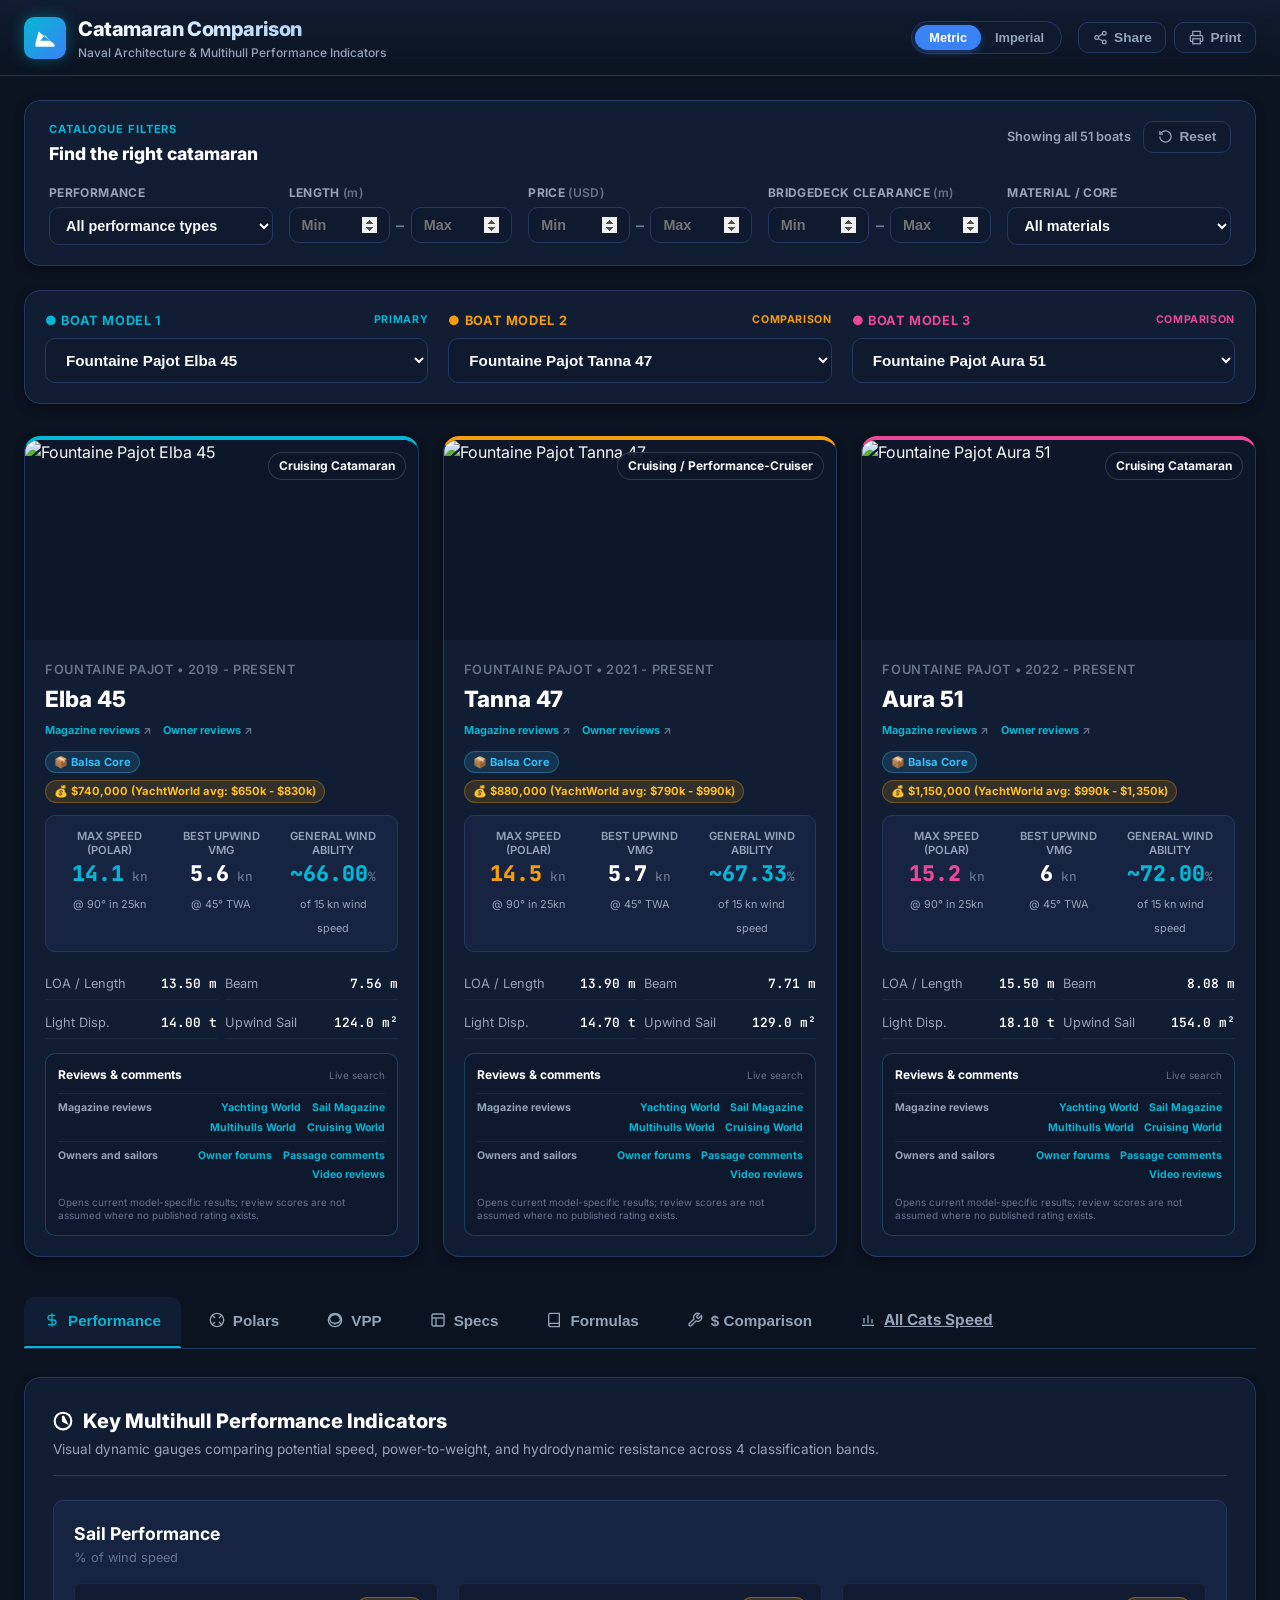
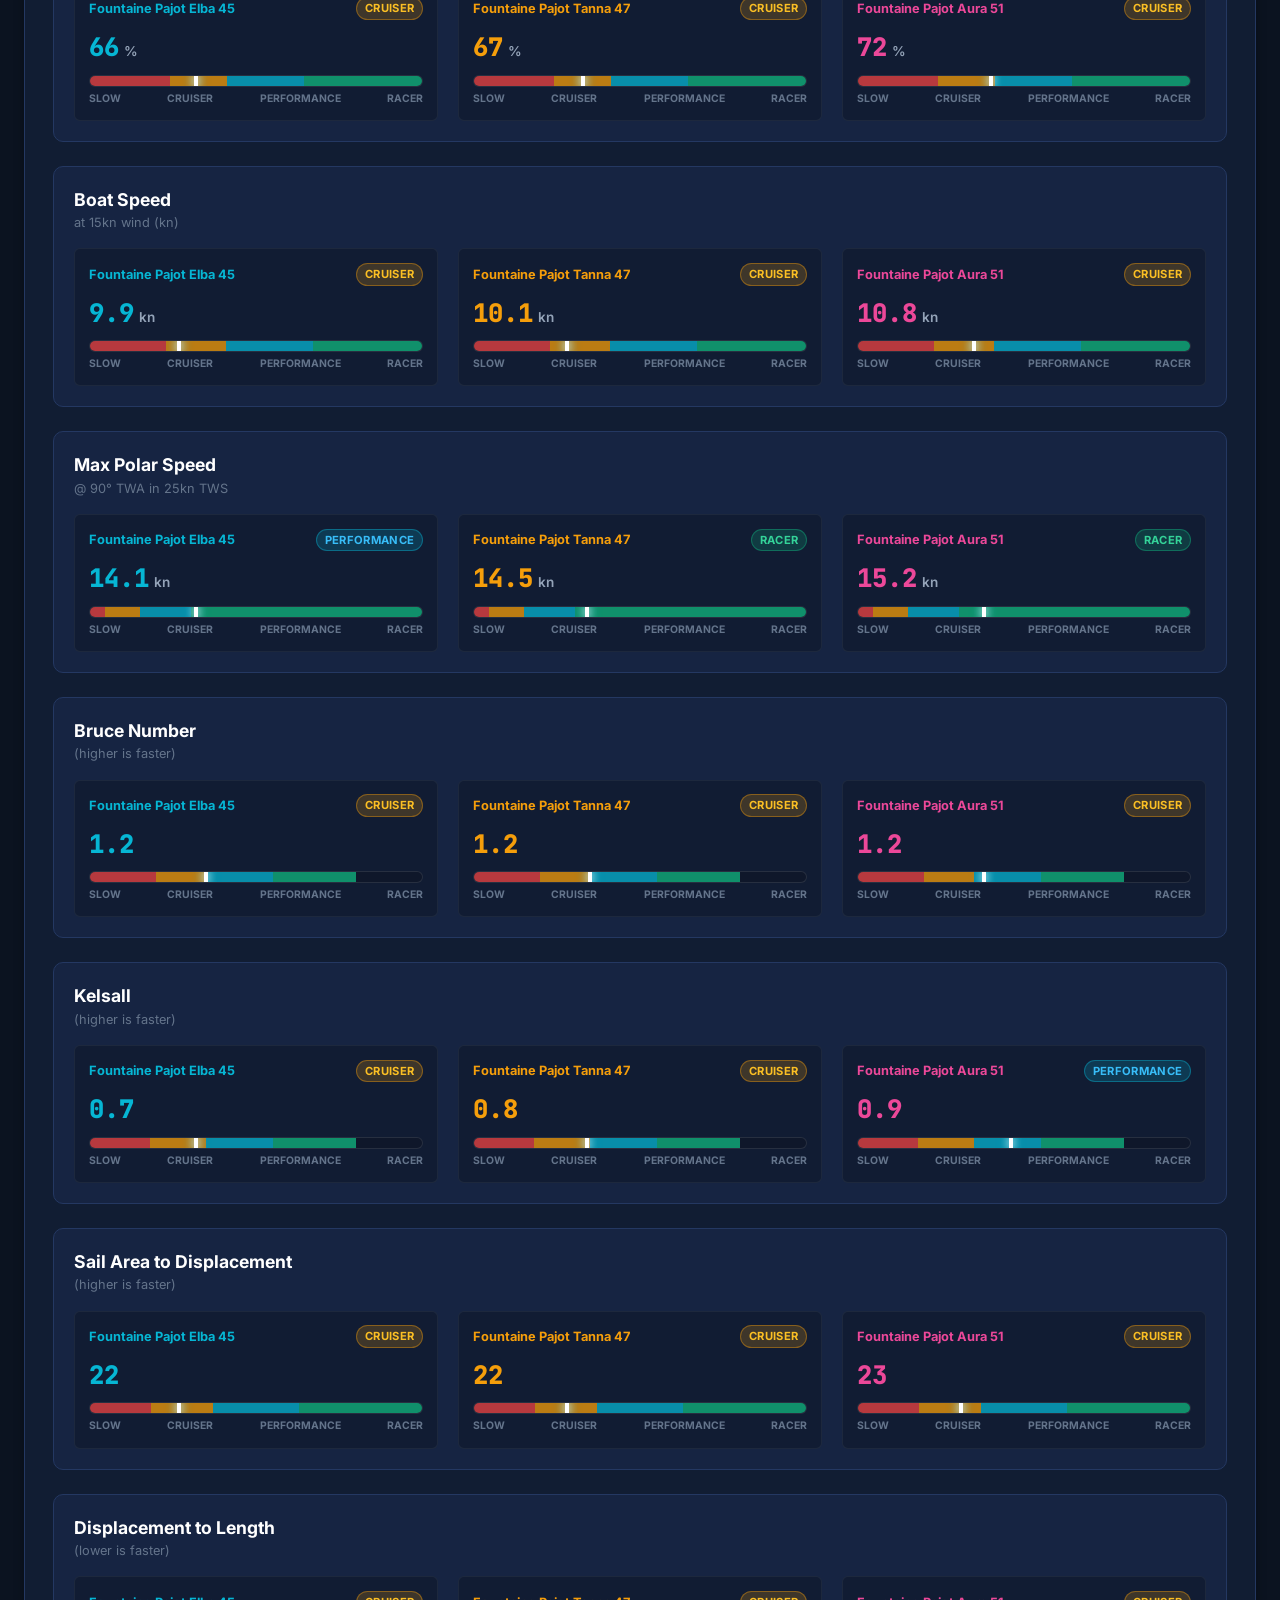
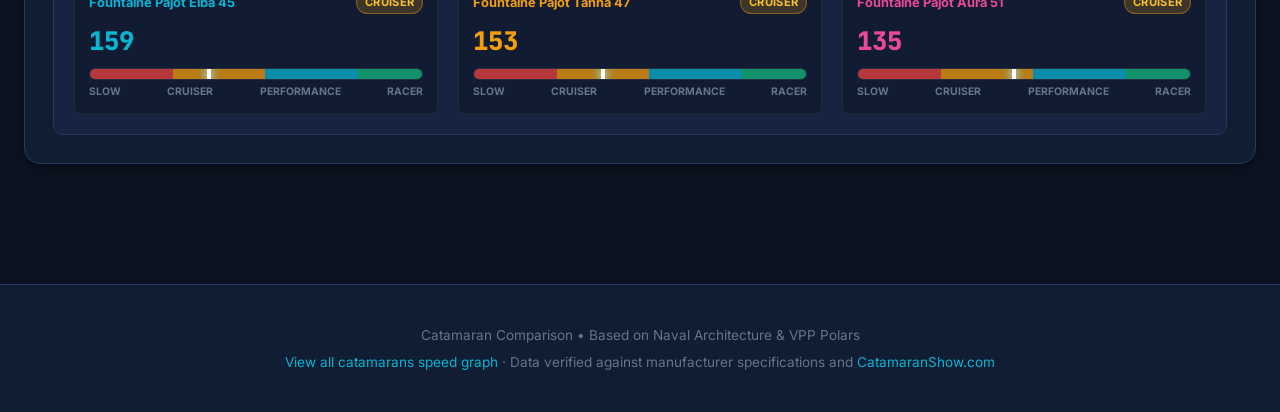
==== commit 0af20fc7: "Add script to collect boat listings from Microsoft Edge browsing history This script scans the Edge " ====
--- a/index.html
+++ b/index.html
@@ -11,7 +11,7 @@
   <link rel="preconnect" href="https://fonts.gstatic.com" crossorigin>
   <link href="https://fonts.googleapis.com/css2?family=Inter:wght@400;500;600;700;800;900&family=JetBrains+Mono:wght@500;700;800&display=swap" rel="stylesheet">
   
-  <link rel="stylesheet" href="styles.css?v=2026-09-20-1">
+  <link rel="stylesheet" href="styles.css?v=2026-10-15-2">
 </head>
 <body>
 
@@ -162,7 +162,7 @@
         <svg width="16" height="16" viewBox="0 0 24 24" fill="none" stroke="currentColor" stroke-width="2">
           <path d="M12 2v20M17 5H9.5a3.5 3.5 0 0 0 0 7h5a3.5 3.5 0 0 1 0 7H6"/>
         </svg>
-        Performance Indicators
+        Performance
       </button>
 
       <button class="tab-nav-btn" data-tab="tabPolars">
@@ -170,14 +170,14 @@
           <circle cx="12" cy="12" r="10"></circle>
           <path d="m4.93 4.93 4.24 4.24M14.83 14.83l4.24 4.24M14.83 9.17l4.24-4.24M4.93 19.07l4.24-4.24"/>
         </svg>
-        Polar Diagrams & Radar
+        Polars
       </button>
 
       <button class="tab-nav-btn" data-tab="tabSimulator">
         <svg width="16" height="16" viewBox="0 0 24 24" fill="none" stroke="currentColor" stroke-width="2">
           <path d="M12 2a10 10 0 1 0 10 10A10 10 0 0 0 12 2zm1 14.93V17a1 1 0 0 1-2 0v-.07A8 8 0 0 1 4.07 11H5a1 1 0 0 1 0-2h-.93A8 8 0 0 1 11 4.07V5a1 1 0 0 1 2 0v-.93A8 8 0 0 1 19.93 11H19a1 1 0 0 1 0 2h.93A8 8 0 0 1 13 16.93z"/>
         </svg>
-        VPP Wind Speed Simulator
+        VPP
       </button>
 
       <button class="tab-nav-btn" data-tab="tabSpecs">
@@ -186,7 +186,7 @@
           <line x1="3" y1="9" x2="21" y2="9"></line>
           <line x1="9" y1="21" x2="9" y2="9"></line>
         </svg>
-        Full Technical Specs
+        Specs
       </button>
 
       <button class="tab-nav-btn" data-tab="tabMath">
@@ -194,14 +194,14 @@
           <path d="M4 19.5A2.5 2.5 0 0 1 6.5 17H20"></path>
           <path d="M6.5 2H20v20H6.5A2.5 2.5 0 0 1 4 19.5v-15A2.5 2.5 0 0 1 6.5 2z"></path>
         </svg>
-        Mathematical Formulas
+        Formulas
       </button>
 
       <button class="tab-nav-btn" data-tab="tabEquipment">
         <svg width="16" height="16" viewBox="0 0 24 24" fill="none" stroke="currentColor" stroke-width="2">
           <path d="M14.7 6.3a1 1 0 0 0 0 1.4l1.6 1.6a1 1 0 0 0 1.4 0l3.77-3.77a6 6 0 0 1-7.94 7.94l-6.91 6.91a2.12 2.12 0 0 1-3-3l6.91-6.91a6 6 0 0 1 7.94-7.94l-3.76 3.76z"/>
         </svg>
-        Equipment & My Buy Price
+        $ Comparison
       </button>
 
       <a class="tab-nav-btn" href="all-catamarans.html" title="View the speed graph for all catamarans">
@@ -651,7 +651,7 @@
       </div>
     </div>
 
-    <!-- Tab 6: Equipment Inventory, Depreciation & My Buy Price -->
+    <!-- Tab 6: Equipment, Spares, Maintenance History & Comparative Price -->
     <div id="tabEquipment" class="tab-pane">
       <div class="section-card">
         <div class="section-title-wrap">
@@ -660,16 +660,16 @@
               <svg width="20" height="20" viewBox="0 0 24 24" fill="none" stroke="currentColor" stroke-width="2.5">
                 <path d="M14.7 6.3a1 1 0 0 0 0 1.4l1.6 1.6a1 1 0 0 0 1.4 0l3.77-3.77a6 6 0 0 1-7.94 7.94l-6.91 6.91a2.12 2.12 0 0 1-3-3l6.91-6.91a6 6 0 0 1 7.94-7.94l-3.76 3.76z"/>
               </svg>
-              Equipment Inventory & "My Buy Price"
+              Equipment, Spares, Maintenance History & "Comparative Price"
             </h2>
-            <p class="section-subtitle">Catalogue each boat's fitted equipment (RRP, install cost, install date, life expectancy) from a PDF, CSV, or pasted webpage listing. See what's due for replacement, a depreciation-adjusted "My Buy Price", and how each boat compares to your ideal spec. Data is saved privately in this browser only.</p>
-          </div>
-        </div>
-
-        <!-- Import / Add Equipment Panel -->
+            <p class="section-subtitle">Catalogue each boat's equipment, spares and maintenance history (RRP, install cost, install date, life expectancy — by age or, for engines/generators, by running hours) by importing multiple PDFs/CSVs at once or pasting a listing — each row is auto-classified as Equipment, a Spare, or a Maintenance Log entry, with a chance to fix it before it's added. See what's due for replacement, and a final "Comparative Price": the asking price minus accrued depreciation, plus the cost to buy &amp; install whatever that boat is genuinely <em>missing</em> or has let run <em>overdue</em> to match the best-equipped boat(s) you're comparing it against — a boat is never penalised just because another boat's equivalent item happens to cost more (engines especially aren't swapped out unless they're actually past their hours/age use-by date). Data is saved privately in this browser only.</p>
+          </div>
+        </div>
+
+        <!-- Import / Add Equipment, Spares & Maintenance Panel -->
         <div class="equipment-import-panel">
           <div class="equipment-import-target">
-            <span>Add new / parsed equipment to:</span>
+            <span>Add new / parsed rows to:</span>
             <div class="equipment-slot-tabs" id="equipmentSlotTabs">
               <button type="button" class="equipment-slot-tab active" data-slot="1">Boat 1</button>
               <button type="button" class="equipment-slot-tab" data-slot="2">Boat 2</button>
@@ -680,21 +680,31 @@
           <div class="equipment-import-methods">
             <div class="equipment-import-card">
               <h4>📄 Import PDF or CSV</h4>
-              <p>Upload a quote, survey, invoice, or equipment list. CSV columns: Name, Category, RRP, Install Cost, Install Date, Life Expectancy (yrs).</p>
-              <input type="file" id="equipmentFileInput" accept=".csv,.pdf,application/pdf,text/csv" aria-label="Import equipment from a PDF or CSV file">
+              <p>Upload any mix of quotes, surveys, invoices, or lists at once (hold Ctrl/Cmd or Shift when choosing files) — no need to sort them first. Each row is automatically detected as Equipment, a Spare, or a Maintenance Log entry from its wording, and you can fix the kind per row before adding. Its source is worked out automatically from the file name (no need to type it in). Any of these CSV column names work: Name/Description, Category, RRP/Cost/Amount, Install Cost, Install Date/Date, Life Expectancy (yrs), Hours/Engine Hours (for engines/generators), Life Expectancy Hours.</p>
+              <input type="file" id="equipmentFileInput" accept=".csv,.pdf,application/pdf,text/csv" multiple aria-label="Import equipment, spares or maintenance history from one or more PDF or CSV files">
+              <label class="equipment-folder-import">
+                <span>📁 Or import a whole folder</span>
+                <input type="file" id="equipmentFolderInput" webkitdirectory multiple aria-label="Import every PDF or CSV in a folder, and use the folder name to work out the boat's real name">
+              </label>
+              <p class="eq-folder-hint">If the folder is named like "FP Saona 47 Seaduction", the boat's real name ("Seaduction") is worked out automatically from whatever follows the make/model/length and shown on its card.</p>
             </div>
             <div class="equipment-import-card">
-              <h4>🌐 Paste from a webpage</h4>
-              <p>Copy a spec/price table or product listing text from the manufacturer or broker site, then paste it below.</p>
-              <textarea id="equipmentPasteArea" rows="3" placeholder="Paste copied table/text here…" aria-label="Paste equipment list text"></textarea>
+              <h4>🌐 Research Import (paste text or HTML)</h4>
+              <p>Rather than logging into Facebook/forums automatically (which we won't do — see note below), copy the relevant post or listing yourself from a source you're already logged into, then paste it here. You can paste plain visible text you've selected/copied, a copied HTML table, or the entire page's HTML source (e.g. Ctrl+U "View Page Source", select all, copy) — all three are detected automatically and parsed the same way. Rows are auto-classified the same way as file imports, and the source is worked out automatically (a canonical link/page title for pasted HTML, or any link found in pasted text).</p>
+              <textarea id="equipmentPasteArea" rows="3" placeholder="Paste copied text, an HTML table, or a whole page's HTML source here…" aria-label="Paste equipment, spares or maintenance history text or HTML"></textarea>
               <button type="button" id="equipmentParsePasteBtn" class="btn-icon">Parse pasted text</button>
             </div>
             <div class="equipment-import-card">
               <h4>✏️ Add manually / backup</h4>
-              <p>Add a single line item, or back up / restore your whole equipment catalogue as a file.</p>
+              <p>Add a single line item or log entry (choose its kind below), or back up / restore your whole catalogue as a file.</p>
+              <div class="equipment-slot-tabs" id="equipmentKindTabs">
+                <button type="button" class="equipment-slot-tab active" data-kind="equipment">Equipment</button>
+                <button type="button" class="equipment-slot-tab" data-kind="spare">Spare</button>
+                <button type="button" class="equipment-slot-tab" data-kind="maintenance">Maintenance Log</button>
+              </div>
               <div class="equipment-manual-actions">
-                <button type="button" id="equipmentAddManualBtn" class="btn-icon">+ Add item</button>
-                <button type="button" id="equipmentExportBackupBtn" class="btn-icon" title="Download all equipment data as a JSON backup file">⬇ Backup</button>
+                <button type="button" id="equipmentAddManualBtn" class="btn-icon">+ Add row</button>
+                <button type="button" id="equipmentExportBackupBtn" class="btn-icon" title="Download all equipment, spares and maintenance data as a JSON backup file">⬇ Backup</button>
                 <label class="btn-icon equipment-restore-label" title="Restore a previously downloaded JSON backup file">
                   ⬆ Restore
                   <input type="file" id="equipmentRestoreInput" accept=".json,application/json" hidden>
@@ -702,6 +712,7 @@
               </div>
             </div>
           </div>
+          <p class="eq-privacy-note">🔒 No automated logins or scraping: we never ask for Facebook/forum credentials or MFA codes, and nothing here fetches other websites on your behalf — you stay in control of what gets copied in.</p>
 
           <!-- Staging table for review before commit -->
           <div id="equipmentStagingWrap" class="equipment-staging-wrap is-hidden">
@@ -710,6 +721,7 @@
               <div class="equipment-staging-actions">
                 <button type="button" id="equipmentCommitBtn" class="btn-icon btn-primary">Add checked rows</button>
                 <button type="button" id="equipmentDiscardBtn" class="btn-icon">Discard</button>
+                <button type="button" id="equipmentStagingToggleBtn" class="btn-icon" aria-expanded="true" title="Minimize the parsed rows table (keeps the buttons above visible)">▾ Minimize</button>
               </div>
             </div>
             <div class="equipment-table-container">
@@ -718,15 +730,15 @@
           </div>
         </div>
 
-        <!-- Per-boat equipment tables + depreciation summary cards -->
+        <!-- Per-boat equipment/spares/maintenance tables + Comparative Price summary cards -->
         <div class="equipment-boats-grid" id="equipmentBoatsGrid"></div>
 
-        <!-- Ideal / Model Boat Builder -->
+        <!-- Comparative benchmark: automatic best-in-class + optional manual override -->
         <div class="equipment-ideal-section">
           <div class="section-title-wrap eq-ideal-title-wrap">
             <div>
-              <h2 class="section-title">⭐ Ideal / Model Boat Builder</h2>
-              <p class="section-subtitle">Click "Set as Model Boat" on your best-equipped candidate to use its whole equipment list as the benchmark, and/or star (★) individual items on any boat to override specific categories. Other boats are then scored against this ideal spec.</p>
+              <h2 class="section-title">⭐ Comparison Spec (used to calculate Comparative Price)</h2>
+              <p class="section-subtitle">By default this is built automatically from the best-equipped item in each category across the boats you're comparing above — no setup required. Click "Set as Model Boat" on a card to use that boat's whole list as the benchmark instead, and/or star (★) individual items on any boat to override just that category.</p>
             </div>
           </div>
           <div id="equipmentIdealContent"></div>
--- a/styles.css
+++ b/styles.css
@@ -1711,6 +1711,15 @@
   flex-wrap: wrap;
 }
 
+.eq-privacy-note {
+  font-size: 0.78rem;
+  color: var(--text-muted);
+  background: rgba(16, 185, 129, 0.08);
+  border: 1px solid rgba(16, 185, 129, 0.25);
+  border-radius: var(--radius-sm);
+  padding: 0.5rem 0.75rem;
+}
+
 .equipment-slot-tabs {
   display: flex;
   gap: 0.4rem;
@@ -1802,6 +1811,10 @@
 }
 
 .equipment-staging-wrap.is-hidden {
+  display: none;
+}
+
+.equipment-staging-wrap.is-collapsed .equipment-table-container {
   display: none;
 }
 
@@ -2067,6 +2080,115 @@
 .equipment-buyprice-row strong {
   color: var(--accent-emerald);
   font-size: 1.15rem;
+}
+
+.eq-subtle-row {
+  font-size: 0.78rem;
+  color: var(--text-muted);
+}
+
+.eq-subtle-row span:last-child {
+  font-family: var(--font-mono);
+}
+
+.equipment-comparative-row {
+  border-top: 1px dashed var(--border-color);
+  padding-top: 0.5rem;
+  font-size: 1rem;
+  font-weight: 800;
+}
+
+.equipment-comparative-row strong {
+  color: var(--accent-emerald);
+  font-size: 1.25rem;
+}
+
+.equipment-card-subtabs {
+  display: flex;
+  gap: 0.4rem;
+}
+
+.eq-gap-details {
+  font-size: 0.78rem;
+  color: var(--text-secondary);
+  background: rgba(244, 63, 94, 0.06);
+  border: 1px solid rgba(244, 63, 94, 0.2);
+  border-radius: var(--radius-sm);
+  padding: 0.4rem 0.6rem;
+}
+
+.eq-gap-details summary {
+  cursor: pointer;
+  font-weight: 600;
+  color: var(--text-primary);
+}
+
+.eq-gap-details .eq-gap-list {
+  margin-top: 0.4rem;
+}
+
+.eq-maintenance-total {
+  font-size: 0.82rem;
+  color: var(--text-secondary);
+  padding: 0.5rem 0.1rem;
+}
+
+.eq-maintenance-total strong {
+  color: #fff;
+  font-family: var(--font-mono);
+}
+
+.eq-maintenance-hint {
+  color: var(--text-muted);
+  font-size: 0.72rem;
+}
+
+.eq-charter-badge {
+  display: block;
+  margin-top: 0.4rem;
+  font-size: 0.76rem;
+  border-radius: var(--radius-sm);
+  padding: 0.35rem 0.6rem;
+  max-width: 28rem;
+}
+
+.eq-charter-badge summary {
+  cursor: pointer;
+  font-weight: 600;
+}
+
+.eq-charter-badge.eq-charter-warn {
+  background: rgba(245, 158, 11, 0.1);
+  border: 1px solid rgba(245, 158, 11, 0.35);
+  color: #fbbf24;
+}
+
+.eq-charter-badge.eq-charter-ok {
+  background: rgba(34, 197, 94, 0.1);
+  border: 1px solid rgba(34, 197, 94, 0.35);
+  color: #4ade80;
+}
+
+.eq-charter-stars {
+  letter-spacing: 0.05em;
+}
+
+.eq-charter-verdict {
+  margin: 0.4rem 0;
+  color: var(--text-secondary);
+  font-weight: 400;
+}
+
+.eq-charter-criteria {
+  margin: 0;
+  padding-left: 1rem;
+  color: var(--text-secondary);
+  font-weight: 400;
+}
+
+.eq-charter-criteria li.is-match {
+  color: inherit;
+  font-weight: 600;
 }
 
 .eq-empty-note {
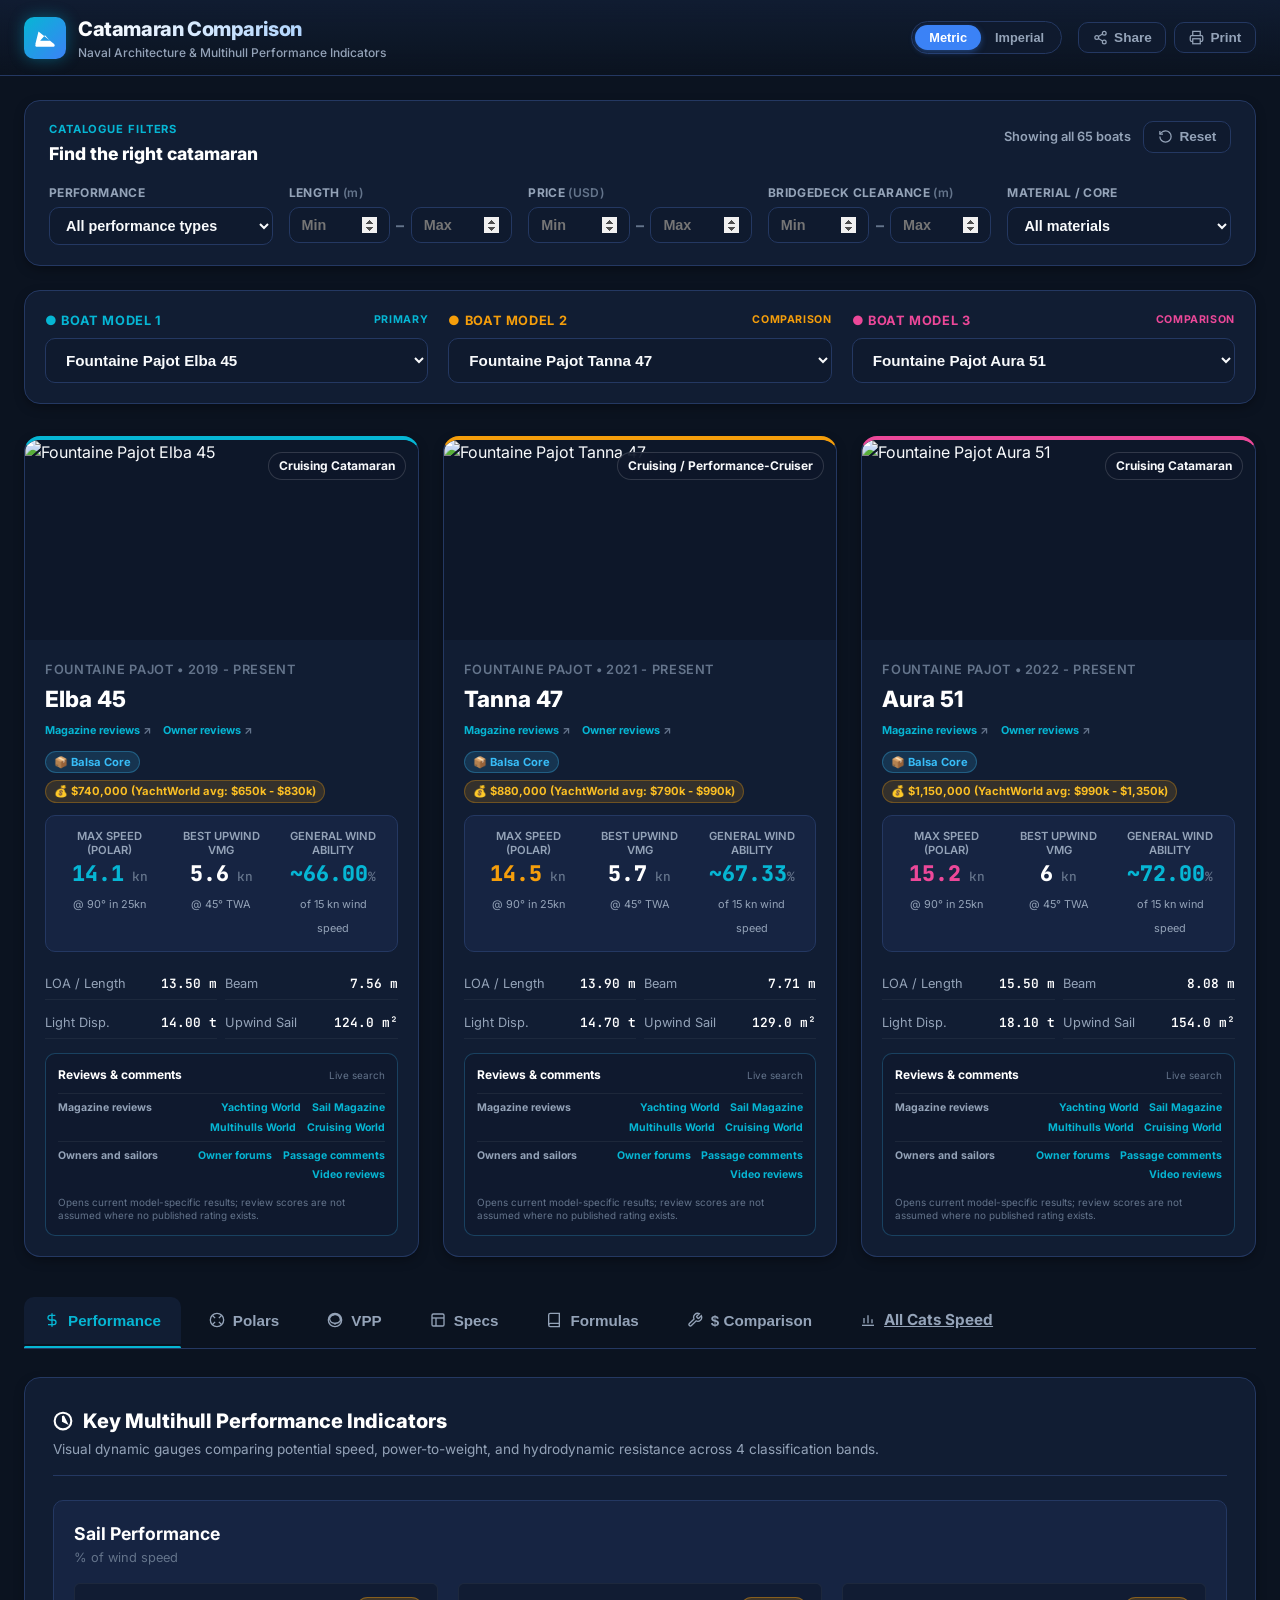
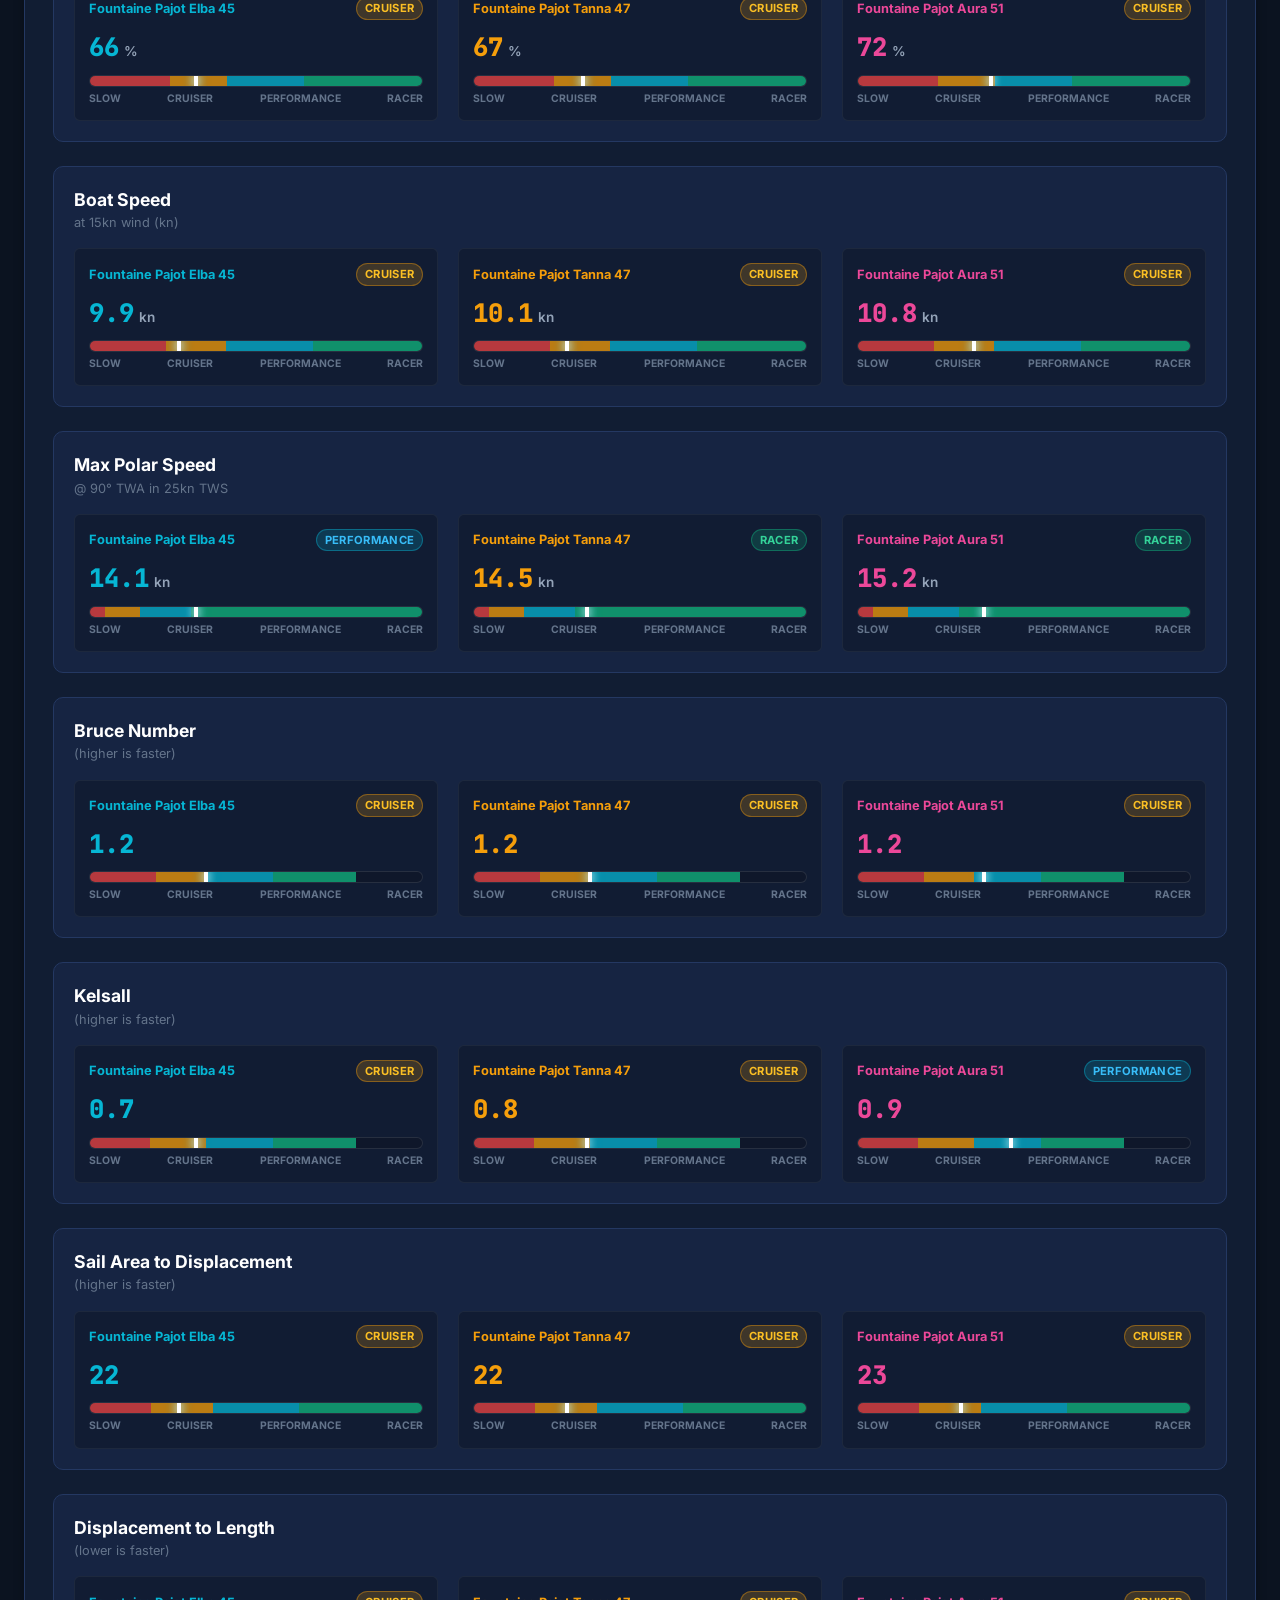
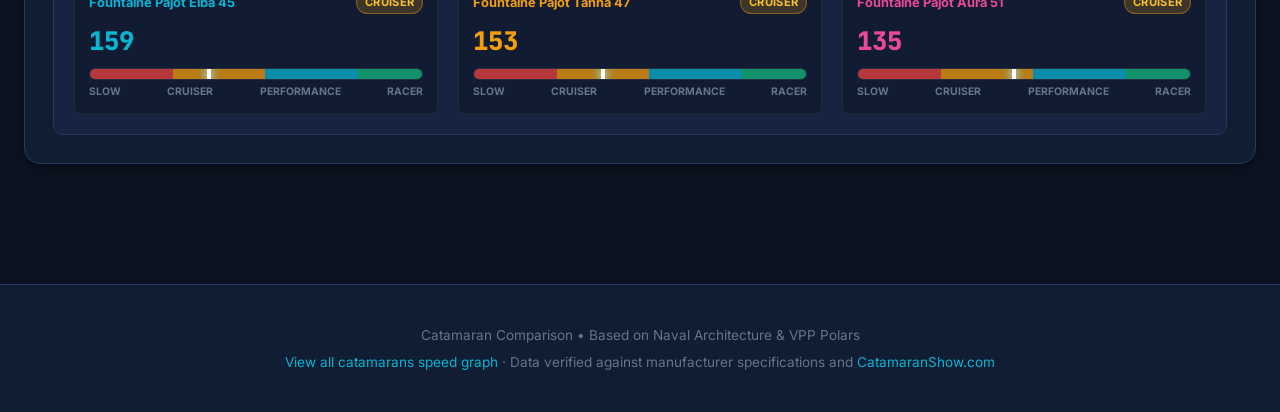
==== commit cefd902d: "chore: update documentation and clean up unused files" ====
--- a/index.html
+++ b/index.html
@@ -11,7 +11,7 @@
   <link rel="preconnect" href="https://fonts.gstatic.com" crossorigin>
   <link href="https://fonts.googleapis.com/css2?family=Inter:wght@400;500;600;700;800;900&family=JetBrains+Mono:wght@500;700;800&display=swap" rel="stylesheet">
   
-  <link rel="stylesheet" href="styles.css?v=2026-10-15-2">
+  <link rel="stylesheet" href="styles.css?v=2026-10-15-3">
 </head>
 <body>
 
@@ -760,9 +760,9 @@
   <div id="toastNotice" class="toast-notice"></div>
 
   <!-- Scripts -->
-  <script src="data.js?v=2026-09-14-1"></script>
+  <script src="data.js?v=2026-10-16-4"></script>
   <script src="calculations.js?v=2026-09-17-1"></script>
-  <script src="app.js?v=2026-09-20-1"></script>
-  <script src="equipment.js?v=2026-09-20-1"></script>
+  <script src="app.js?v=2026-10-16-1"></script>
+  <script src="equipment.js?v=2026-10-15-3"></script>
 </body>
 </html>
--- a/styles.css
+++ b/styles.css
@@ -1779,6 +1779,28 @@
   color: var(--text-secondary);
 }
 
+.equipment-folder-import {
+  display: flex;
+  flex-direction: column;
+  gap: 0.3rem;
+  font-size: 0.78rem;
+  color: var(--text-secondary);
+  border-top: 1px dashed var(--border-subtle);
+  padding-top: 0.5rem;
+  margin-top: 0.1rem;
+}
+
+.eq-folder-hint {
+  font-size: 0.72rem !important;
+  color: var(--text-muted) !important;
+  margin: 0 !important;
+}
+
+.eq-boat-nickname {
+  color: var(--brand-cyan);
+  font-weight: 600;
+}
+
 .equipment-import-card textarea {
   width: 100%;
   resize: vertical;
